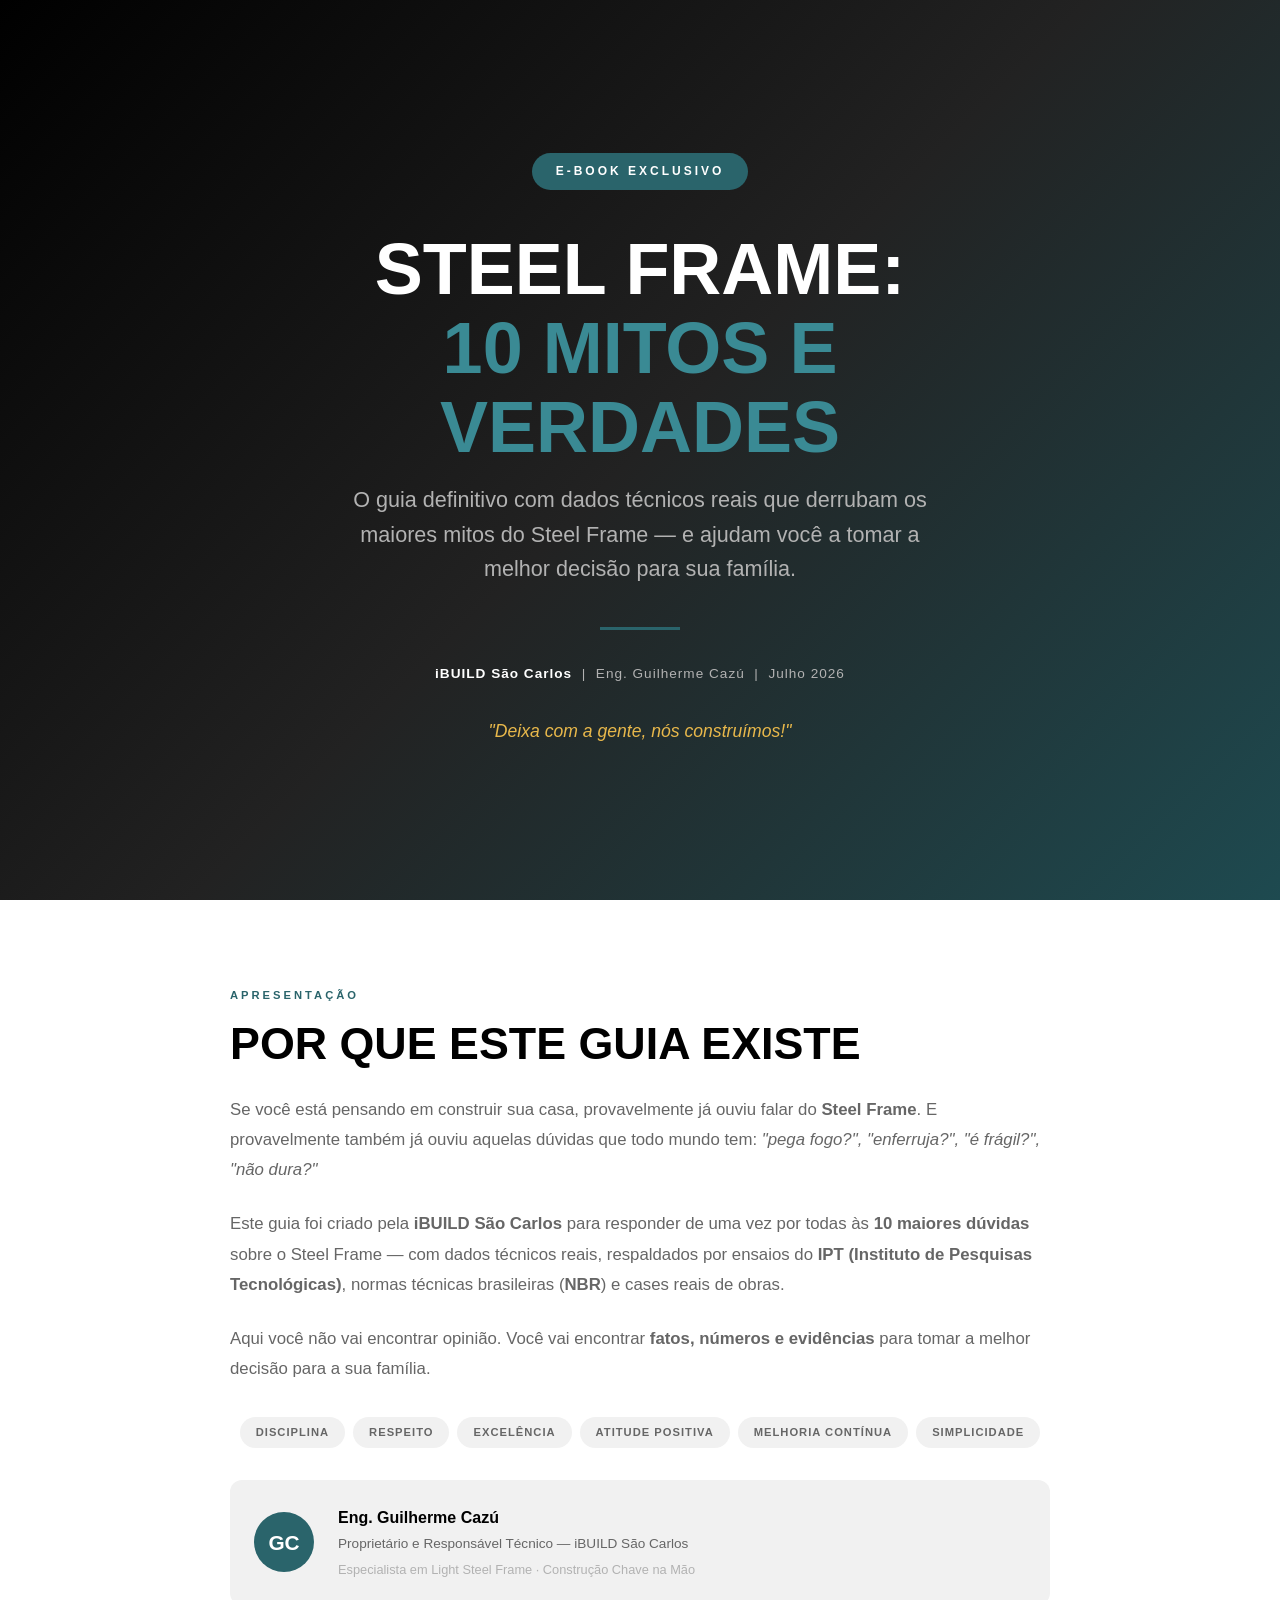
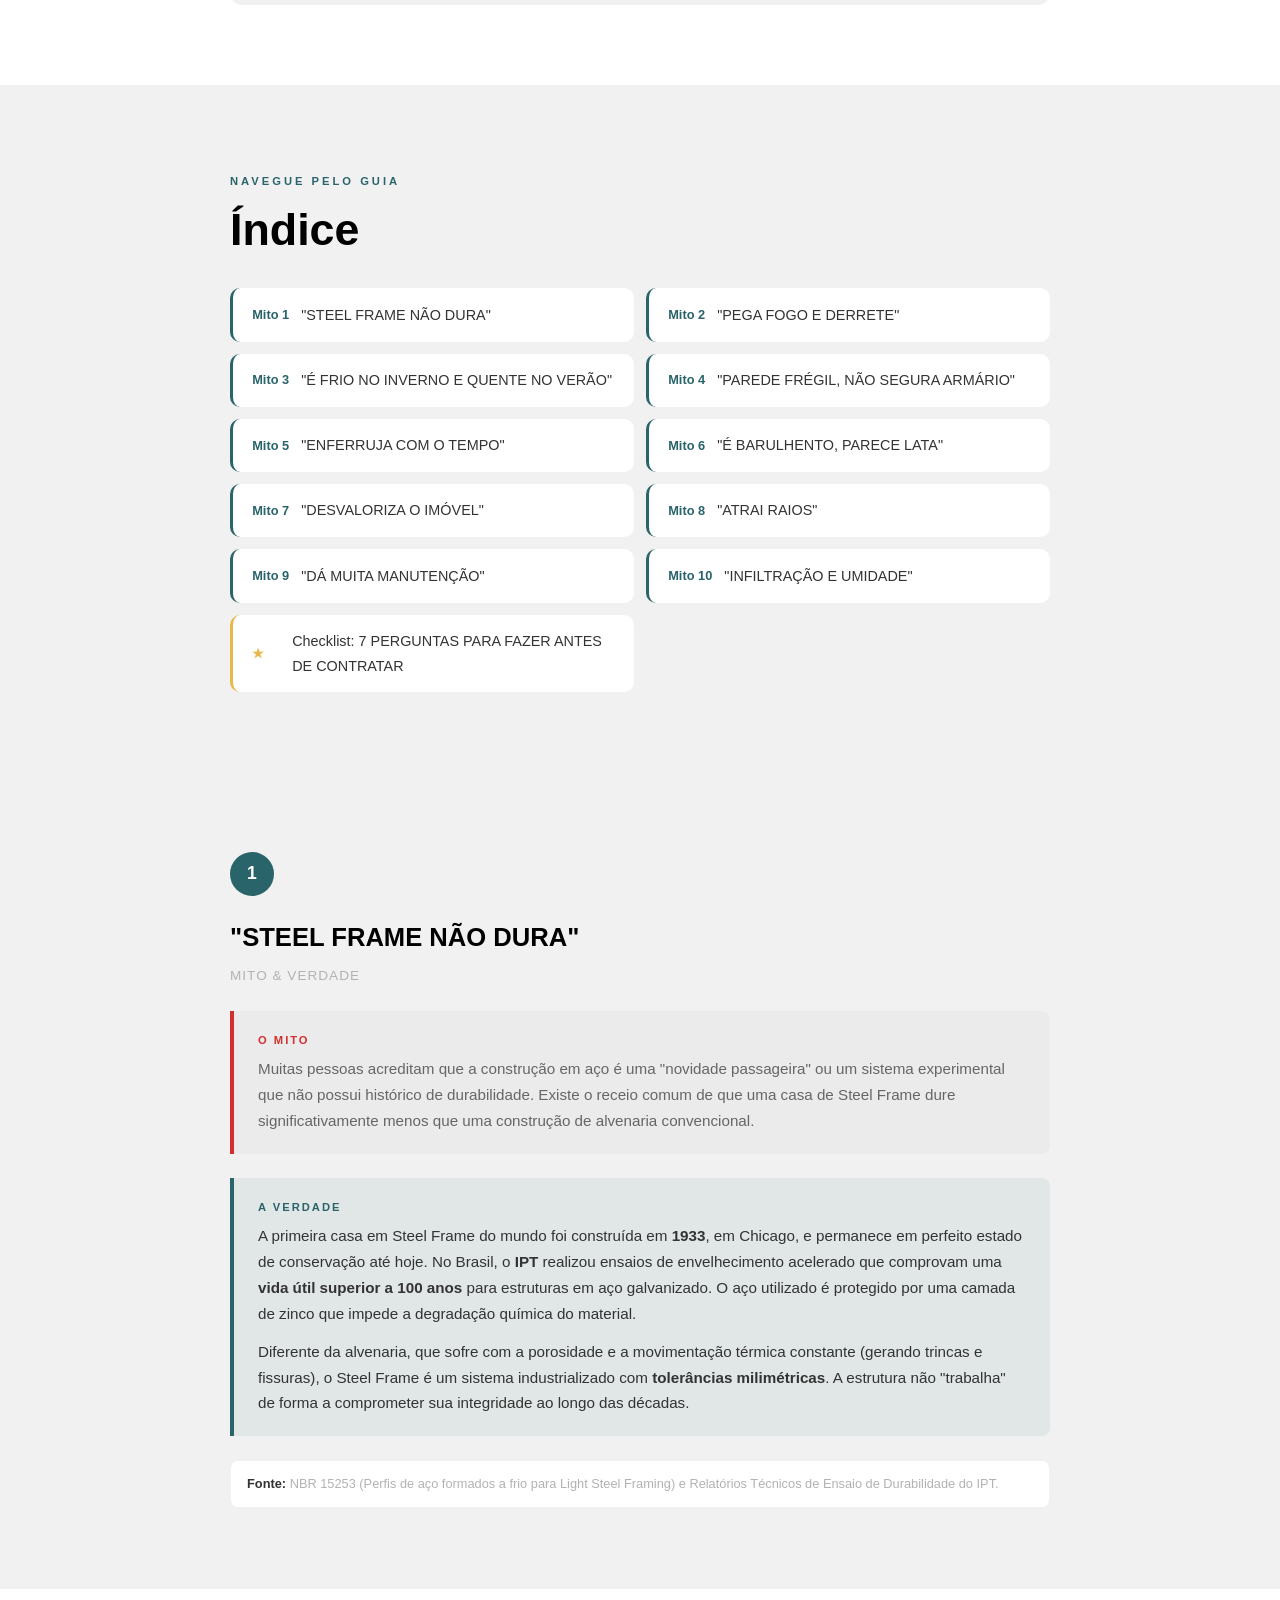
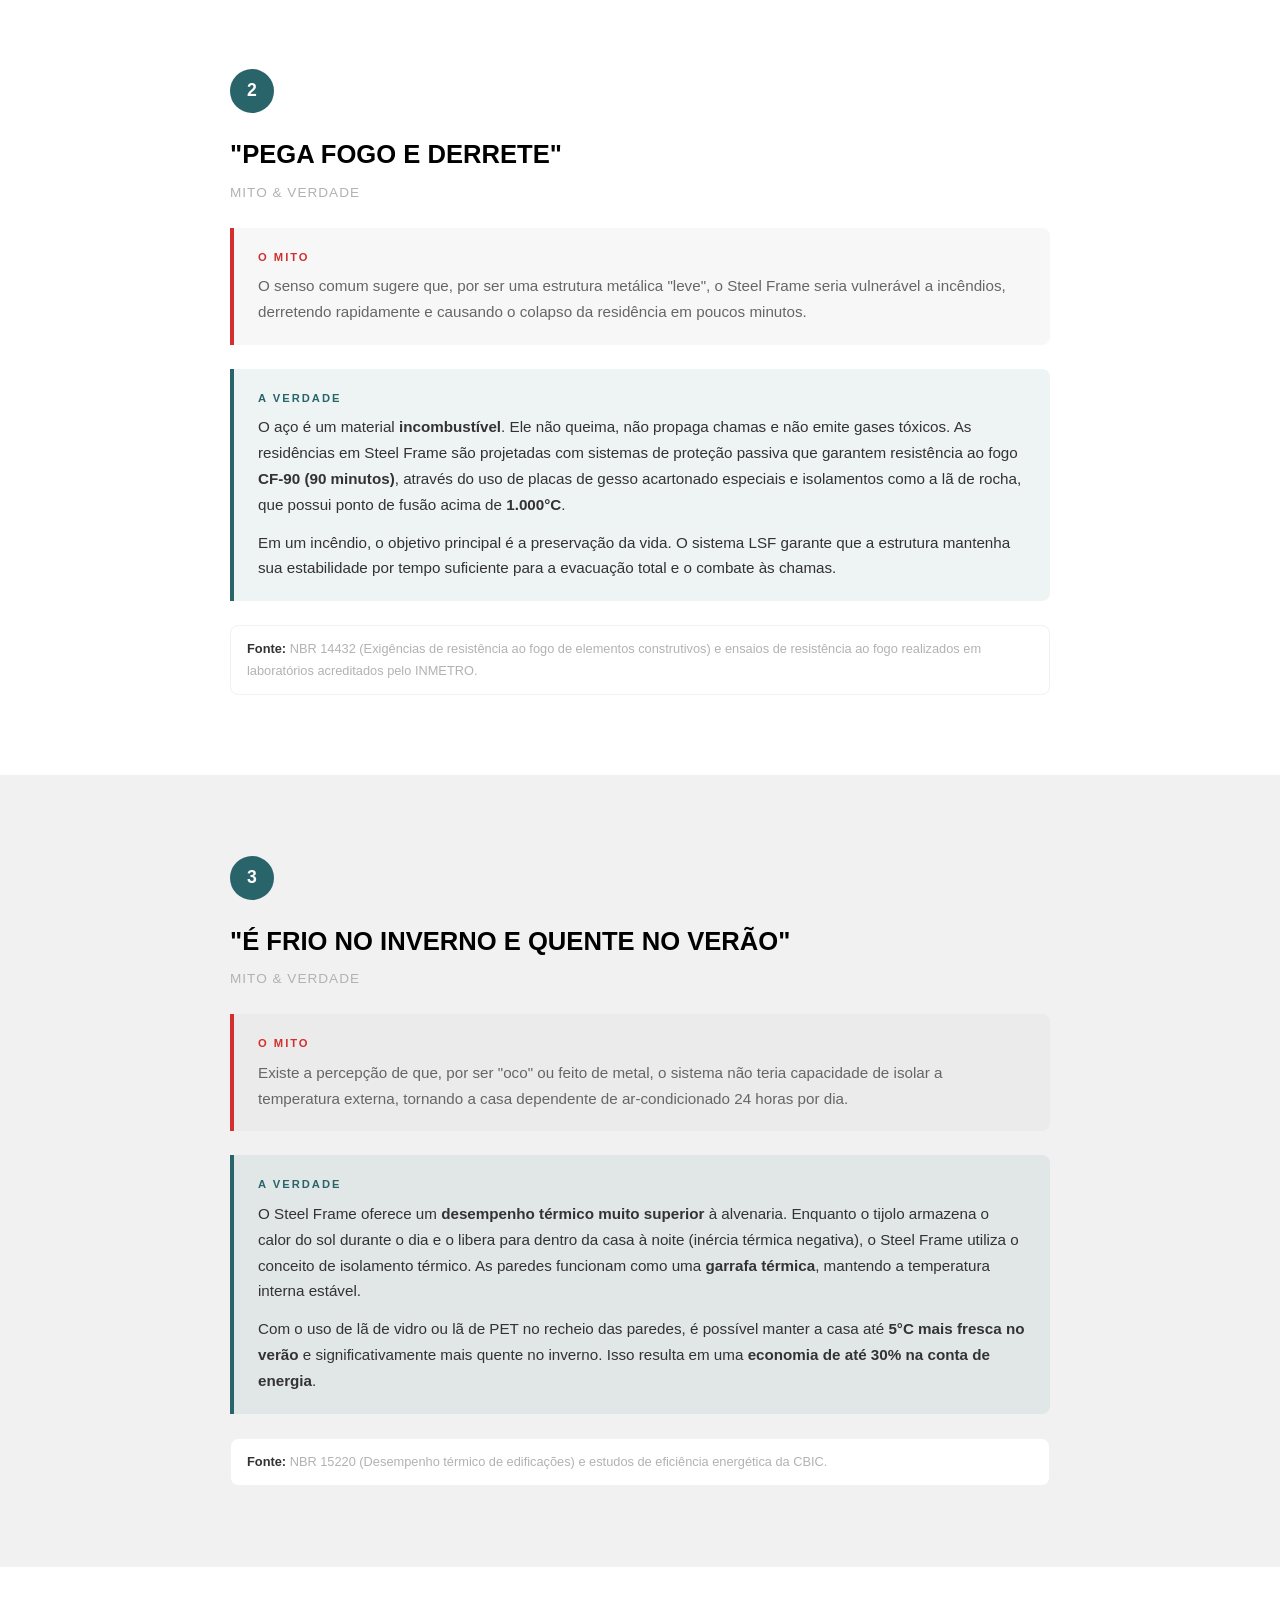
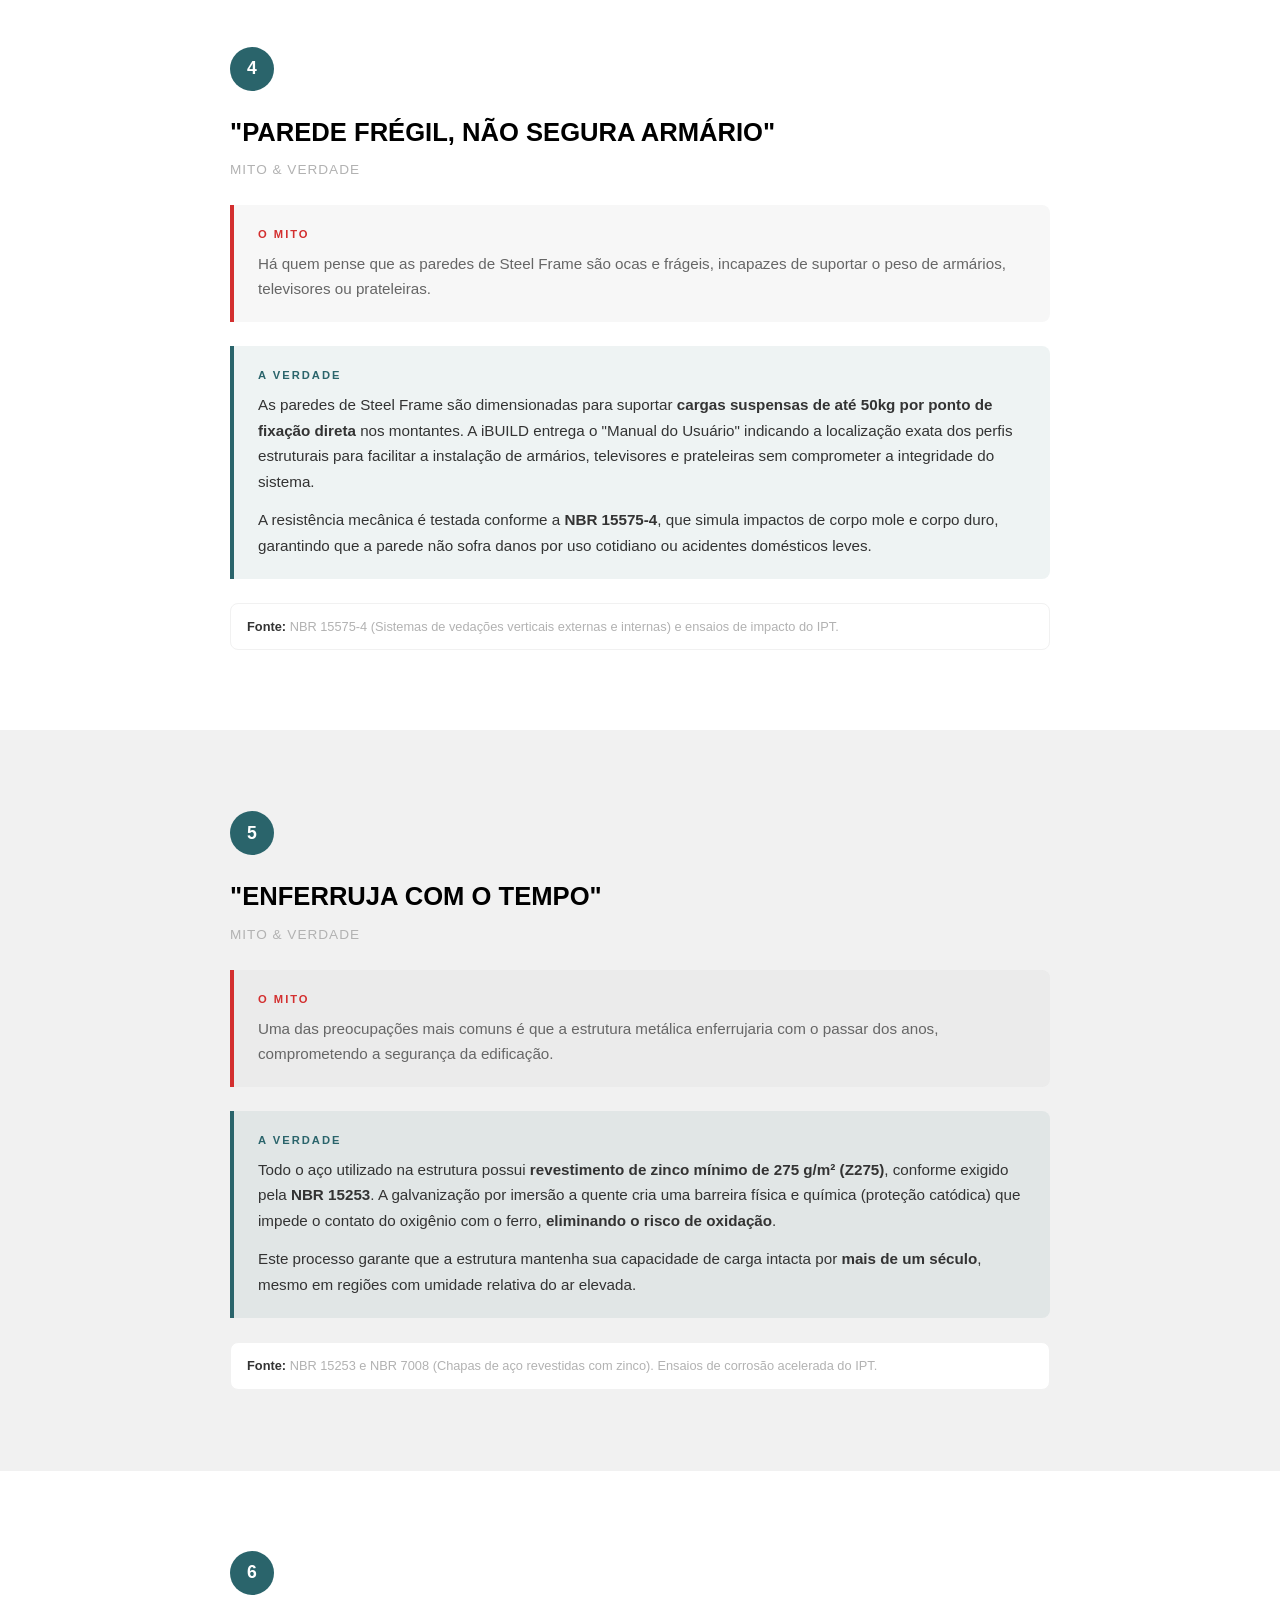
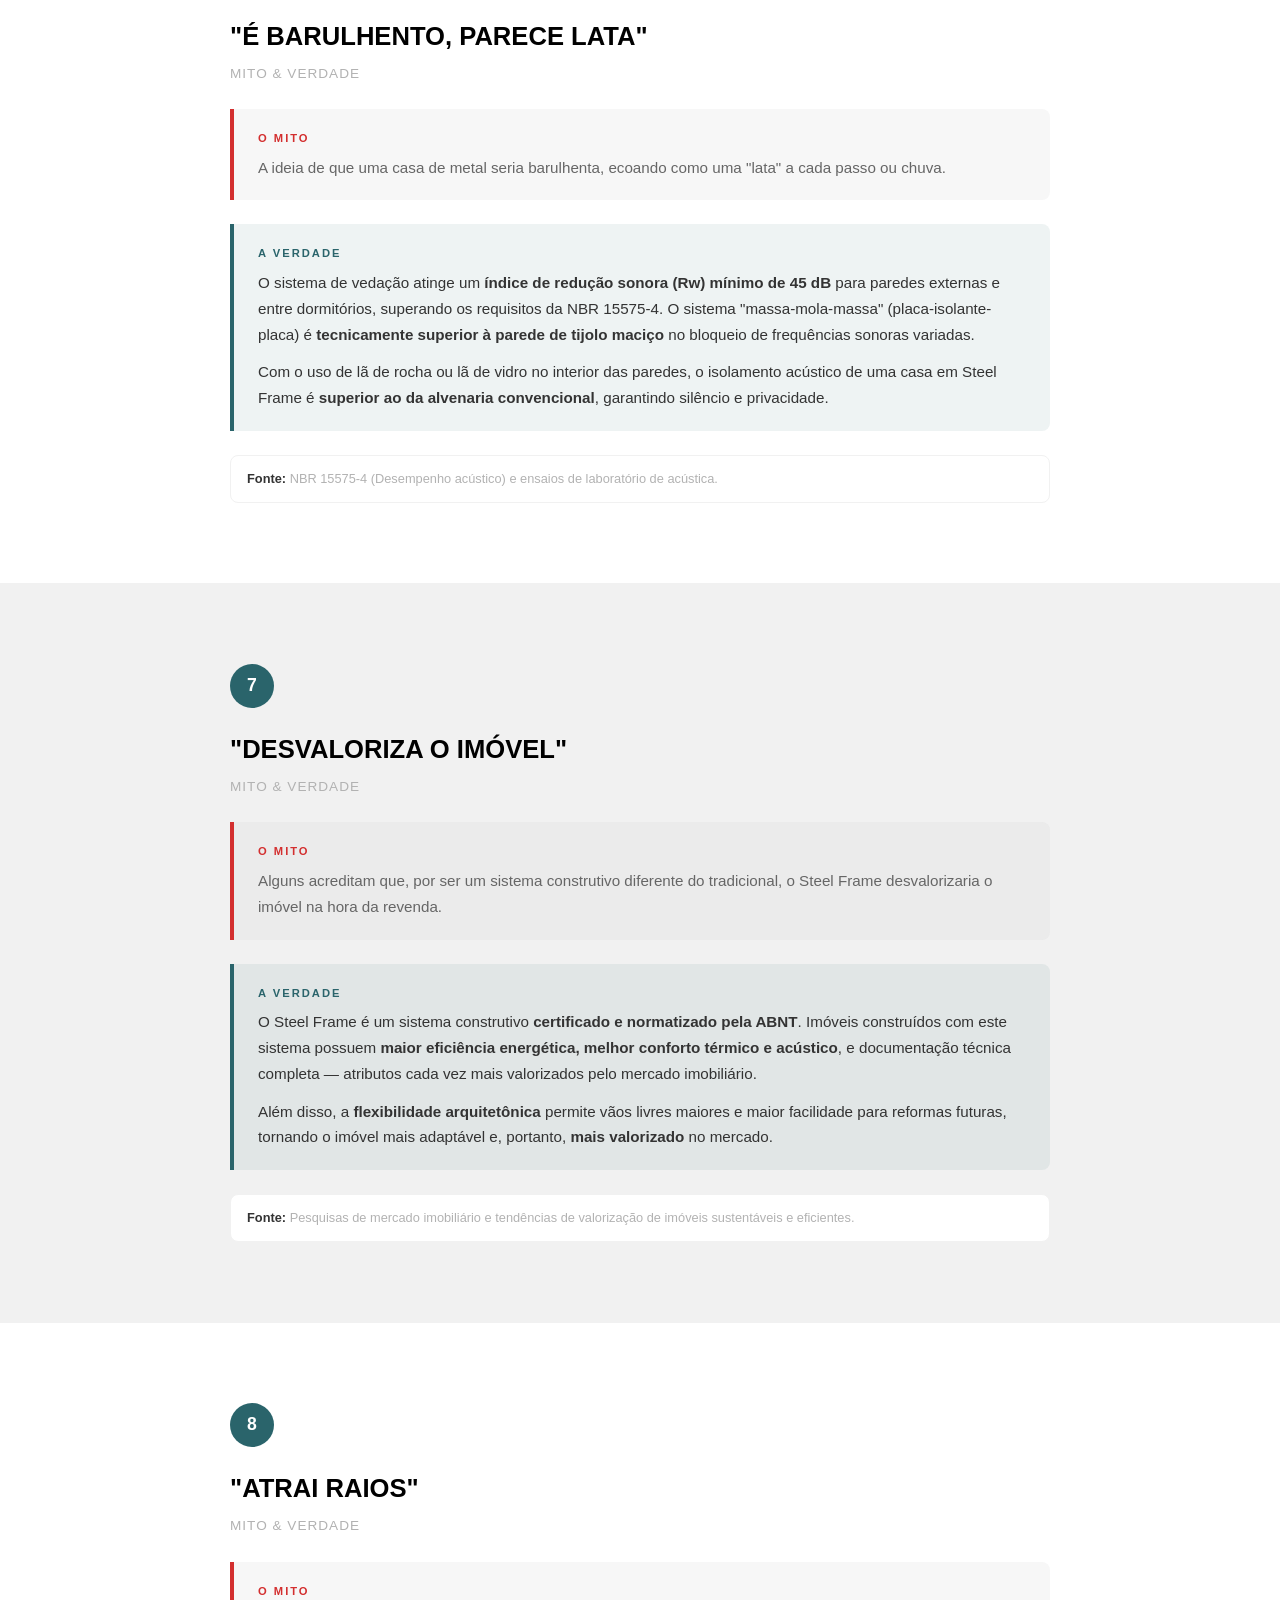
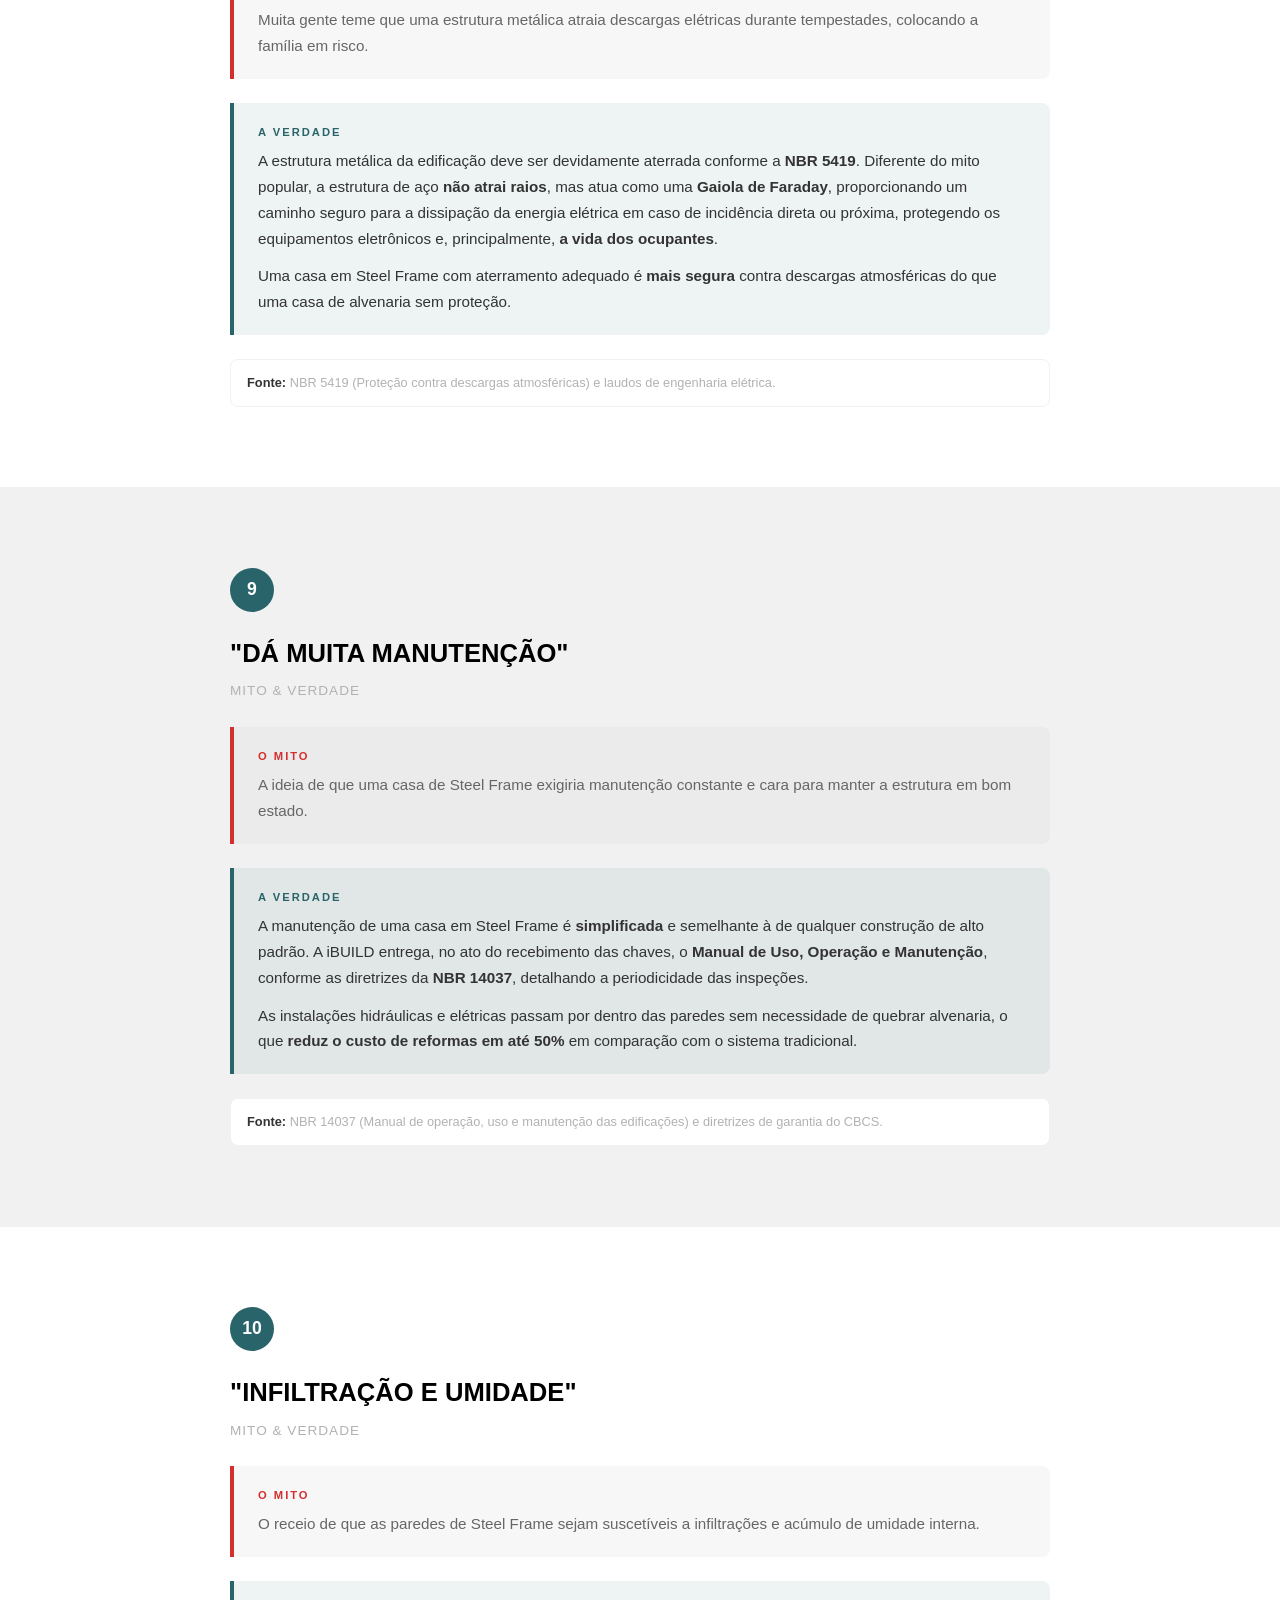
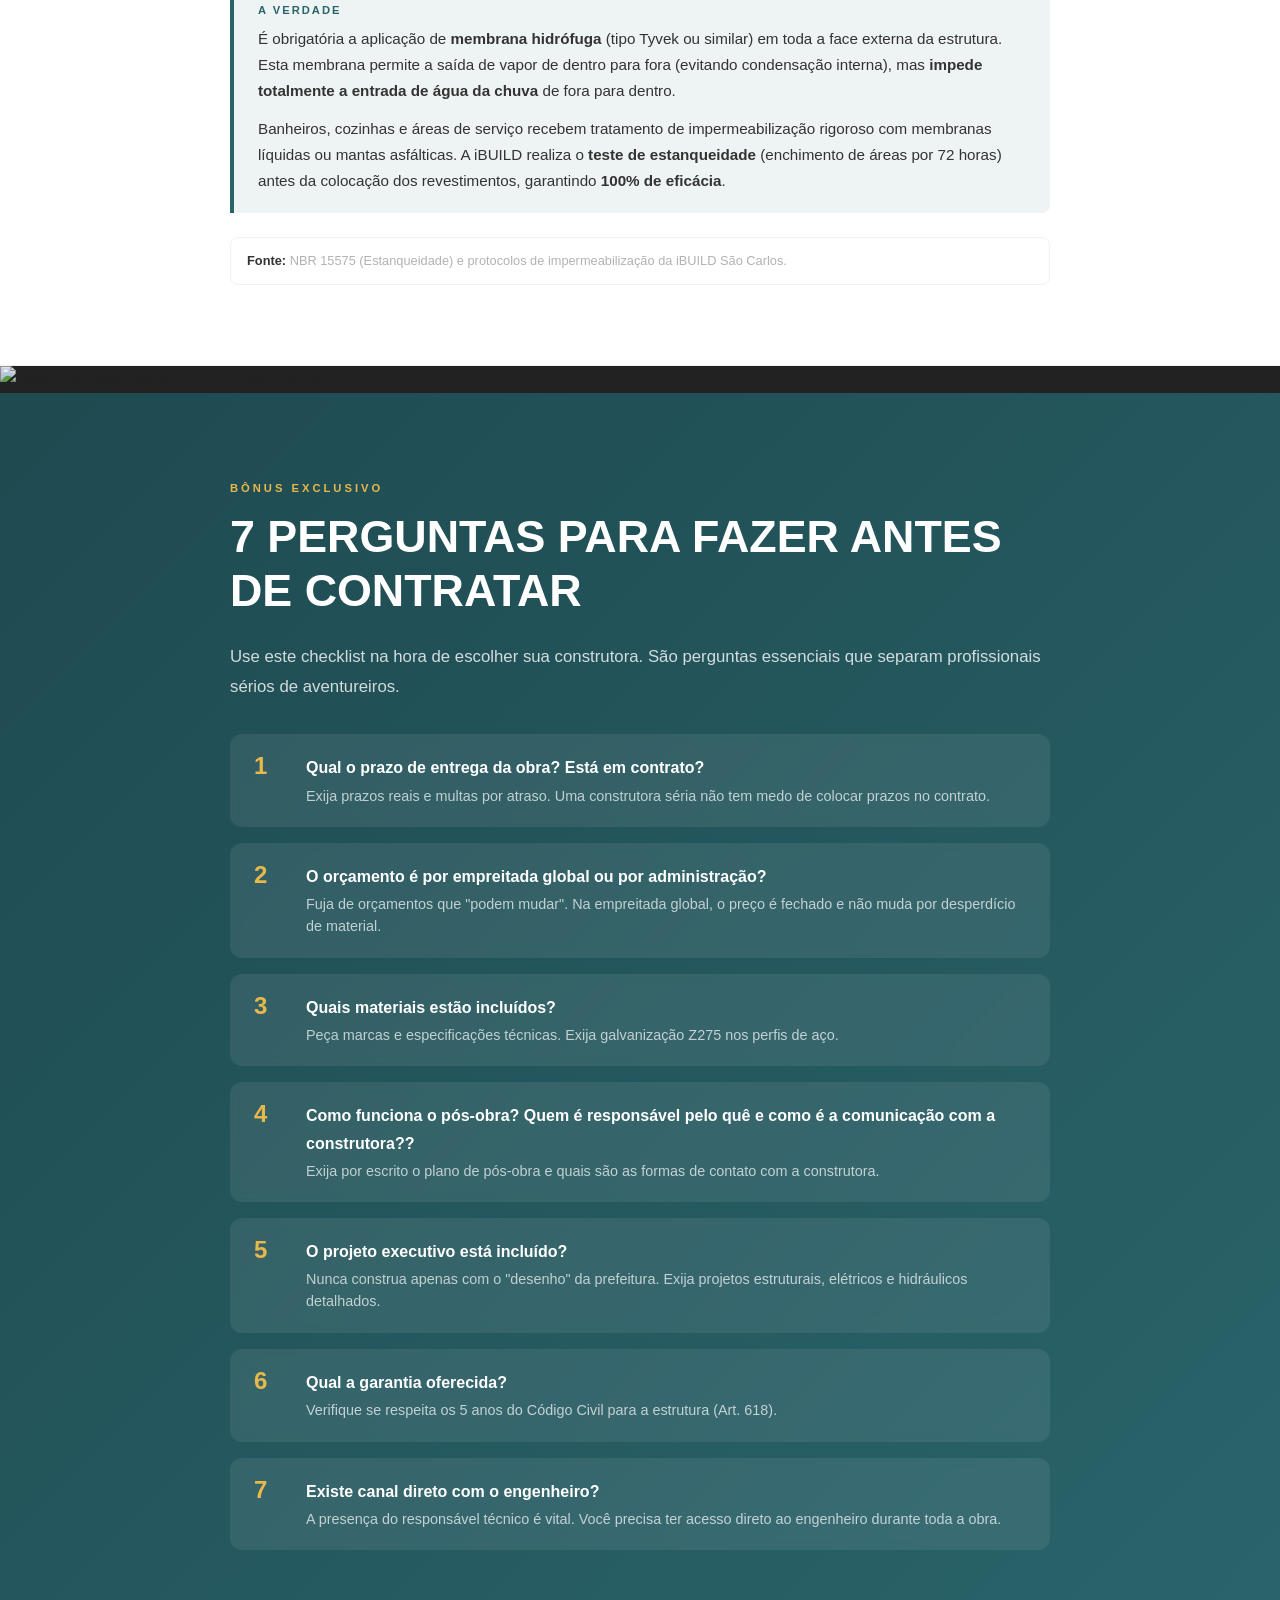
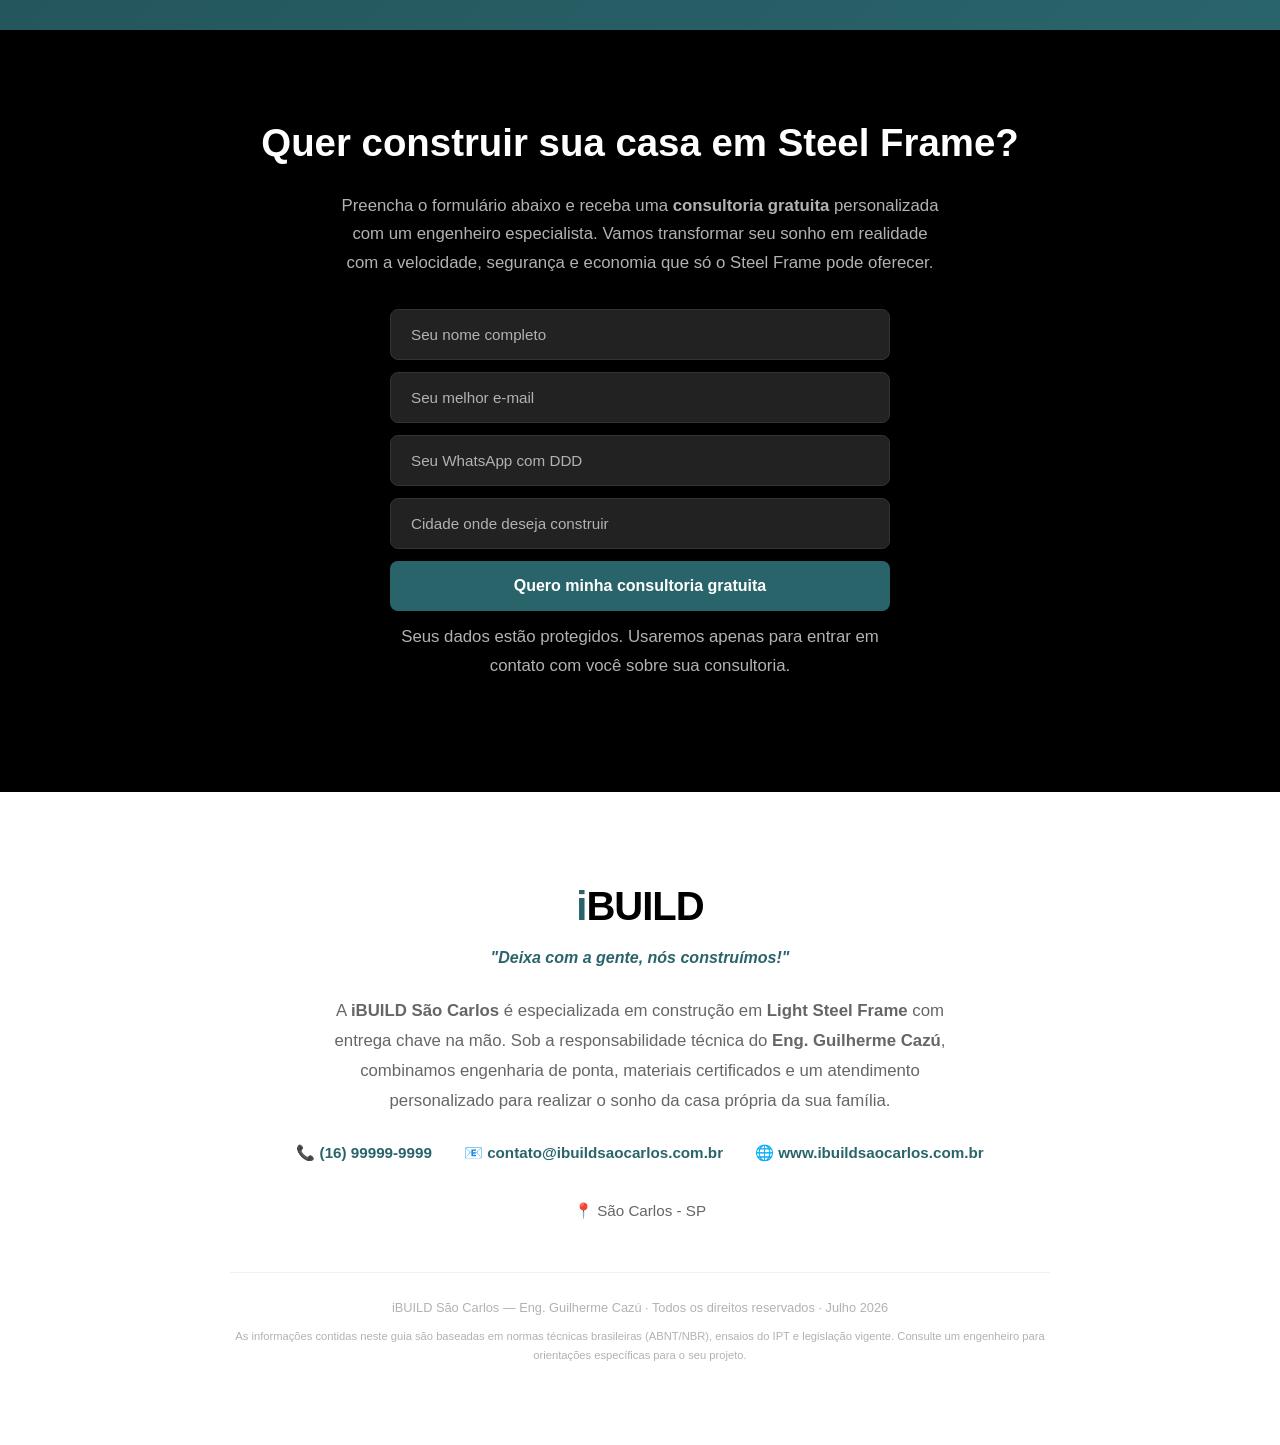
==== ebook/index.html @ 6995b395 "Update text to uppercase for consistency" ====
<!DOCTYPE html>
<html lang="pt-BR">
<head>
    <meta charset="UTF-8">
    <meta name="viewport" content="width=device-width, initial-scale=1.0">
    <title>Steel Frame: 10 Mitos e Verdades | iBUILD São Carlos</title>
    <link rel="preconnect" href="https://fonts.googleapis.com">
    
    <style>
        * { margin: 0; padding: 0; box-sizing: border-box; }

        :root {
            --primary: #2A646B;
            --primary-dark: #1E4A50;
            --primary-light: #3A8A94;
            --black: #000000;
            --dark: #1A1A1A;
            --gray-900: #222222;
            --gray-700: #333333;
            --gray-500: #666666;
            --gray-300: #B2B2B2;
            --gray-100: #F1F1F1;
            --white: #FFFFFF;
            --accent: #E8B84B;
            --font: 'Transducer', sans-serif;
            
        }

        body {
            font-family: var(--font);
            color: var(--gray-900);
            background: var(--white);
            line-height: 1.7;
            -webkit-font-smoothing: antialiased;
        }

        /* ===== COVER ===== */
        .cover {
            position: relative;
            min-height: 100vh;
            display: flex;
            flex-direction: column;
            justify-content: center;
            align-items: center;
            text-align: center;
            background: linear-gradient(135deg, var(--black) 0%, var(--gray-900) 50%, var(--primary-dark) 100%);
            color: var(--white);
            padding: 3rem 2rem;
            overflow: hidden;
        }

        .cover::before {
            content: '';
            position: absolute;
            top: 0; left: 0; right: 0; bottom: 0;
            background: url('https://generated-images.adapta.one/cazu89%40gmail.com/019f863c-bab3-772e-9a5f-c6ac6d5df76a/2026-07-21T19-57-56-686Z_Original_user_intent_A_modern_clean_architectura.png') center/cover no-repeat;
            opacity: 0.15;
            z-index: 0;
        }

        .cover > * { position: relative; z-index: 1; }

        .cover-badge {
            display: inline-block;
            background: var(--primary);
            color: var(--white);
            font-size: 0.75rem;
            font-weight: 700;
            letter-spacing: 3px;
            text-transform: uppercase;
            padding: 0.5rem 1.5rem;
            border-radius: 50px;
            margin-bottom: 2.5rem;
        }

        .cover h1 {
            font-size: clamp(2.5rem, 6vw, 4.5rem);
            font-weight: 900;
            line-height: 1.1;
            max-width: 800px;
            margin-bottom: 1rem;
        }

        .cover h1 span { color: var(--primary-light); }

        .cover-subtitle {
            font-size: clamp(1rem, 2vw, 1.35rem);
            font-weight: 300;
            color: var(--gray-300);
            max-width: 600px;
            margin-bottom: 2.5rem;
            line-height: 1.6;
        }

        .cover-divider {
            width: 80px;
            height: 3px;
            background: var(--primary);
            margin-bottom: 2rem;
        }

        .cover-meta {
            font-size: 0.85rem;
            color: var(--gray-300);
            letter-spacing: 1px;
        }

        .cover-meta strong { color: var(--white); }

        .cover-slogan {
            margin-top: 2rem;
            font-size: 1.1rem;
            font-weight: 500;
            color: var(--accent);
            font-style: italic;
        }

        /* ===== SECTION COMMON ===== */
        section { padding: 5rem 2rem; }

        .container {
            max-width: 820px;
            margin: 0 auto;
        }

        .section-tag {
            display: inline-block;
            font-size: 0.7rem;
            font-weight: 700;
            letter-spacing: 3px;
            text-transform: uppercase;
            color: var(--primary);
            margin-bottom: 0.75rem;
        }

        .section-title {
            font-size: clamp(1.8rem, 3.5vw, 2.8rem);
            font-weight: 800;
            color: var(--black);
            line-height: 1.2;
            margin-bottom: 1.5rem;
        }

        .section-title .highlight { color: var(--primary); }

        .section-text {
            font-size: 1.05rem;
            color: var(--gray-500);
            line-height: 1.8;
            margin-bottom: 1.5rem;
        }

        /* ===== APRESENTAÇÃO ===== */
        .presentation {
            background: var(--white);
            border-bottom: 1px solid var(--gray-100);
        }

        .presentation-author {
            display: flex;
            align-items: center;
            gap: 1.5rem;
            margin-top: 2rem;
            padding: 1.5rem;
            background: var(--gray-100);
            border-radius: 12px;
        }

        .presentation-author-avatar {
            width: 60px;
            height: 60px;
            border-radius: 50%;
            background: var(--primary);
            display: flex;
            align-items: center;
            justify-content: center;
            color: var(--white);
            font-weight: 800;
            font-size: 1.3rem;
            flex-shrink: 0;
        }

        .presentation-author-info h4 {
            font-size: 1rem;
            font-weight: 700;
            color: var(--black);
        }

        .presentation-author-info p {
            font-size: 0.85rem;
            color: var(--gray-500);
        }

        /* ===== ÍNDICE ===== */
        .toc {
            background: var(--gray-100);
        }

        .toc-grid {
            display: grid;
            grid-template-columns: 1fr 1fr;
            gap: 0.75rem;
            margin-top: 2rem;
        }

        @media (max-width: 600px) {
            .toc-grid { grid-template-columns: 1fr; }
        }

        .toc-item {
            display: flex;
            align-items: center;
            gap: 0.75rem;
            padding: 0.9rem 1.2rem;
            background: var(--white);
            border-radius: 10px;
            text-decoration: none;
            color: var(--gray-700);
            font-size: 0.9rem;
            font-weight: 500;
            transition: all 0.2s;
            border-left: 3px solid var(--primary);
        }

        .toc-item:hover {
            transform: translateX(4px);
            box-shadow: 0 4px 12px rgba(0,0,0,0.06);
        }

        .toc-num {
            font-weight: 800;
            color: var(--primary);
            font-size: 0.8rem;
            min-width: 28px;
        }

        /* ===== MYTH SECTIONS ===== */
        .myth {
            border-bottom: 1px solid var(--gray-100);
        }

        .myth:nth-child(even) {
            background: var(--gray-100);
        }

        .myth-number {
            display: inline-flex;
            align-items: center;
            justify-content: center;
            width: 44px;
            height: 44px;
            border-radius: 50%;
            background: var(--primary);
            color: var(--white);
            font-weight: 800;
            font-size: 1.1rem;
            margin-bottom: 1.25rem;
        }

        .myth h3 {
            font-size: 1.6rem;
            font-weight: 800;
            color: var(--black);
            margin-bottom: 0.25rem;
        }

        .myth-subtitle {
            font-size: 0.85rem;
            color: var(--gray-300);
            font-weight: 500;
            letter-spacing: 1px;
            text-transform: uppercase;
            margin-bottom: 1.5rem;
        }

        .myth-block {
            background: rgba(178, 178, 178, 0.1);
            border-left: 4px solid #D32F2F;
            padding: 1.25rem 1.5rem;
            border-radius: 0 8px 8px 0;
            margin-bottom: 1.5rem;
        }

        .myth-block-label {
            font-size: 0.7rem;
            font-weight: 700;
            letter-spacing: 2px;
            text-transform: uppercase;
            color: #D32F2F;
            margin-bottom: 0.4rem;
        }

        .myth-block p {
            font-size: 0.95rem;
            color: var(--gray-500);
            line-height: 1.7;
        }

        .truth-block {
            background: rgba(42, 100, 107, 0.08);
            border-left: 4px solid var(--primary);
            padding: 1.25rem 1.5rem;
            border-radius: 0 8px 8px 0;
            margin-bottom: 1.5rem;
        }

        .truth-block-label {
            font-size: 0.7rem;
            font-weight: 700;
            letter-spacing: 2px;
            text-transform: uppercase;
            color: var(--primary);
            margin-bottom: 0.4rem;
        }

        .truth-block p {
            font-size: 0.95rem;
            color: var(--gray-700);
            line-height: 1.7;
        }

        .source-block {
            font-size: 0.8rem;
            color: var(--gray-300);
            padding: 0.75rem 1rem;
            background: var(--white);
            border-radius: 8px;
            border: 1px solid var(--gray-100);
        }

        .source-block strong {
            color: var(--gray-700);
        }

        /* ===== BÔNUS CHECKLIST ===== */
        .bonus {
            background: linear-gradient(135deg, var(--primary-dark) 0%, var(--primary) 100%);
            color: var(--white);
        }

        .bonus .section-title { color: var(--white); }
        .bonus .section-text { color: rgba(255,255,255,0.8); }
        .bonus .section-tag { color: var(--accent); }

        .checklist-grid {
            display: grid;
            gap: 1rem;
            margin-top: 2rem;
        }

        .checklist-item {
            display: flex;
            align-items: flex-start;
            gap: 1rem;
            padding: 1.25rem 1.5rem;
            background: rgba(255,255,255,0.08);
            border-radius: 12px;
            backdrop-filter: blur(4px);
        }

        .checklist-num {
            font-size: 1.5rem;
            font-weight: 900;
            color: var(--accent);
            min-width: 36px;
            line-height: 1;
        }

        .checklist-item h4 {
            font-size: 1rem;
            font-weight: 700;
            margin-bottom: 0.25rem;
        }

        .checklist-item p {
            font-size: 0.9rem;
            color: rgba(255,255,255,0.7);
            line-height: 1.5;
        }

        /* ===== CTA LEAD CAPTURE ===== */
        .cta-section {
            background: var(--black);
            color: var(--white);
            text-align: center;
            padding: 5rem 2rem;
        }

        .cta-section h2 {
            font-size: clamp(1.8rem, 3vw, 2.5rem);
            font-weight: 800;
            margin-bottom: 1rem;
        }

        .cta-section p {
            font-size: 1.05rem;
            color: var(--gray-300);
            max-width: 600px;
            margin: 0 auto 2rem;
            line-height: 1.7;
        }

        .cta-buttons {
            display: flex;
            flex-wrap: wrap;
            justify-content: center;
            gap: 1rem;
        }

        .cta-primary {
            display: inline-flex;
            align-items: center;
            gap: 0.5rem;
            background: var(--primary);
            color: var(--white);
            font-weight: 700;
            font-size: 1rem;
            padding: 1rem 2.5rem;
            border-radius: 50px;
            text-decoration: none;
            transition: all 0.3s;
        }

        .cta-primary:hover {
            background: var(--primary-light);
            transform: translateY(-2px);
            box-shadow: 0 8px 24px rgba(42, 100, 107, 0.3);
        }

        .cta-secondary {
            display: inline-flex;
            align-items: center;
            gap: 0.5rem;
            background: transparent;
            color: var(--white);
            font-weight: 600;
            font-size: 1rem;
            padding: 1rem 2.5rem;
            border-radius: 50px;
            text-decoration: none;
            border: 2px solid var(--gray-500);
            transition: all 0.3s;
        }

        .cta-secondary:hover {
            border-color: var(--white);
            transform: translateY(-2px);
        }

        .cta-form {
            max-width: 500px;
            margin: 2rem auto 0;
            display: flex;
            flex-direction: column;
            gap: 0.75rem;
        }

        .cta-form input {
            padding: 1rem 1.25rem;
            border-radius: 8px;
            border: 1px solid var(--gray-700);
            background: var(--gray-900);
            color: var(--white);
            font-size: 0.95rem;
            font-family: var(--font);
            outline: none;
            transition: border 0.2s;
        }

        .cta-form input:focus {
            border-color: var(--primary);
        }

        .cta-form input::placeholder {
            color: var(--gray-300);
        }

        .cta-form button {
            padding: 1rem;
            border-radius: 8px;
            border: none;
            background: var(--primary);
            color: var(--white);
            font-weight: 700;
            font-size: 1rem;
            cursor: pointer;
            font-family: var(--font);
            transition: background 0.2s;
        }

        .cta-form button:hover {
            background: var(--primary-light);
        }

        .cta-form-disclaimer {
            font-size: 0.75rem;
            color: var(--gray-300);
            margin-top: 0.5rem;
        }

        /* ===== SOBRE ===== */
        .about {
            background: var(--white);
            text-align: center;
        }

        .about-logo {
            font-size: 2.5rem;
            font-weight: 900;
            color: var(--black);
            letter-spacing: -1px;
            margin-bottom: 0.25rem;
        }

        .about-logo span { color: var(--primary); }

        .about-slogan {
            font-size: 1rem;
            color: var(--primary);
            font-weight: 600;
            font-style: italic;
            margin-bottom: 1.5rem;
        }

        .about-contact {
            display: flex;
            flex-wrap: wrap;
            justify-content: center;
            gap: 2rem;
            margin-top: 1.5rem;
            font-size: 0.95rem;
            color: var(--gray-500);
        }

        .about-contact a {
            color: var(--primary);
            text-decoration: none;
            font-weight: 600;
        }

        .about-contact a:hover { text-decoration: underline; }

        .about-footer {
            margin-top: 3rem;
            padding-top: 1.5rem;
            border-top: 1px solid var(--gray-100);
            font-size: 0.8rem;
            color: var(--gray-300);
        }

        /* ===== VALUES BAR ===== */
        .values-bar {
            display: flex;
            flex-wrap: wrap;
            justify-content: center;
            gap: 0.5rem;
            margin: 2rem 0;
        }

        .values-bar span {
            font-size: 0.7rem;
            font-weight: 600;
            letter-spacing: 1px;
            text-transform: uppercase;
            padding: 0.4rem 1rem;
            background: var(--gray-100);
            color: var(--gray-500);
            border-radius: 50px;
        }

        /* ===== RESPONSIVE ===== */
        @media (max-width: 600px) {
            section { padding: 3rem 1.25rem; }
            .cover { padding: 2rem 1.25rem; min-height: 90vh; }
            .myth h3 { font-size: 1.3rem; }
            .presentation-author { flex-direction: column; text-align: center; }
            .cta-buttons { flex-direction: column; align-items: center; }
            .about-contact { flex-direction: column; gap: 0.75rem; }
        }

        /* ===== PRINT ===== */
        @media print {
            .cover { min-height: 100vh; }
            section { page-break-inside: avoid; }
            .myth { page-break-inside: avoid; }
        }

        @font-face {
    font-family: 'Transducer';
    src: url('./fonts/Transducer-Regular.woff2') format('woff2'),
         url('./fonts/Transducer-Regular.woff') format('woff');
    font-weight: 400;
    font-style: normal;
    font-display: swap;
}
@font-face {
    font-family: 'Transducer';
    src: url('./fonts/Transducer-Medium.woff2') format('woff2'),
         url('./fonts/Transducer-Medium.woff') format('woff');
    font-weight: 500;
    font-style: normal;
    font-display: swap;
}
@font-face {
    font-family: 'Transducer';
    src: url('./fonts/Transducer-Bold.woff2') format('woff2'),
         url('./fonts/Transducer-Bold.woff') format('woff');
    font-weight: 700;
    font-style: normal;
    font-display: swap;
}
@font-face {
    font-family: 'Transducer';
    src: url('./fonts/Transducer-Light.woff2') format('woff2'),
         url('./fonts/Transducer-Light.woff') format('woff');
    font-weight: 300;
    font-style: normal;
    font-display: swap;
}
@font-face {
    font-family: 'Brittany Signature';
    src: url('./fonts/BrittanySignatureRegular.woff2') format('woff2'),
         url('./fonts/BrittanySignatureRegular.woff') format('woff');
    font-weight: normal;
    font-style: normal;
    font-display: swap;
}
    </style>
</head>
<body>

    <!-- ===== COVER ===== -->
    <header class="cover">
        <div class="cover-badge">E-Book Exclusivo</div>
        <h1>STEEL FRAME:<br><span>10 MITOS E VERDADES</span></h1>
        <p class="cover-subtitle">O guia definitivo com dados técnicos reais que derrubam os maiores mitos do Steel Frame — e ajudam você a tomar a melhor decisão para sua família.</p>
        <div class="cover-divider"></div>
        <p class="cover-meta"><strong>iBUILD São Carlos</strong> &nbsp;|&nbsp; Eng. Guilherme Cazú &nbsp;|&nbsp; Julho 2026</p>
        <p class="cover-slogan">"Deixa com a gente, nós construímos!"</p>
    </header>

    <!-- ===== APRESENTAÇÃO ===== -->
    <section class="presentation">
        <div class="container">
            <span class="section-tag">Apresentação</span>
            <h2 class="section-title">POR QUE ESTE GUIA EXISTE</h2>
            <p class="section-text">
                Se você está pensando em construir sua casa, provavelmente já ouviu falar do <strong>Steel Frame</strong>. E provavelmente também já ouviu aquelas dúvidas que todo mundo tem: <em>"pega fogo?", "enferruja?", "é frágil?", "não dura?"</em>
            </p>
            <p class="section-text">
                Este guia foi criado pela <strong>iBUILD São Carlos</strong> para responder de uma vez por todas às <strong>10 maiores dúvidas</strong> sobre o Steel Frame — com dados técnicos reais, respaldados por ensaios do <strong>IPT (Instituto de Pesquisas Tecnológicas)</strong>, normas técnicas brasileiras (<strong>NBR</strong>) e cases reais de obras.
            </p>
            <p class="section-text">
                Aqui você não vai encontrar opinião. Você vai encontrar <strong>fatos, números e evidências</strong> para tomar a melhor decisão para a sua família.
            </p>

            <div class="values-bar">
                <span>Disciplina</span>
                <span>Respeito</span>
                <span>Excelência</span>
                <span>Atitude Positiva</span>
                <span>Melhoria Contínua</span>
                <span>Simplicidade</span>
            </div>

            <div class="presentation-author">
                <div class="presentation-author-avatar">GC</div>
                <div class="presentation-author-info">
                    <h4>Eng. Guilherme Cazú</h4>
                    <p>Proprietário e Responsável Técnico — iBUILD São Carlos</p>
                    <p style="font-size:0.8rem;color:var(--gray-300);margin-top:0.25rem;">Especialista em Light Steel Frame · Construção Chave na Mão</p>
                </div>
            </div>
        </div>
    </section>

    <!-- ===== ÍNDICE ===== -->
    <section class="toc">
        <div class="container">
            <span class="section-tag">Navegue pelo Guia</span>
            <h2 class="section-title">Índice</h2>
            <div class="toc-grid">
                <a href="#mito1" class="toc-item"><span class="toc-num">Mito 1</span> "STEEL FRAME NÃO DURA"</a>
                <a href="#mito2" class="toc-item"><span class="toc-num">Mito 2</span> "PEGA FOGO E DERRETE"</a>
                <a href="#mito3" class="toc-item"><span class="toc-num">Mito 3</span> "É FRIO NO INVERNO E QUENTE NO VERÃO"</a>
                <a href="#mito4" class="toc-item"><span class="toc-num">Mito 4</span> "PAREDE FRÉGIL, NÃO SEGURA ARMÁRIO"</a>
                <a href="#mito5" class="toc-item"><span class="toc-num">Mito 5</span> "ENFERRUJA COM O TEMPO"</a>
                <a href="#mito6" class="toc-item"><span class="toc-num">Mito 6</span> "É BARULHENTO, PARECE LATA"</a>
                <a href="#mito7" class="toc-item"><span class="toc-num">Mito 7</span> "DESVALORIZA O IMÓVEL"</a>
                <a href="#mito8" class="toc-item"><span class="toc-num">Mito 8</span> "ATRAI RAIOS"</a>
                <a href="#mito9" class="toc-item"><span class="toc-num">Mito 9</span> "DÁ MUITA MANUTENÇÃO"</a>
                <a href="#mito10" class="toc-item"><span class="toc-num">Mito 10</span> "INFILTRAÇÃO E UMIDADE"</a>
                <a href="#bonus" class="toc-item" style="border-left-color:var(--accent);"><span class="toc-num" style="color:var(--accent);">★</span> Checklist: 7 PERGUNTAS PARA FAZER ANTES DE CONTRATAR</a>
            </div>
        </div>
    </section>

    <!-- ===== MITO 1 ===== -->
    <section class="myth" id="mito1">
        <div class="container">
            <div class="myth-number">1</div>
            <h3>"STEEL FRAME NÃO DURA"</h3>
            <p class="myth-subtitle">Mito & Verdade</p>

            <div class="myth-block">
                <div class="myth-block-label">O Mito</div>
                <p>Muitas pessoas acreditam que a construção em aço é uma "novidade passageira" ou um sistema experimental que não possui histórico de durabilidade. Existe o receio comum de que uma casa de Steel Frame dure significativamente menos que uma construção de alvenaria convencional.</p>
            </div>

            <div class="truth-block">
                <div class="truth-block-label">A Verdade</div>
                <p>A primeira casa em Steel Frame do mundo foi construída em <strong>1933</strong>, em Chicago, e permanece em perfeito estado de conservação até hoje. No Brasil, o <strong>IPT</strong> realizou ensaios de envelhecimento acelerado que comprovam uma <strong>vida útil superior a 100 anos</strong> para estruturas em aço galvanizado. O aço utilizado é protegido por uma camada de zinco que impede a degradação química do material.</p>
                <p style="margin-top:0.75rem;">Diferente da alvenaria, que sofre com a porosidade e a movimentação térmica constante (gerando trincas e fissuras), o Steel Frame é um sistema industrializado com <strong>tolerâncias milimétricas</strong>. A estrutura não "trabalha" de forma a comprometer sua integridade ao longo das décadas.</p>
            </div>

            <div class="source-block">
                <strong>Fonte:</strong> NBR 15253 (Perfis de aço formados a frio para Light Steel Framing) e Relatórios Técnicos de Ensaio de Durabilidade do IPT.
            </div>
        </div>
    </section>

    <!-- ===== MITO 2 ===== -->
    <section class="myth" id="mito2">
        <div class="container">
            <div class="myth-number">2</div>
            <h3>"PEGA FOGO E DERRETE"</h3>
            <p class="myth-subtitle">Mito & Verdade</p>

            <div class="myth-block">
                <div class="myth-block-label">O Mito</div>
                <p>O senso comum sugere que, por ser uma estrutura metálica "leve", o Steel Frame seria vulnerável a incêndios, derretendo rapidamente e causando o colapso da residência em poucos minutos.</p>
            </div>

            <div class="truth-block">
                <div class="truth-block-label">A Verdade</div>
                <p>O aço é um material <strong>incombustível</strong>. Ele não queima, não propaga chamas e não emite gases tóxicos. As residências em Steel Frame são projetadas com sistemas de proteção passiva que garantem resistência ao fogo <strong>CF-90 (90 minutos)</strong>, através do uso de placas de gesso acartonado especiais e isolamentos como a lã de rocha, que possui ponto de fusão acima de <strong>1.000°C</strong>.</p>
                <p style="margin-top:0.75rem;">Em um incêndio, o objetivo principal é a preservação da vida. O sistema LSF garante que a estrutura mantenha sua estabilidade por tempo suficiente para a evacuação total e o combate às chamas.</p>
            </div>

            <div class="source-block">
                <strong>Fonte:</strong> NBR 14432 (Exigências de resistência ao fogo de elementos construtivos) e ensaios de resistência ao fogo realizados em laboratórios acreditados pelo INMETRO.
            </div>
        </div>
    </section>

    <!-- ===== MITO 3 ===== -->
    <section class="myth" id="mito3">
        <div class="container">
            <div class="myth-number">3</div>
            <h3>"É FRIO NO INVERNO E QUENTE NO VERÃO"</h3>
            <p class="myth-subtitle">Mito & Verdade</p>

            <div class="myth-block">
                <div class="myth-block-label">O Mito</div>
                <p>Existe a percepção de que, por ser "oco" ou feito de metal, o sistema não teria capacidade de isolar a temperatura externa, tornando a casa dependente de ar-condicionado 24 horas por dia.</p>
            </div>

            <div class="truth-block">
                <div class="truth-block-label">A Verdade</div>
                <p>O Steel Frame oferece um <strong>desempenho térmico muito superior</strong> à alvenaria. Enquanto o tijolo armazena o calor do sol durante o dia e o libera para dentro da casa à noite (inércia térmica negativa), o Steel Frame utiliza o conceito de isolamento térmico. As paredes funcionam como uma <strong>garrafa térmica</strong>, mantendo a temperatura interna estável.</p>
                <p style="margin-top:0.75rem;">Com o uso de lã de vidro ou lã de PET no recheio das paredes, é possível manter a casa até <strong>5°C mais fresca no verão</strong> e significativamente mais quente no inverno. Isso resulta em uma <strong>economia de até 30% na conta de energia</strong>.</p>
            </div>

            <div class="source-block">
                <strong>Fonte:</strong> NBR 15220 (Desempenho térmico de edificações) e estudos de eficiência energética da CBIC.
            </div>
        </div>
    </section>

    <!-- ===== MITO 4 ===== -->
    <section class="myth" id="mito4">
        <div class="container">
            <div class="myth-number">4</div>
            <h3>"PAREDE FRÉGIL, NÃO SEGURA ARMÁRIO"</h3>
            <p class="myth-subtitle">Mito & Verdade</p>

            <div class="myth-block">
                <div class="myth-block-label">O Mito</div>
                <p>Há quem pense que as paredes de Steel Frame são ocas e frágeis, incapazes de suportar o peso de armários, televisores ou prateleiras.</p>
            </div>

            <div class="truth-block">
                <div class="truth-block-label">A Verdade</div>
                <p>As paredes de Steel Frame são dimensionadas para suportar <strong>cargas suspensas de até 50kg por ponto de fixação direta</strong> nos montantes. A iBUILD entrega o "Manual do Usuário" indicando a localização exata dos perfis estruturais para facilitar a instalação de armários, televisores e prateleiras sem comprometer a integridade do sistema.</p>
                <p style="margin-top:0.75rem;">A resistência mecânica é testada conforme a <strong>NBR 15575-4</strong>, que simula impactos de corpo mole e corpo duro, garantindo que a parede não sofra danos por uso cotidiano ou acidentes domésticos leves.</p>
            </div>

            <div class="source-block">
                <strong>Fonte:</strong> NBR 15575-4 (Sistemas de vedações verticais externas e internas) e ensaios de impacto do IPT.
            </div>
        </div>
    </section>

    <!-- ===== MITO 5 ===== -->
    <section class="myth" id="mito5">
        <div class="container">
            <div class="myth-number">5</div>
            <h3>"ENFERRUJA COM O TEMPO"</h3>
            <p class="myth-subtitle">Mito & Verdade</p>

            <div class="myth-block">
                <div class="myth-block-label">O Mito</div>
                <p>Uma das preocupações mais comuns é que a estrutura metálica enferrujaria com o passar dos anos, comprometendo a segurança da edificação.</p>
            </div>

            <div class="truth-block">
                <div class="truth-block-label">A Verdade</div>
                <p>Todo o aço utilizado na estrutura possui <strong>revestimento de zinco mínimo de 275 g/m² (Z275)</strong>, conforme exigido pela <strong>NBR 15253</strong>. A galvanização por imersão a quente cria uma barreira física e química (proteção catódica) que impede o contato do oxigênio com o ferro, <strong>eliminando o risco de oxidação</strong>.</p>
                <p style="margin-top:0.75rem;">Este processo garante que a estrutura mantenha sua capacidade de carga intacta por <strong>mais de um século</strong>, mesmo em regiões com umidade relativa do ar elevada.</p>
            </div>

            <div class="source-block">
                <strong>Fonte:</strong> NBR 15253 e NBR 7008 (Chapas de aço revestidas com zinco). Ensaios de corrosão acelerada do IPT.
            </div>
        </div>
    </section>

    <!-- ===== MITO 6 ===== -->
    <section class="myth" id="mito6">
        <div class="container">
            <div class="myth-number">6</div>
            <h3>"É BARULHENTO, PARECE LATA"</h3>
            <p class="myth-subtitle">Mito & Verdade</p>

            <div class="myth-block">
                <div class="myth-block-label">O Mito</div>
                <p>A ideia de que uma casa de metal seria barulhenta, ecoando como uma "lata" a cada passo ou chuva.</p>
            </div>

            <div class="truth-block">
                <div class="truth-block-label">A Verdade</div>
                <p>O sistema de vedação atinge um <strong>índice de redução sonora (Rw) mínimo de 45 dB</strong> para paredes externas e entre dormitórios, superando os requisitos da NBR 15575-4. O sistema "massa-mola-massa" (placa-isolante-placa) é <strong>tecnicamente superior à parede de tijolo maciço</strong> no bloqueio de frequências sonoras variadas.</p>
                <p style="margin-top:0.75rem;">Com o uso de lã de rocha ou lã de vidro no interior das paredes, o isolamento acústico de uma casa em Steel Frame é <strong>superior ao da alvenaria convencional</strong>, garantindo silêncio e privacidade.</p>
            </div>

            <div class="source-block">
                <strong>Fonte:</strong> NBR 15575-4 (Desempenho acústico) e ensaios de laboratório de acústica.
            </div>
        </div>
    </section>

    <!-- ===== MITO 7 ===== -->
    <section class="myth" id="mito7">
        <div class="container">
            <div class="myth-number">7</div>
            <h3>"DESVALORIZA O IMÓVEL"</h3>
            <p class="myth-subtitle">Mito & Verdade</p>

            <div class="myth-block">
                <div class="myth-block-label">O Mito</div>
                <p>Alguns acreditam que, por ser um sistema construtivo diferente do tradicional, o Steel Frame desvalorizaria o imóvel na hora da revenda.</p>
            </div>

            <div class="truth-block">
                <div class="truth-block-label">A Verdade</div>
                <p>O Steel Frame é um sistema construtivo <strong>certificado e normatizado pela ABNT</strong>. Imóveis construídos com este sistema possuem <strong>maior eficiência energética, melhor conforto térmico e acústico</strong>, e documentação técnica completa — atributos cada vez mais valorizados pelo mercado imobiliário.</p>
                <p style="margin-top:0.75rem;">Além disso, a <strong>flexibilidade arquitetônica</strong> permite vãos livres maiores e maior facilidade para reformas futuras, tornando o imóvel mais adaptável e, portanto, <strong>mais valorizado</strong> no mercado.</p>
            </div>

            <div class="source-block">
                <strong>Fonte:</strong> Pesquisas de mercado imobiliário e tendências de valorização de imóveis sustentáveis e eficientes.
            </div>
        </div>
    </section>

    <!-- ===== MITO 8 ===== -->
    <section class="myth" id="mito8">
        <div class="container">
            <div class="myth-number">8</div>
            <h3>"ATRAI RAIOS"</h3>
            <p class="myth-subtitle">Mito & Verdade</p>

            <div class="myth-block">
                <div class="myth-block-label">O Mito</div>
                <p>Muita gente teme que uma estrutura metálica atraia descargas elétricas durante tempestades, colocando a família em risco.</p>
            </div>

            <div class="truth-block">
                <div class="truth-block-label">A Verdade</div>
                <p>A estrutura metálica da edificação deve ser devidamente aterrada conforme a <strong>NBR 5419</strong>. Diferente do mito popular, a estrutura de aço <strong>não atrai raios</strong>, mas atua como uma <strong>Gaiola de Faraday</strong>, proporcionando um caminho seguro para a dissipação da energia elétrica em caso de incidência direta ou próxima, protegendo os equipamentos eletrônicos e, principalmente, <strong>a vida dos ocupantes</strong>.</p>
                <p style="margin-top:0.75rem;">Uma casa em Steel Frame com aterramento adequado é <strong>mais segura</strong> contra descargas atmosféricas do que uma casa de alvenaria sem proteção.</p>
            </div>

            <div class="source-block">
                <strong>Fonte:</strong> NBR 5419 (Proteção contra descargas atmosféricas) e laudos de engenharia elétrica.
            </div>
        </div>
    </section>

    <!-- ===== MITO 9 ===== -->
    <section class="myth" id="mito9">
        <div class="container">
            <div class="myth-number">9</div>
            <h3>"DÁ MUITA MANUTENÇÃO"</h3>
            <p class="myth-subtitle">Mito & Verdade</p>

            <div class="myth-block">
                <div class="myth-block-label">O Mito</div>
                <p>A ideia de que uma casa de Steel Frame exigiria manutenção constante e cara para manter a estrutura em bom estado.</p>
            </div>

            <div class="truth-block">
                <div class="truth-block-label">A Verdade</div>
                <p>A manutenção de uma casa em Steel Frame é <strong>simplificada</strong> e semelhante à de qualquer construção de alto padrão. A iBUILD entrega, no ato do recebimento das chaves, o <strong>Manual de Uso, Operação e Manutenção</strong>, conforme as diretrizes da <strong>NBR 14037</strong>, detalhando a periodicidade das inspeções.</p>
                <p style="margin-top:0.75rem;">As instalações hidráulicas e elétricas passam por dentro das paredes sem necessidade de quebrar alvenaria, o que <strong>reduz o custo de reformas em até 50%</strong> em comparação com o sistema tradicional.</p>
            </div>

            <div class="source-block">
                <strong>Fonte:</strong> NBR 14037 (Manual de operação, uso e manutenção das edificações) e diretrizes de garantia do CBCS.
            </div>
        </div>
    </section>

    <!-- ===== MITO 10 ===== -->
    <section class="myth" id="mito10">
        <div class="container">
            <div class="myth-number">10</div>
            <h3>"INFILTRAÇÃO E UMIDADE"</h3>
            <p class="myth-subtitle">Mito & Verdade</p>

            <div class="myth-block">
                <div class="myth-block-label">O Mito</div>
                <p>O receio de que as paredes de Steel Frame sejam suscetíveis a infiltrações e acúmulo de umidade interna.</p>
            </div>

            <div class="truth-block">
                <div class="truth-block-label">A Verdade</div>
                <p>É obrigatória a aplicação de <strong>membrana hidrófuga</strong> (tipo Tyvek ou similar) em toda a face externa da estrutura. Esta membrana permite a saída de vapor de dentro para fora (evitando condensação interna), mas <strong>impede totalmente a entrada de água da chuva</strong> de fora para dentro.</p>
                <p style="margin-top:0.75rem;">Banheiros, cozinhas e áreas de serviço recebem tratamento de impermeabilização rigoroso com membranas líquidas ou mantas asfálticas. A iBUILD realiza o <strong>teste de estanqueidade</strong> (enchimento de áreas por 72 horas) antes da colocação dos revestimentos, garantindo <strong>100% de eficácia</strong>.</p>
            </div>

            <div class="source-block">
                <strong>Fonte:</strong> NBR 15575 (Estanqueidade) e protocolos de impermeabilização da iBUILD São Carlos.
            </div>
        </div>
    </section>

    <!-- ===== IMAGEM DESTAQUE ===== -->
    <section style="padding:0;background:var(--gray-900);">
        <img src="https://generated-images.adapta.one/cazu89%40gmail.com/019f863c-bab3-772e-9a5f-c6ac6d5df76a/2026-07-21T19-59-46-324Z_Original_user_intent_A_beautiful_modern_residenti.png" alt="Casa em Steel Frame - iBUILD São Carlos" style="width:100%;max-height:500px;object-fit:cover;display:block;opacity:0.9;">
    </section>

    <!-- ===== BÔNUS CHECKLIST ===== -->
    <section class="bonus" id="bonus">
        <div class="container">
            <span class="section-tag">Bônus Exclusivo</span>
            <h2 class="section-title">7 PERGUNTAS PARA FAZER ANTES DE CONTRATAR</h2>
            <p class="section-text">Use este checklist na hora de escolher sua construtora. São perguntas essenciais que separam profissionais sérios de aventureiros.</p>

            <div class="checklist-grid">
                <div class="checklist-item">
                    <span class="checklist-num">1</span>
                    <div>
                        <h4>Qual o prazo de entrega da obra? Está em contrato?</h4>
                        <p>Exija prazos reais e multas por atraso. Uma construtora séria não tem medo de colocar prazos no contrato.</p>
                    </div>
                </div>
                <div class="checklist-item">
                    <span class="checklist-num">2</span>
                    <div>
                        <h4>O orçamento é por empreitada global ou por administração?</h4>
                        <p>Fuja de orçamentos que "podem mudar". Na empreitada global, o preço é fechado e não muda por desperdício de material.</p>
                    </div>
                </div>
                <div class="checklist-item">
                    <span class="checklist-num">3</span>
                    <div>
                        <h4>Quais materiais estão incluídos?</h4>
                        <p>Peça marcas e especificações técnicas. Exija galvanização Z275 nos perfis de aço.</p>
                    </div>
                </div>
                <div class="checklist-item">
                    <span class="checklist-num">4</span>
                    <div>
                        <h4>Como funciona o pós-obra? Quem é responsável pelo quê e como é a comunicação com a construtora??</h4>
                        <p>Exija por escrito o plano de pós-obra e quais são as formas de contato com a construtora.</p>
                    </div>
                </div>
                <div class="checklist-item">
                    <span class="checklist-num">5</span>
                    <div>
                        <h4>O projeto executivo está incluído?</h4>
                        <p>Nunca construa apenas com o "desenho" da prefeitura. Exija projetos estruturais, elétricos e hidráulicos detalhados.</p>
                    </div>
                </div>
                <div class="checklist-item">
                    <span class="checklist-num">6</span>
                    <div>
                        <h4>Qual a garantia oferecida?</h4>
                        <p>Verifique se respeita os 5 anos do Código Civil para a estrutura (Art. 618).</p>
                    </div>
                </div>
                <div class="checklist-item">
                    <span class="checklist-num">7</span>
                    <div>
                        <h4>Existe canal direto com o engenheiro?</h4>
                        <p>A presença do responsável técnico é vital. Você precisa ter acesso direto ao engenheiro durante toda a obra.</p>
                    </div>
                </div>
            </div>
        </div>
    </section>

    <!-- ===== CTA - CAPTURA DE LEADS ===== -->
    <section class="cta-section">
        <h2>Quer construir sua casa em Steel Frame?</h2>
        <p>Preencha o formulário abaixo e receba uma <strong>consultoria gratuita</strong> personalizada com um engenheiro especialista. Vamos transformar seu sonho em realidade com a velocidade, segurança e economia que só o Steel Frame pode oferecer.</p>

        <form class="cta-form" action="#" method="post">
            <input type="text" placeholder="Seu nome completo" required>
            <input type="email" placeholder="Seu melhor e-mail" required>
            <input type="tel" placeholder="Seu WhatsApp com DDD" required>
            <input type="text" placeholder="Cidade onde deseja construir">
            <button type="submit">Quero minha consultoria gratuita</button>
            <p class="cta-form-disclaimer">Seus dados estão protegidos. Usaremos apenas para entrar em contato com você sobre sua consultoria.</p>
        </form>
    </section>

    <!-- ===== SOBRE A iBUILD ===== -->
    <section class="about">
        <div class="container">
            <div class="about-logo"><span>i</span>BUILD</div>
            <p class="about-slogan">"Deixa com a gente, nós construímos!"</p>
            <p class="section-text" style="max-width:650px;margin:0 auto;">
                A <strong>iBUILD São Carlos</strong> é especializada em construção em <strong>Light Steel Frame</strong> com entrega chave na mão. Sob a responsabilidade técnica do <strong>Eng. Guilherme Cazú</strong>, combinamos engenharia de ponta, materiais certificados e um atendimento personalizado para realizar o sonho da casa própria da sua família.
            </p>

            <div class="about-contact">
                <span>📞 <a href="tel:+5516999999999">(16) 99999-9999</a></span>
                <span>📧 <a href="mailto:contato@ibuildsaocarlos.com.br">contato@ibuildsaocarlos.com.br</a></span>
                <span>🌐 <a href="https://www.ibuildsaocarlos.com.br" target="_blank">www.ibuildsaocarlos.com.br</a></span>
                <span>📍 São Carlos - SP</span>
            </div>

            <div class="about-footer">
                <p>iBUILD São Carlos — Eng. Guilherme Cazú · Todos os direitos reservados · Julho 2026</p>
                <p style="margin-top:0.5rem;font-size:0.7rem;">As informações contidas neste guia são baseadas em normas técnicas brasileiras (ABNT/NBR), ensaios do IPT e legislação vigente. Consulte um engenheiro para orientações específicas para o seu projeto.</p>
            </div>
        </div>
    </section>

</body>
</html>
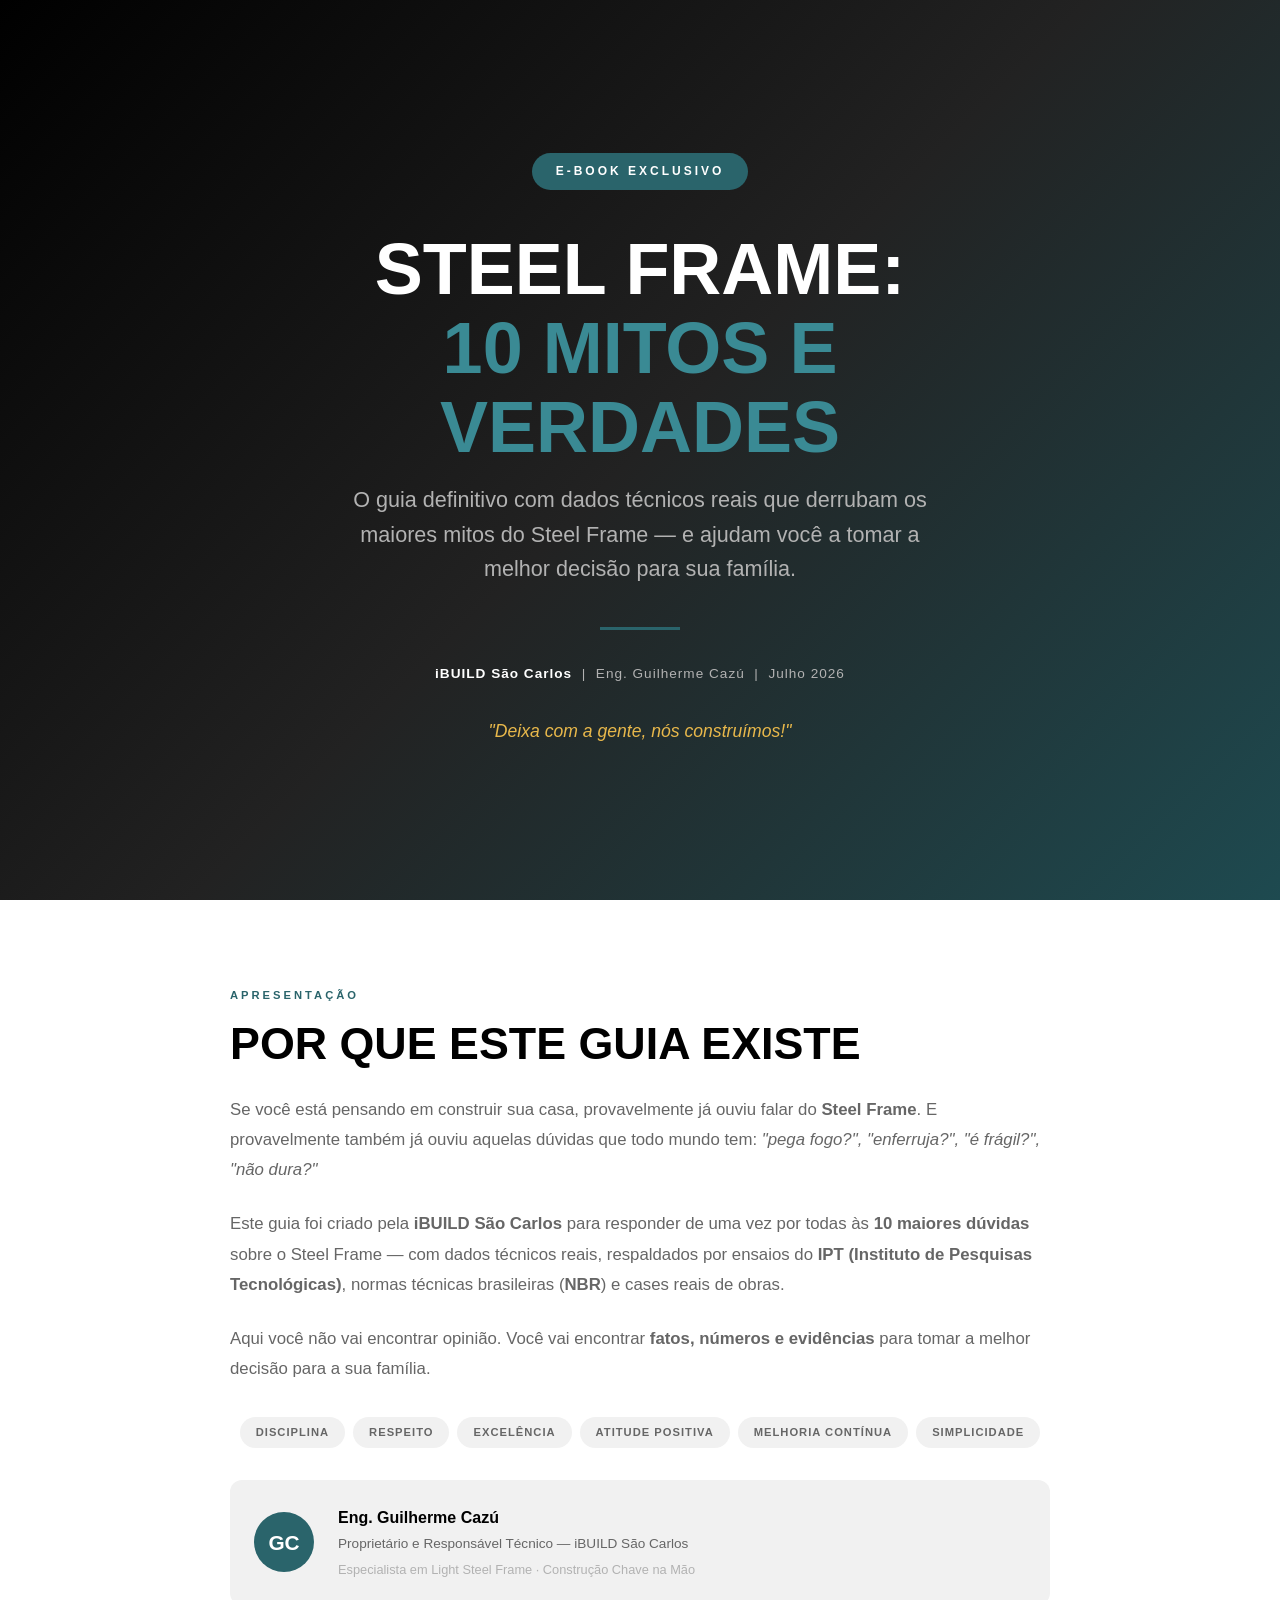
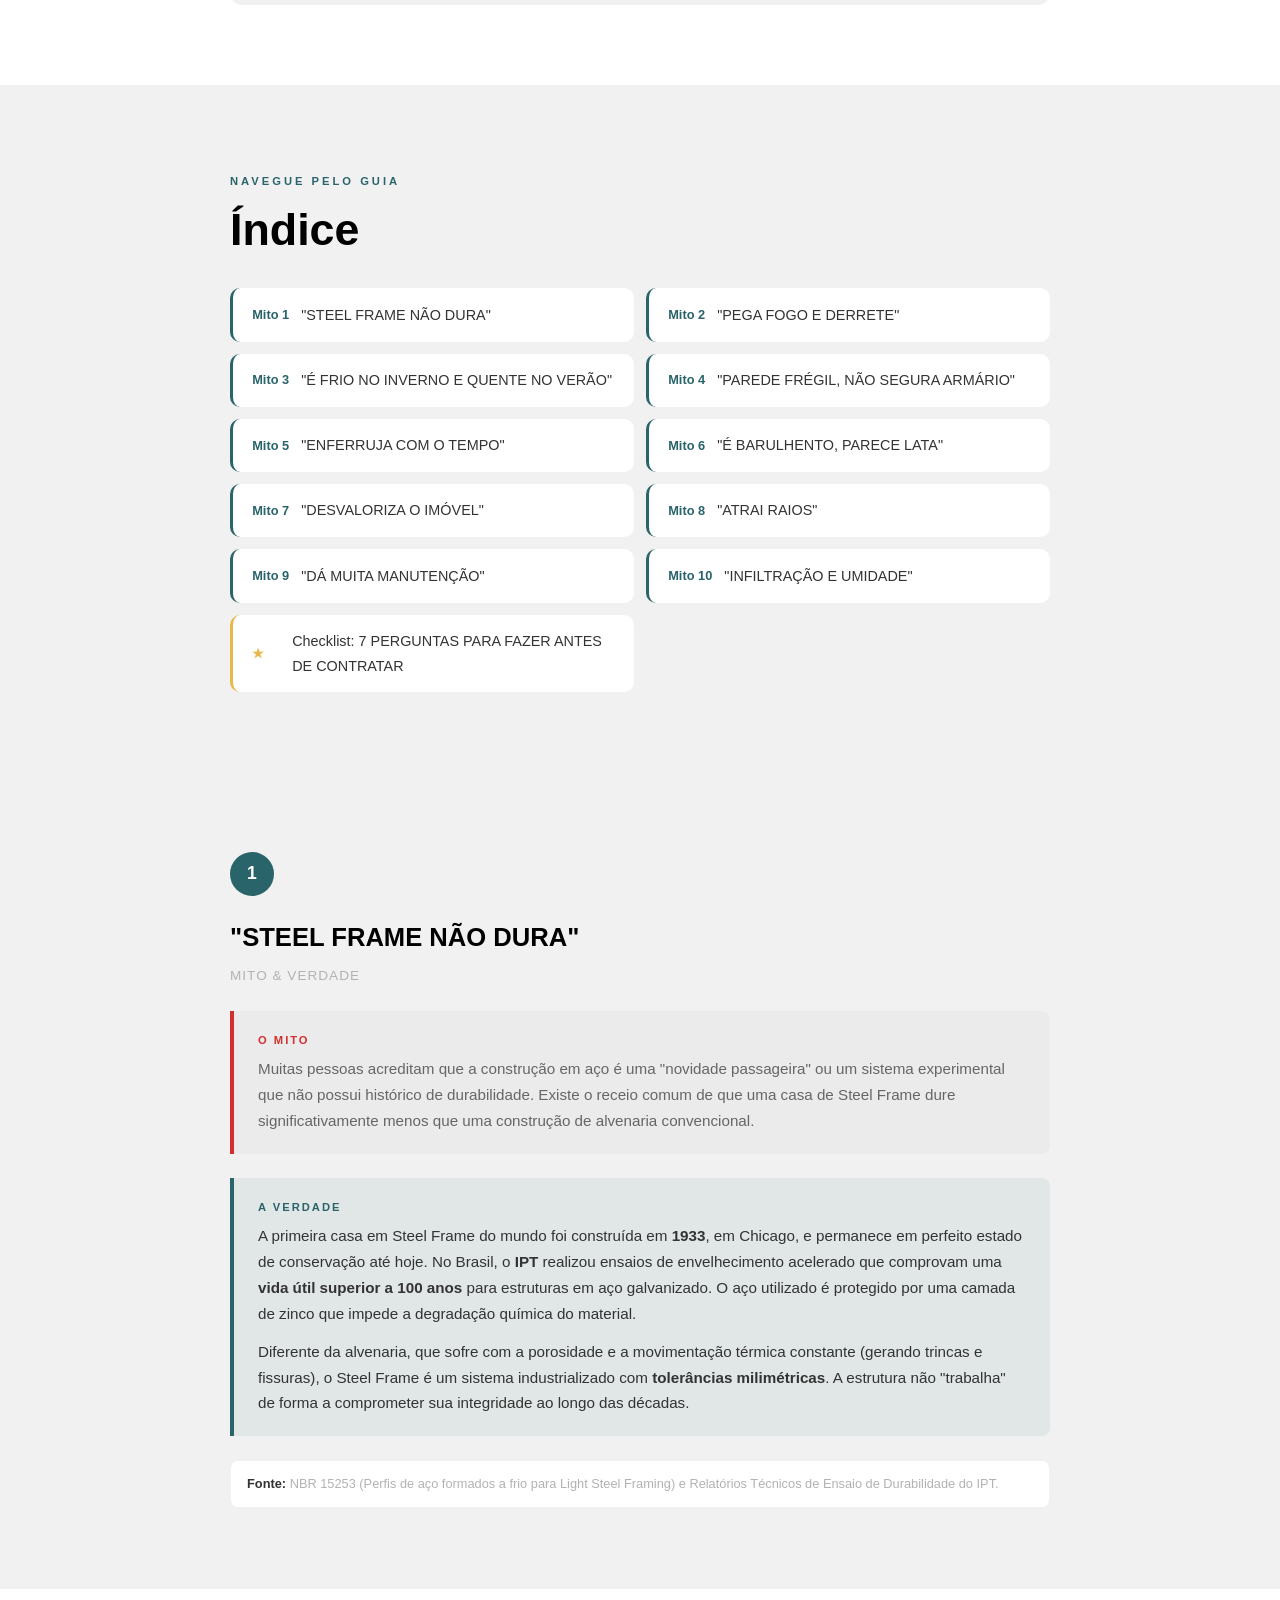
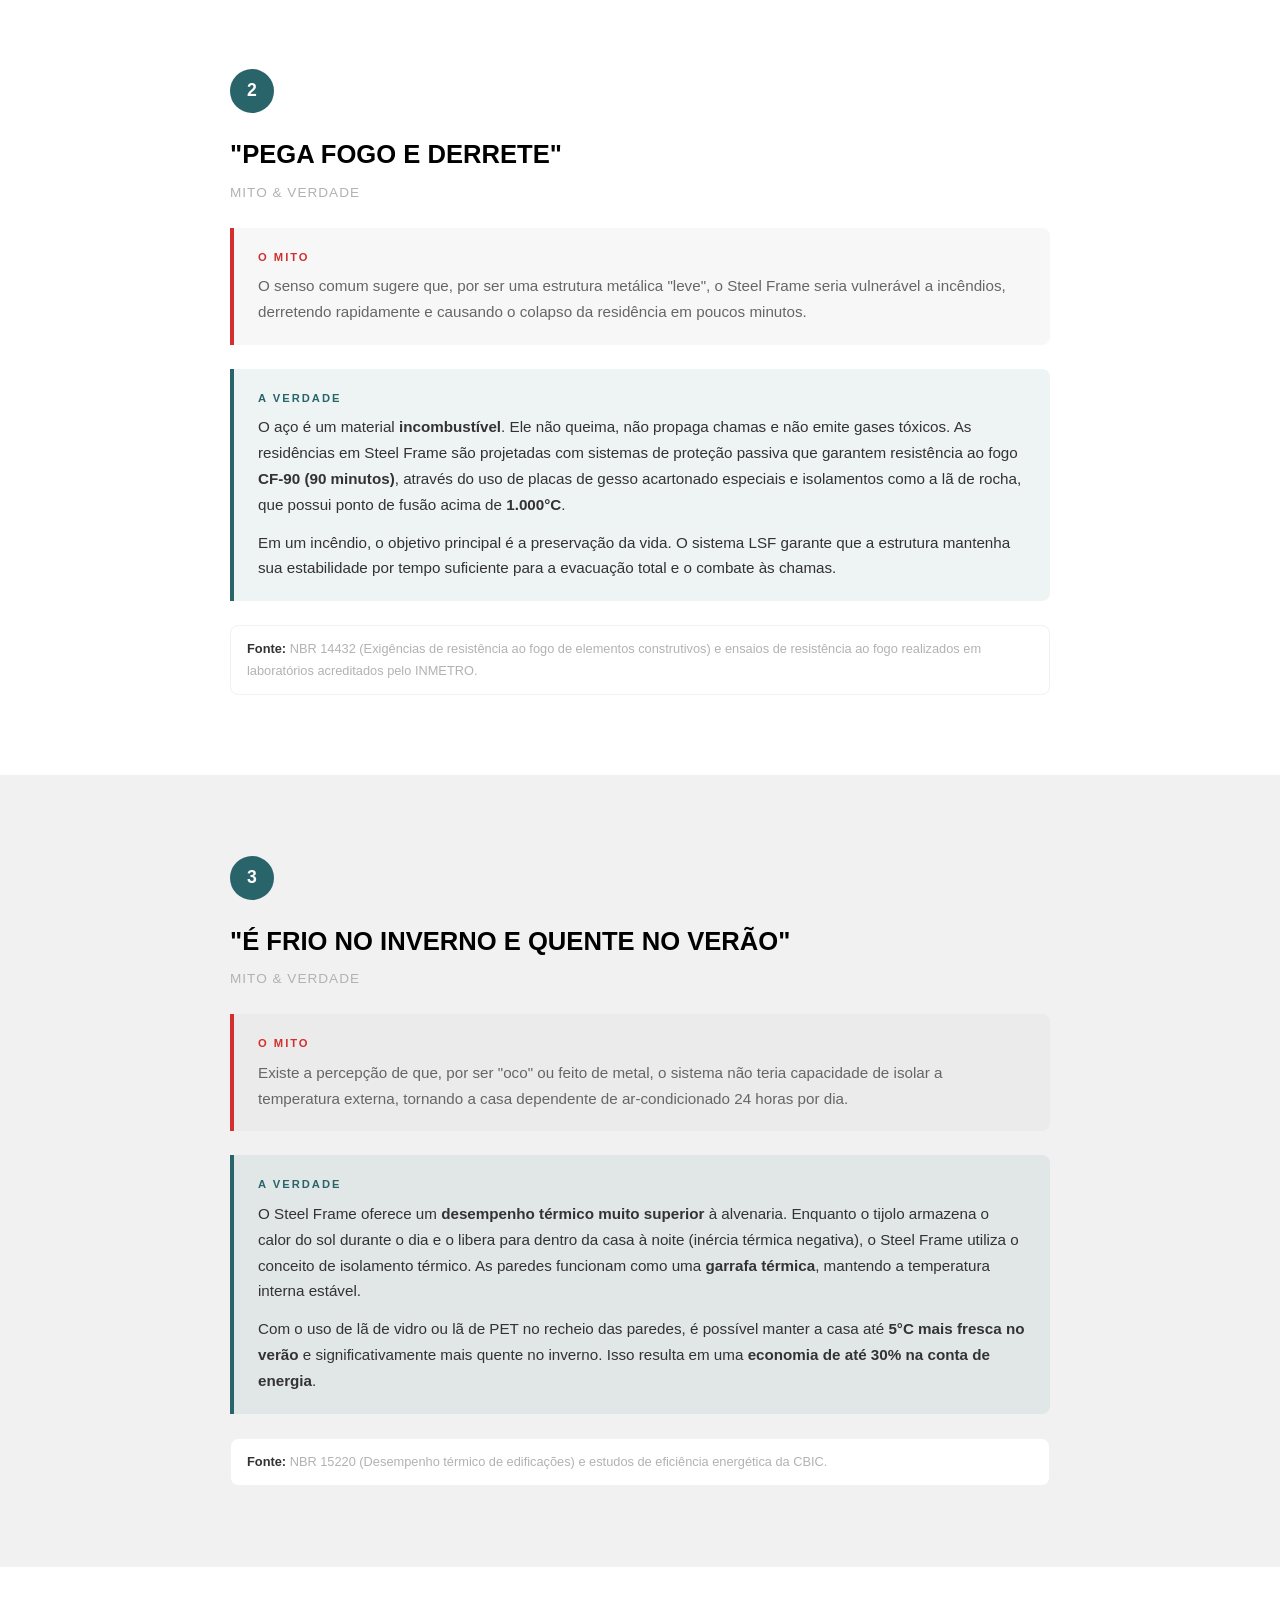
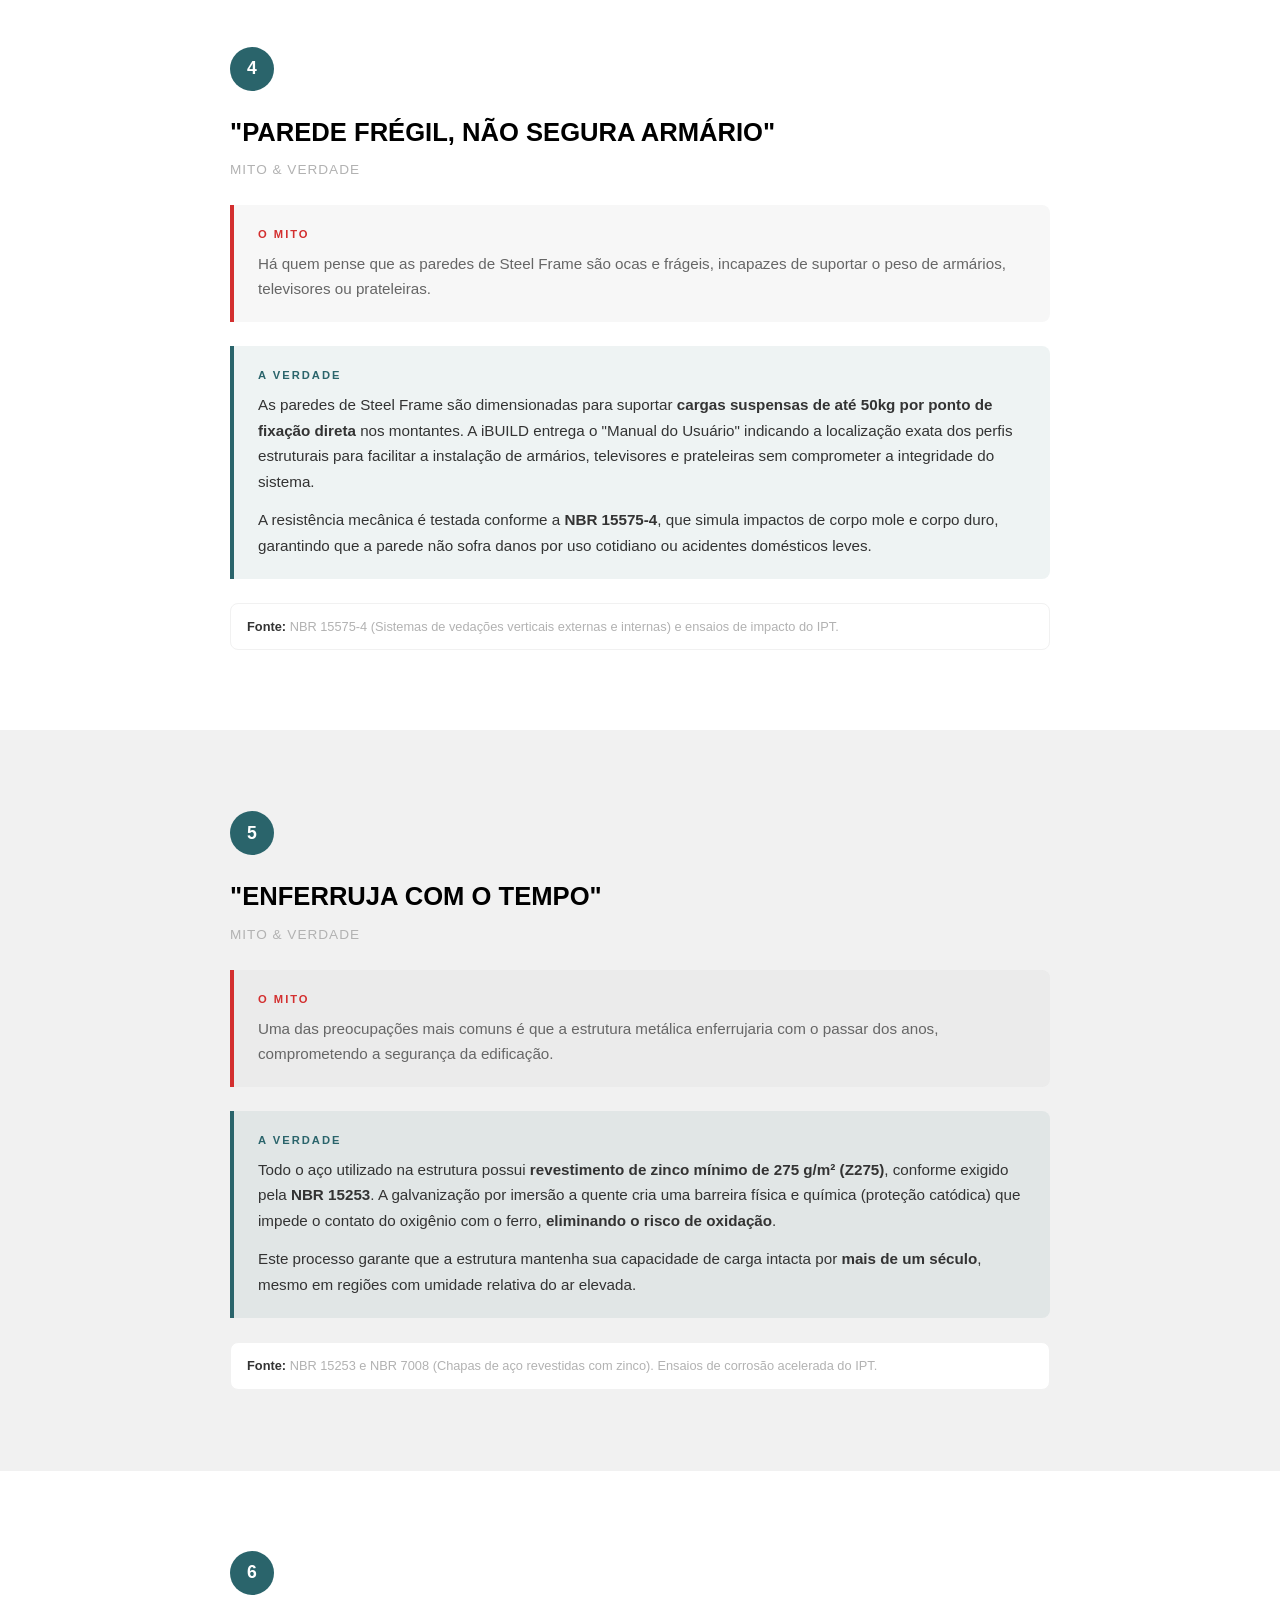
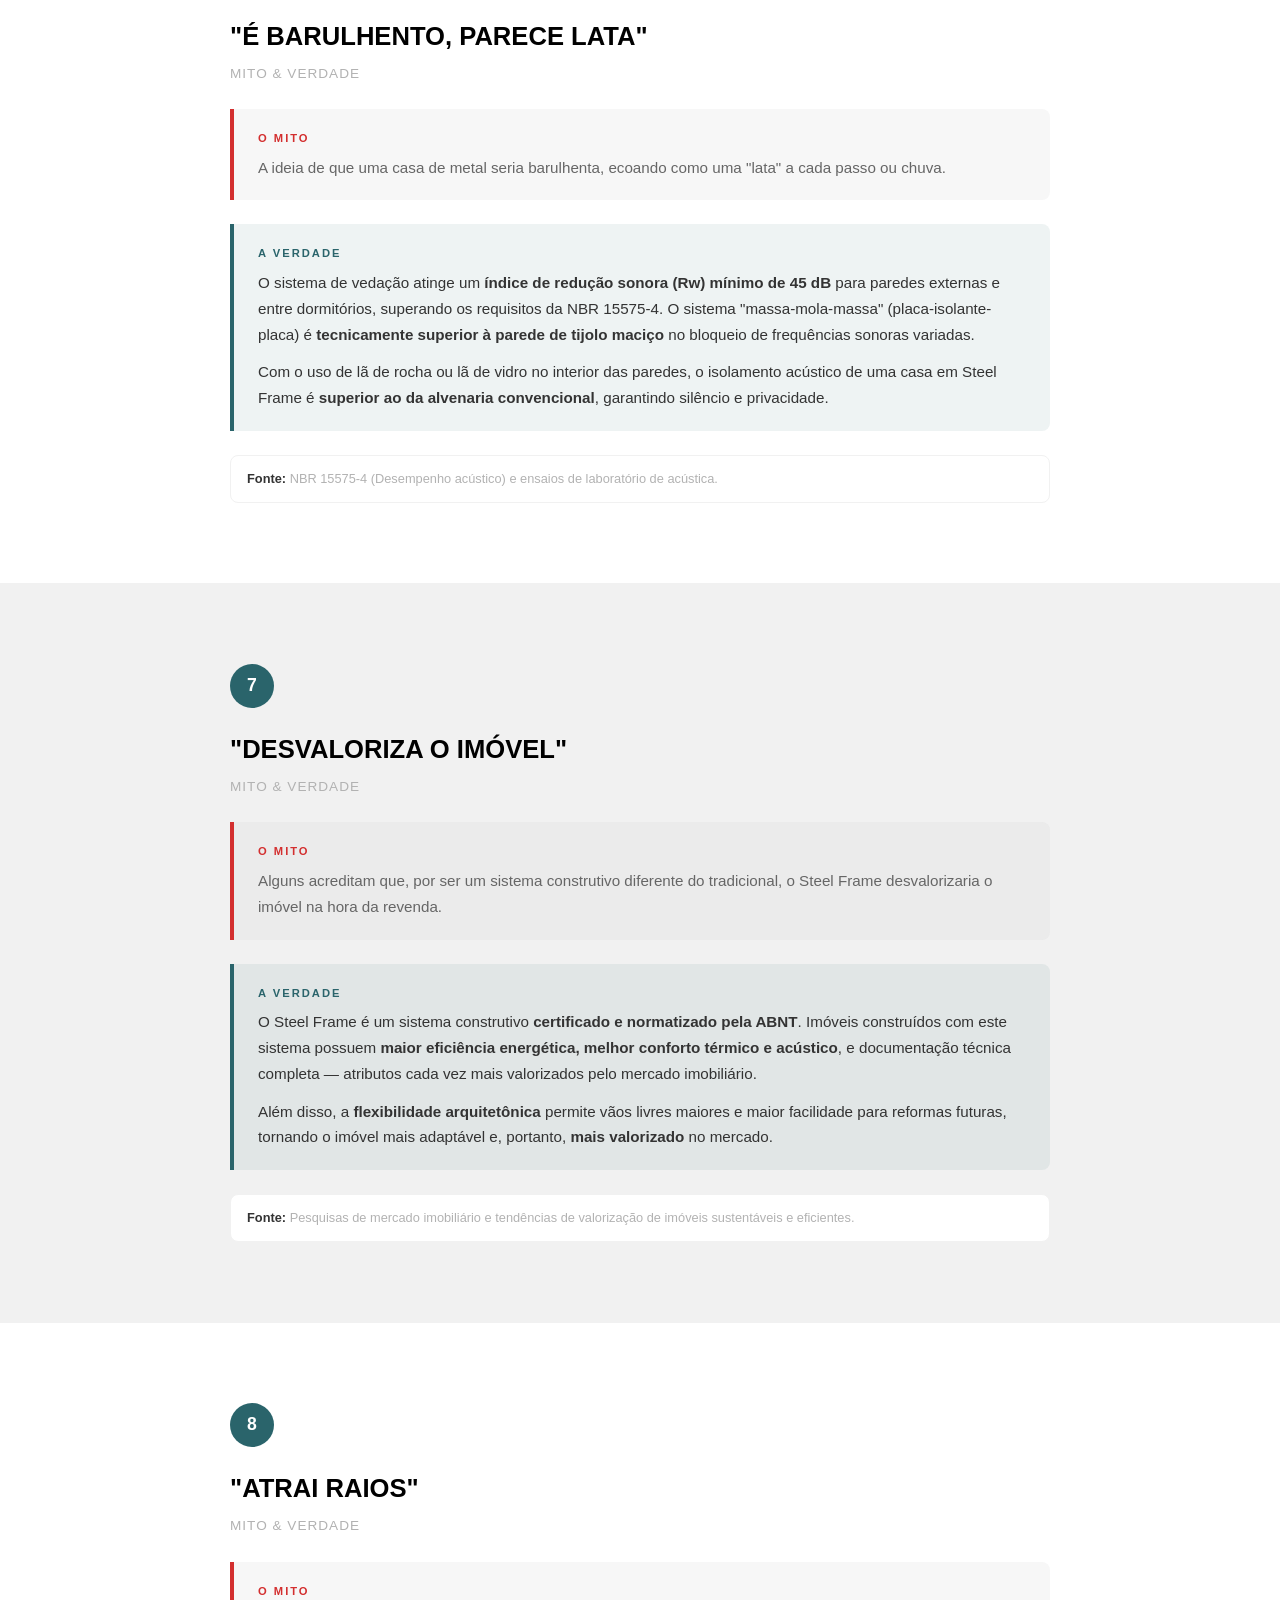
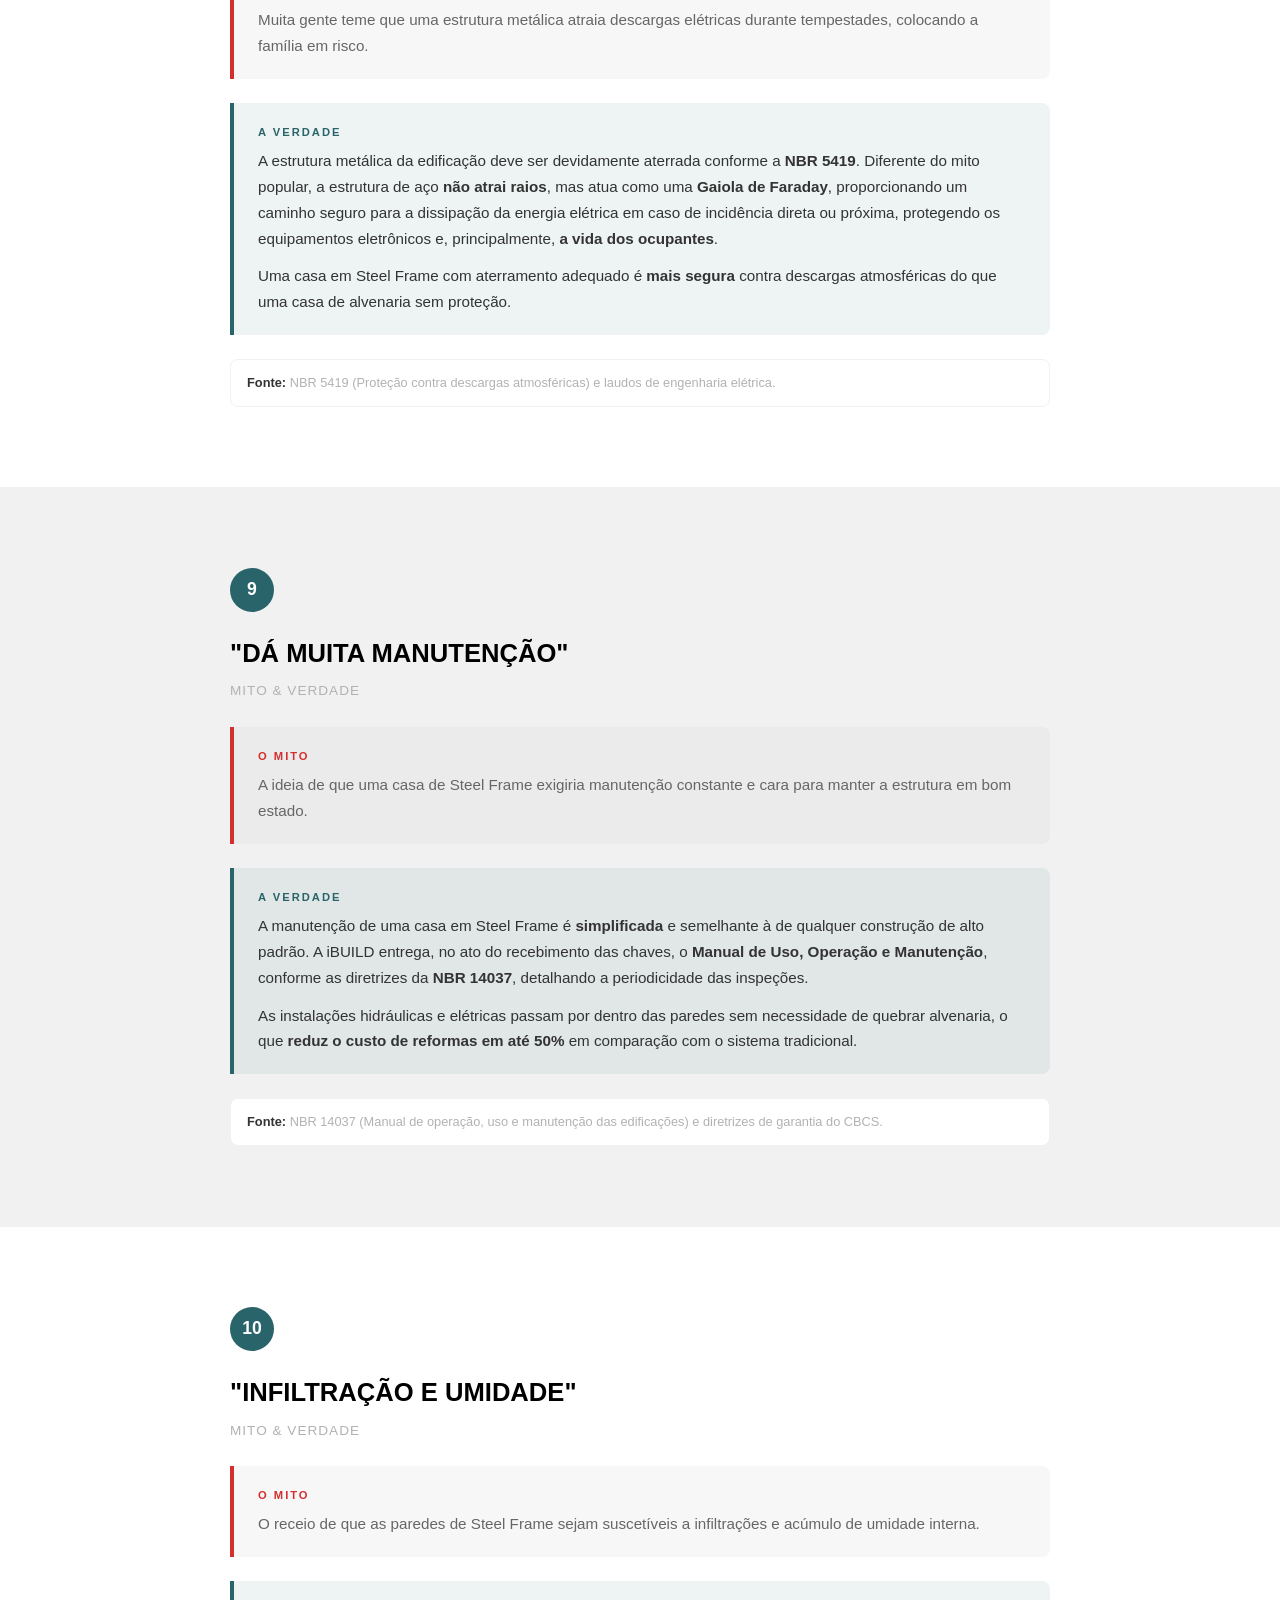
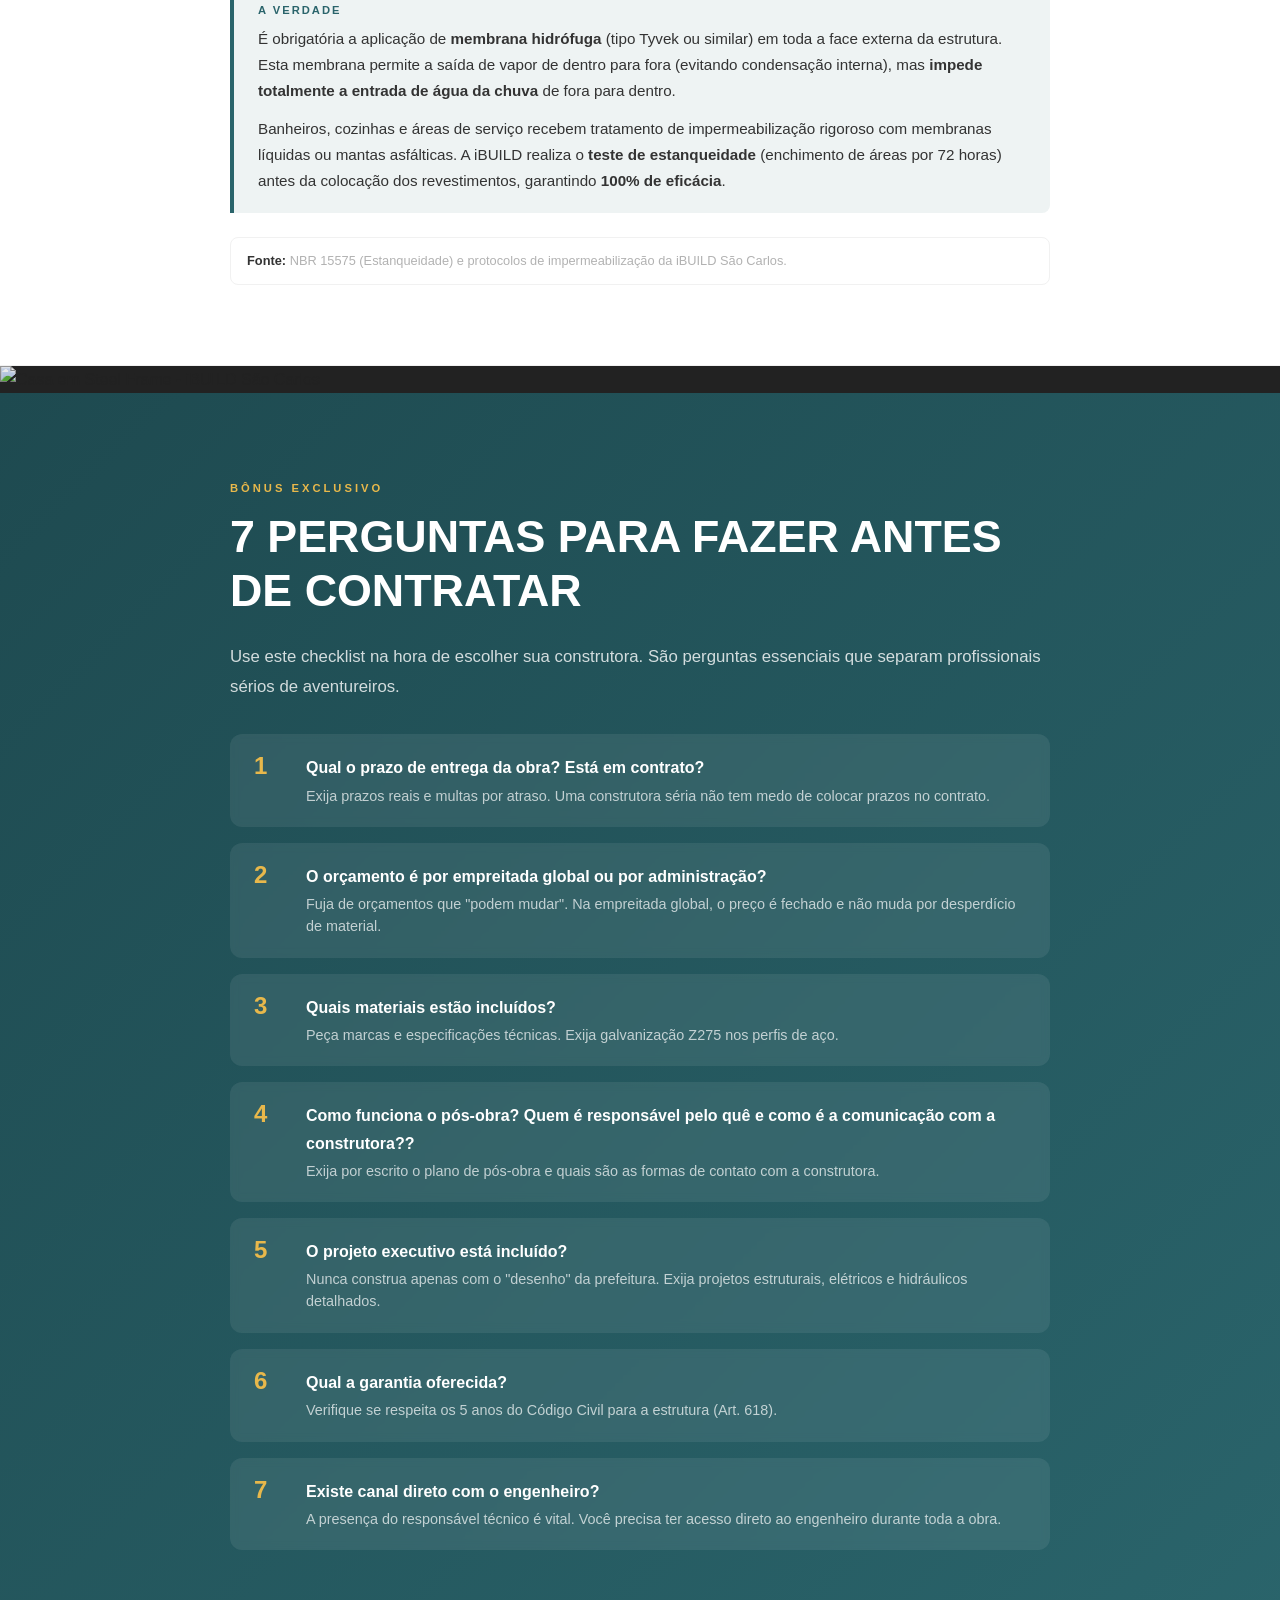
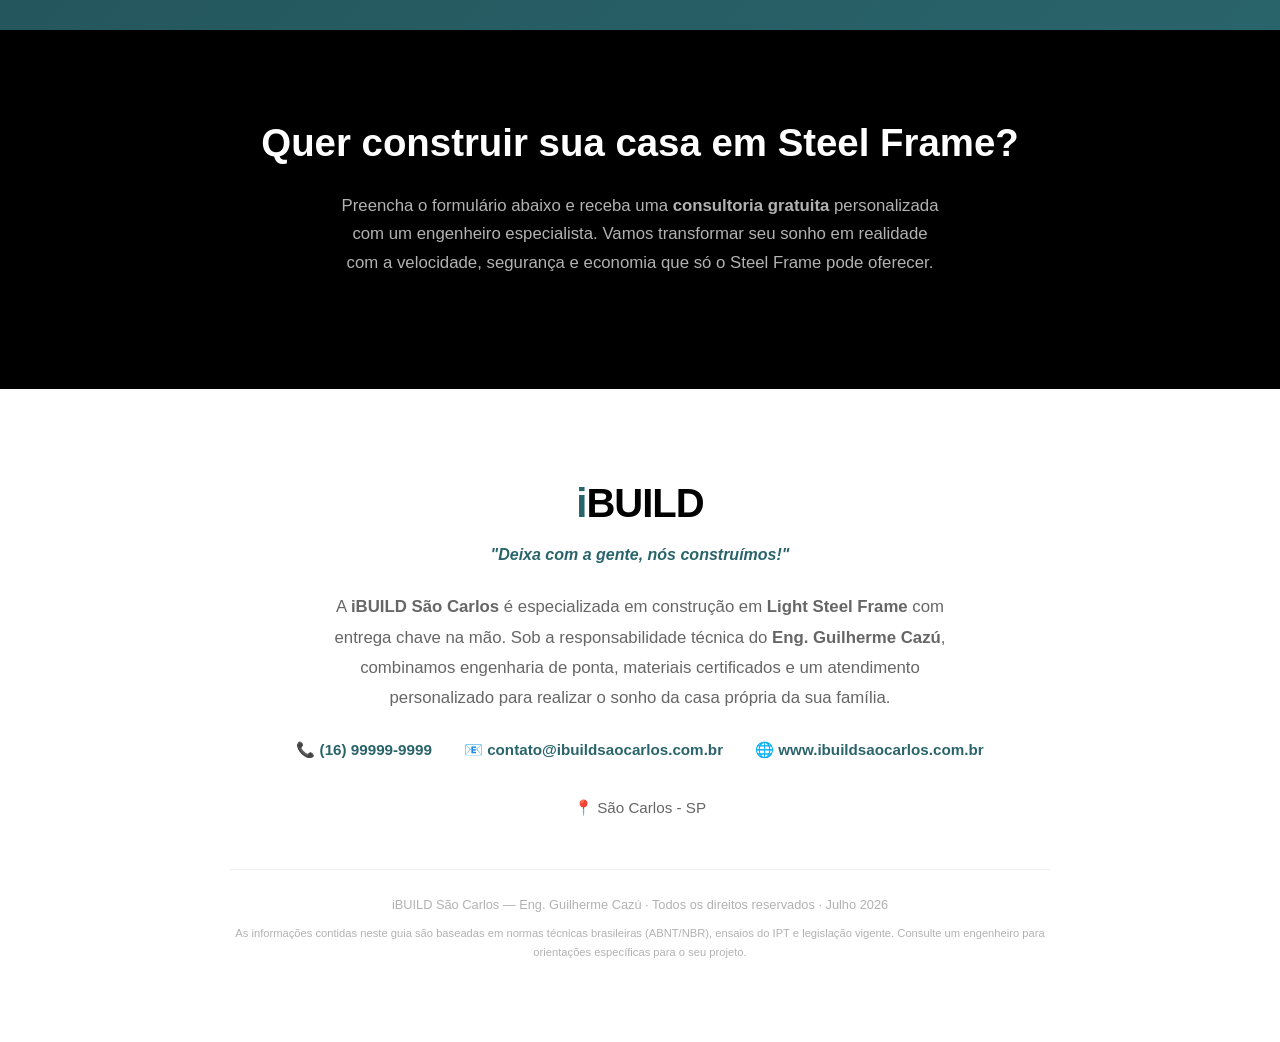
==== commit 1b0937db: "Integrate Bitrix24 form into the CTA section Replaced static form with Bitrix24 form integration for" ====
--- a/ebook/index.html
+++ b/ebook/index.html
@@ -624,6 +624,23 @@
     font-weight: normal;
     font-style: normal;
     font-display: swap;
+}
+
+        /* ===== BITRIX24 FORM ===== */
+.cta-form .b24-form {
+    max-width: 500px;
+    margin: 0 auto;
+}
+.cta-form .b24-form-wrapper {
+    background: transparent !important;
+}
+.cta-form .b24-form-btn {
+    width: 100% !important;
+    border-radius: 8px !important;
+    font-family: 'Transducer', sans-serif !important;
+    font-weight: 700 !important;
+    text-transform: uppercase !important;
+    letter-spacing: 1px !important;
 }
     </style>
 </head>
@@ -1006,14 +1023,11 @@
         <h2>Quer construir sua casa em Steel Frame?</h2>
         <p>Preencha o formulário abaixo e receba uma <strong>consultoria gratuita</strong> personalizada com um engenheiro especialista. Vamos transformar seu sonho em realidade com a velocidade, segurança e economia que só o Steel Frame pode oferecer.</p>
 
-        <form class="cta-form" action="#" method="post">
-            <input type="text" placeholder="Seu nome completo" required>
-            <input type="email" placeholder="Seu melhor e-mail" required>
-            <input type="tel" placeholder="Seu WhatsApp com DDD" required>
-            <input type="text" placeholder="Cidade onde deseja construir">
-            <button type="submit">Quero minha consultoria gratuita</button>
-            <p class="cta-form-disclaimer">Seus dados estão protegidos. Usaremos apenas para entrar em contato com você sobre sua consultoria.</p>
-        </form>
+        <div class="cta-form">
+            <script data-b24-form="auto/344/0rvo59" data-skip-moving="true">
+                (function(w,d,u){var s=d.createElement('script');s.async=true;s.src=u+'?'+(Date.now()/180000|0);var h=d.getElementsByTagName('script')[0];h.parentNode.insertBefore(s,h);})(window,document,'https://cdn.bitrix24.com.br/b15418859/crm/form/loader_344.js');
+            </script>
+        </div>
     </section>
 
     <!-- ===== SOBRE A iBUILD ===== -->
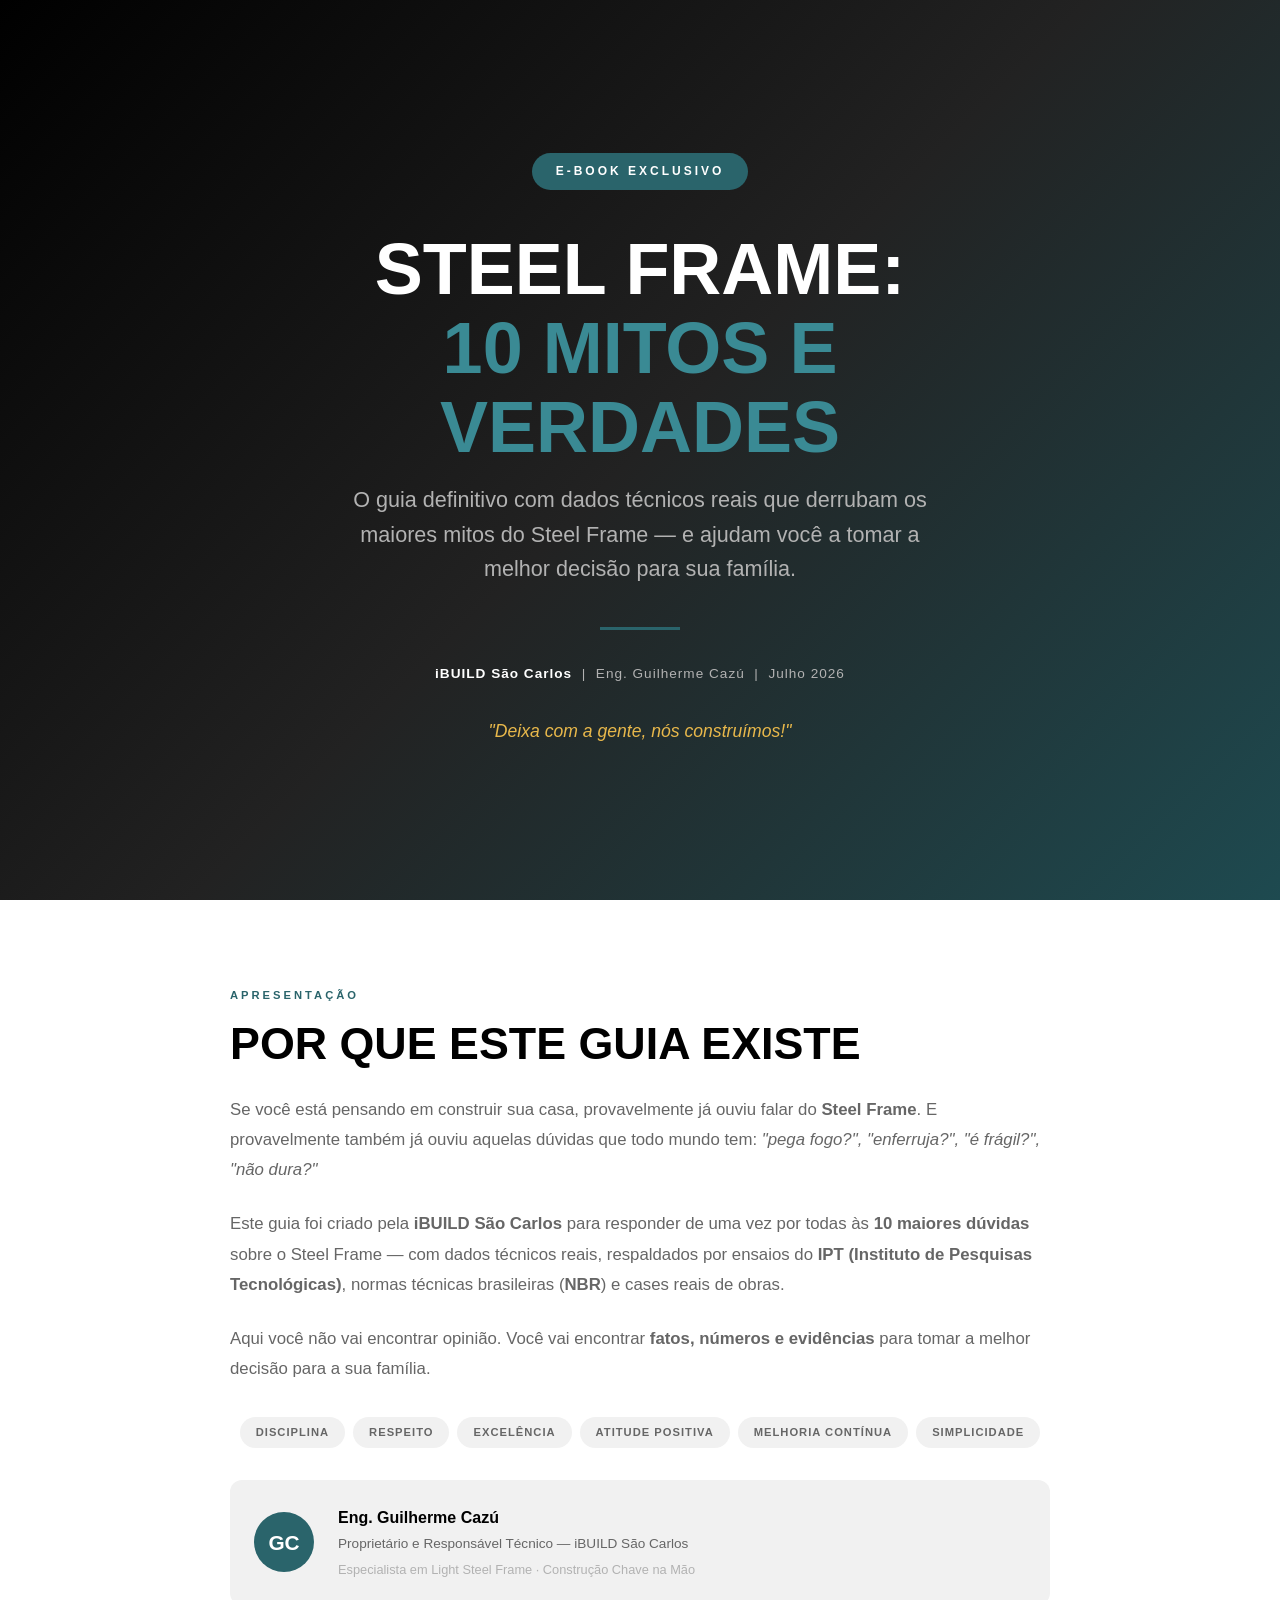
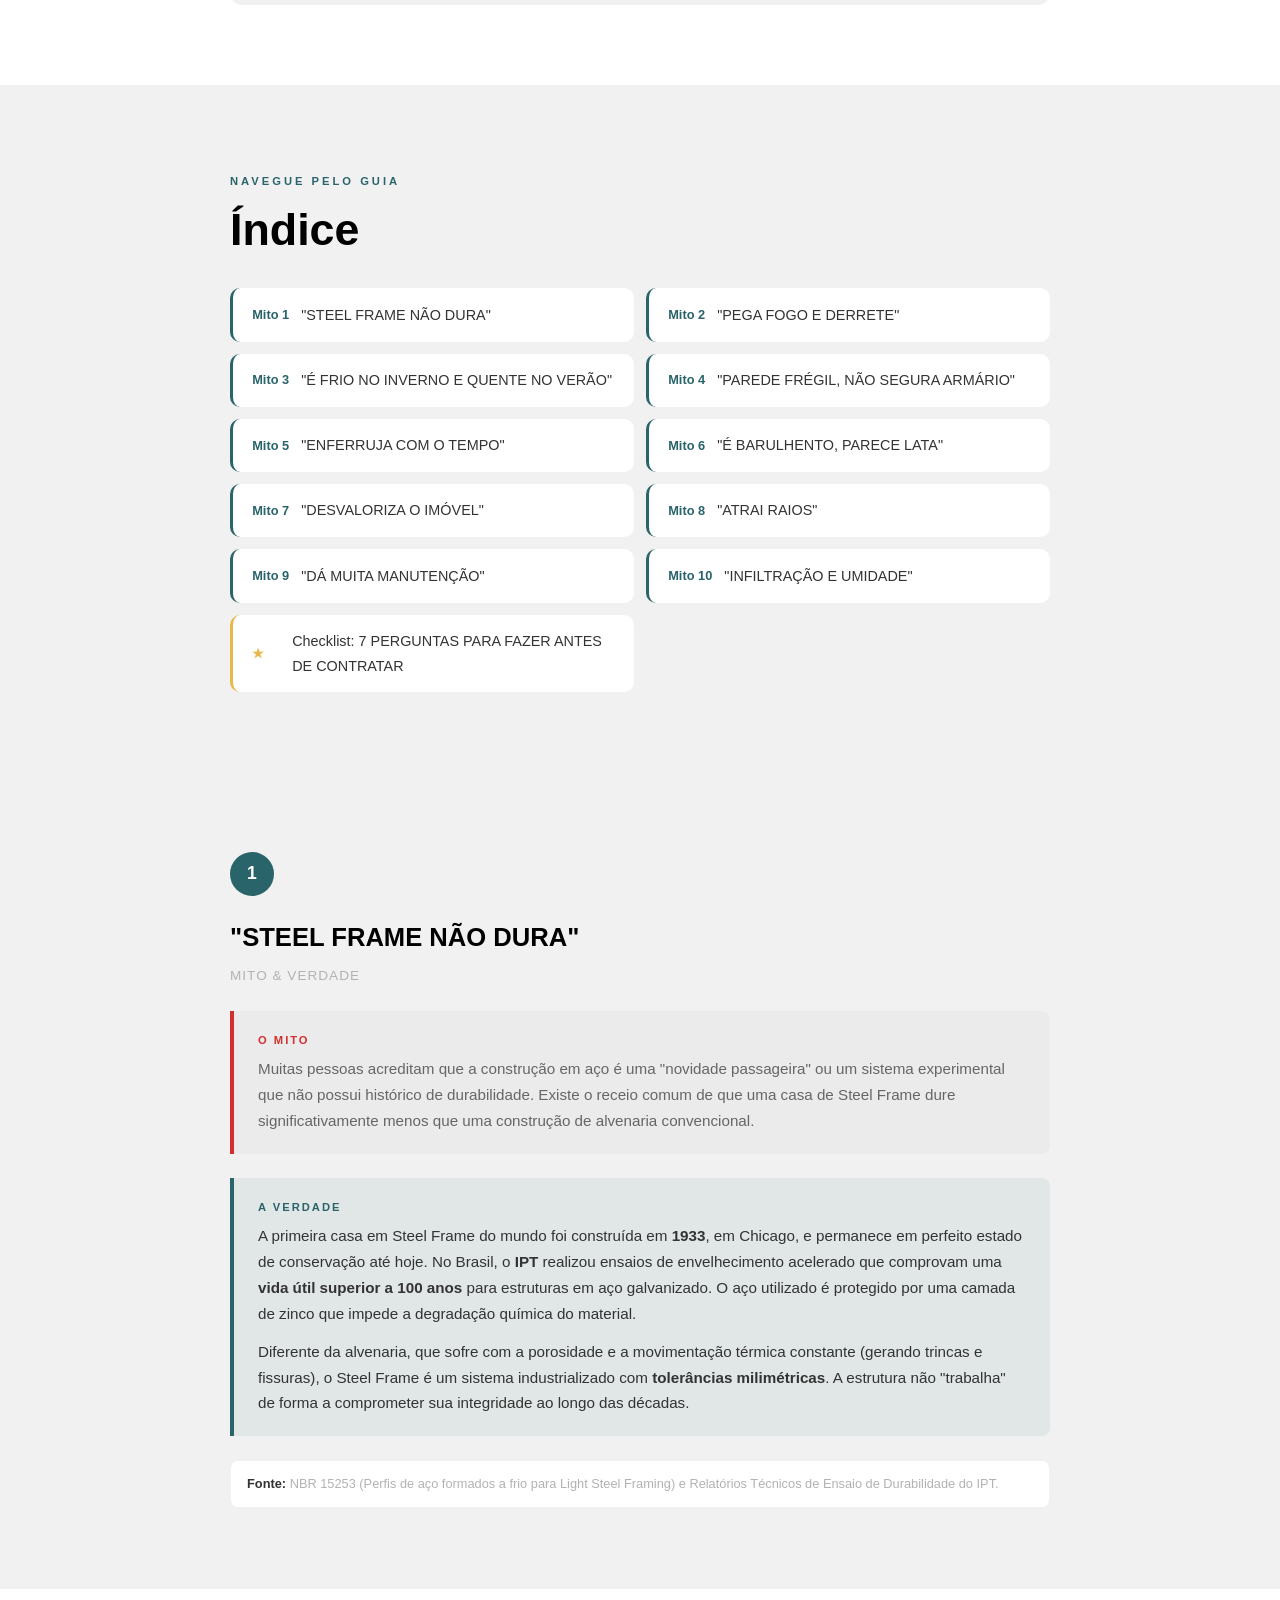
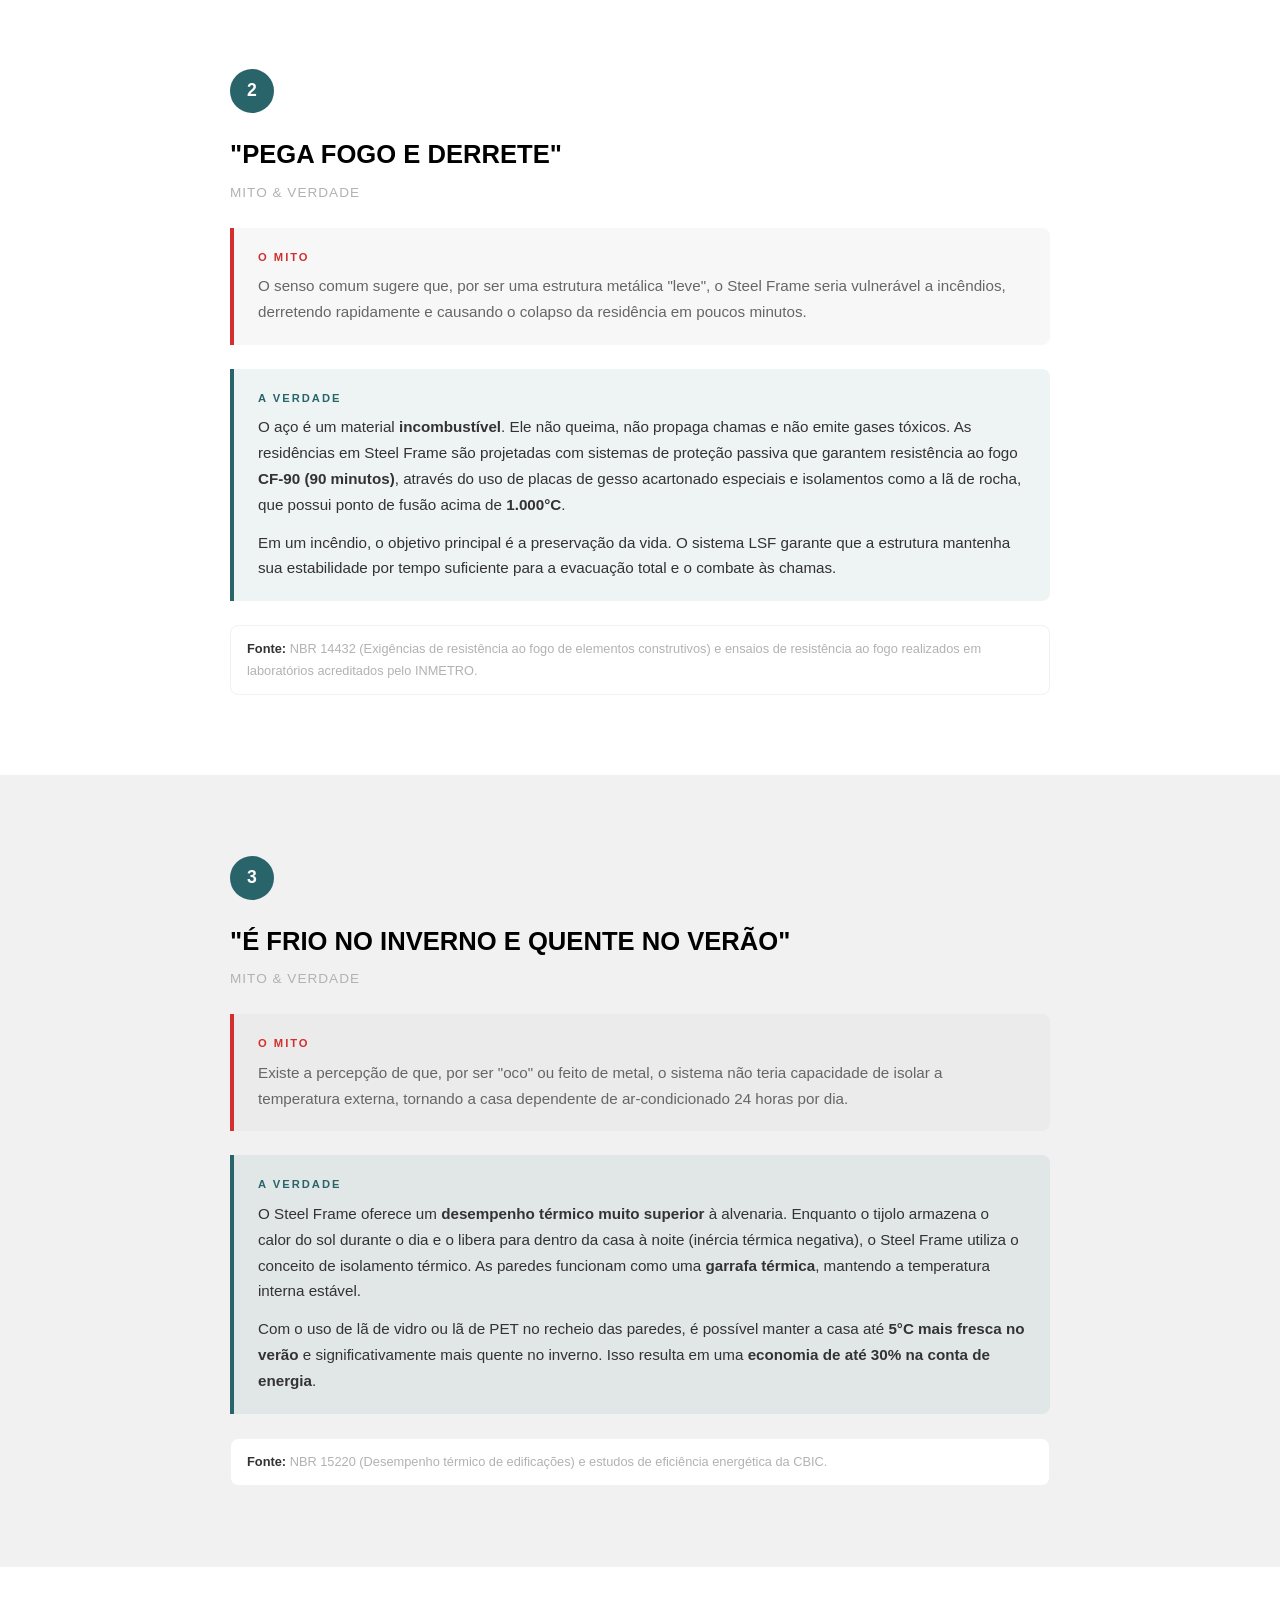
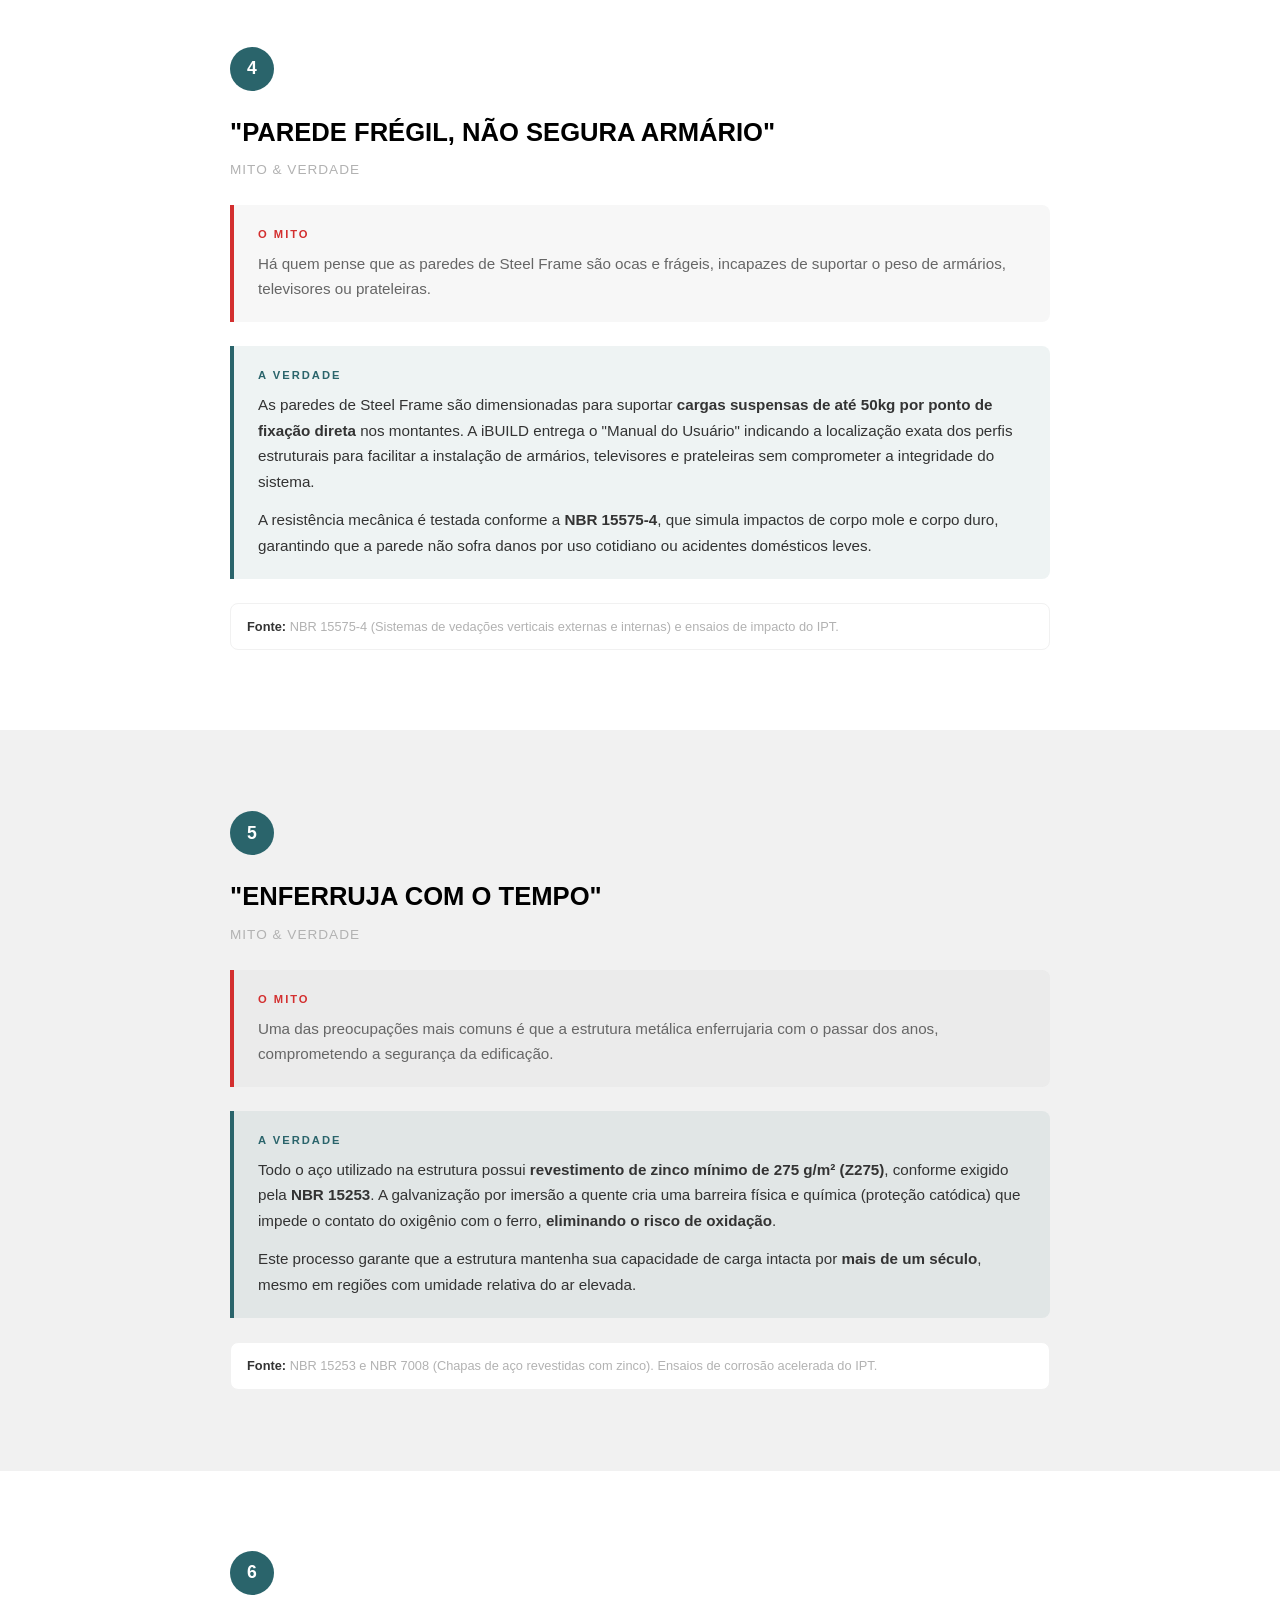
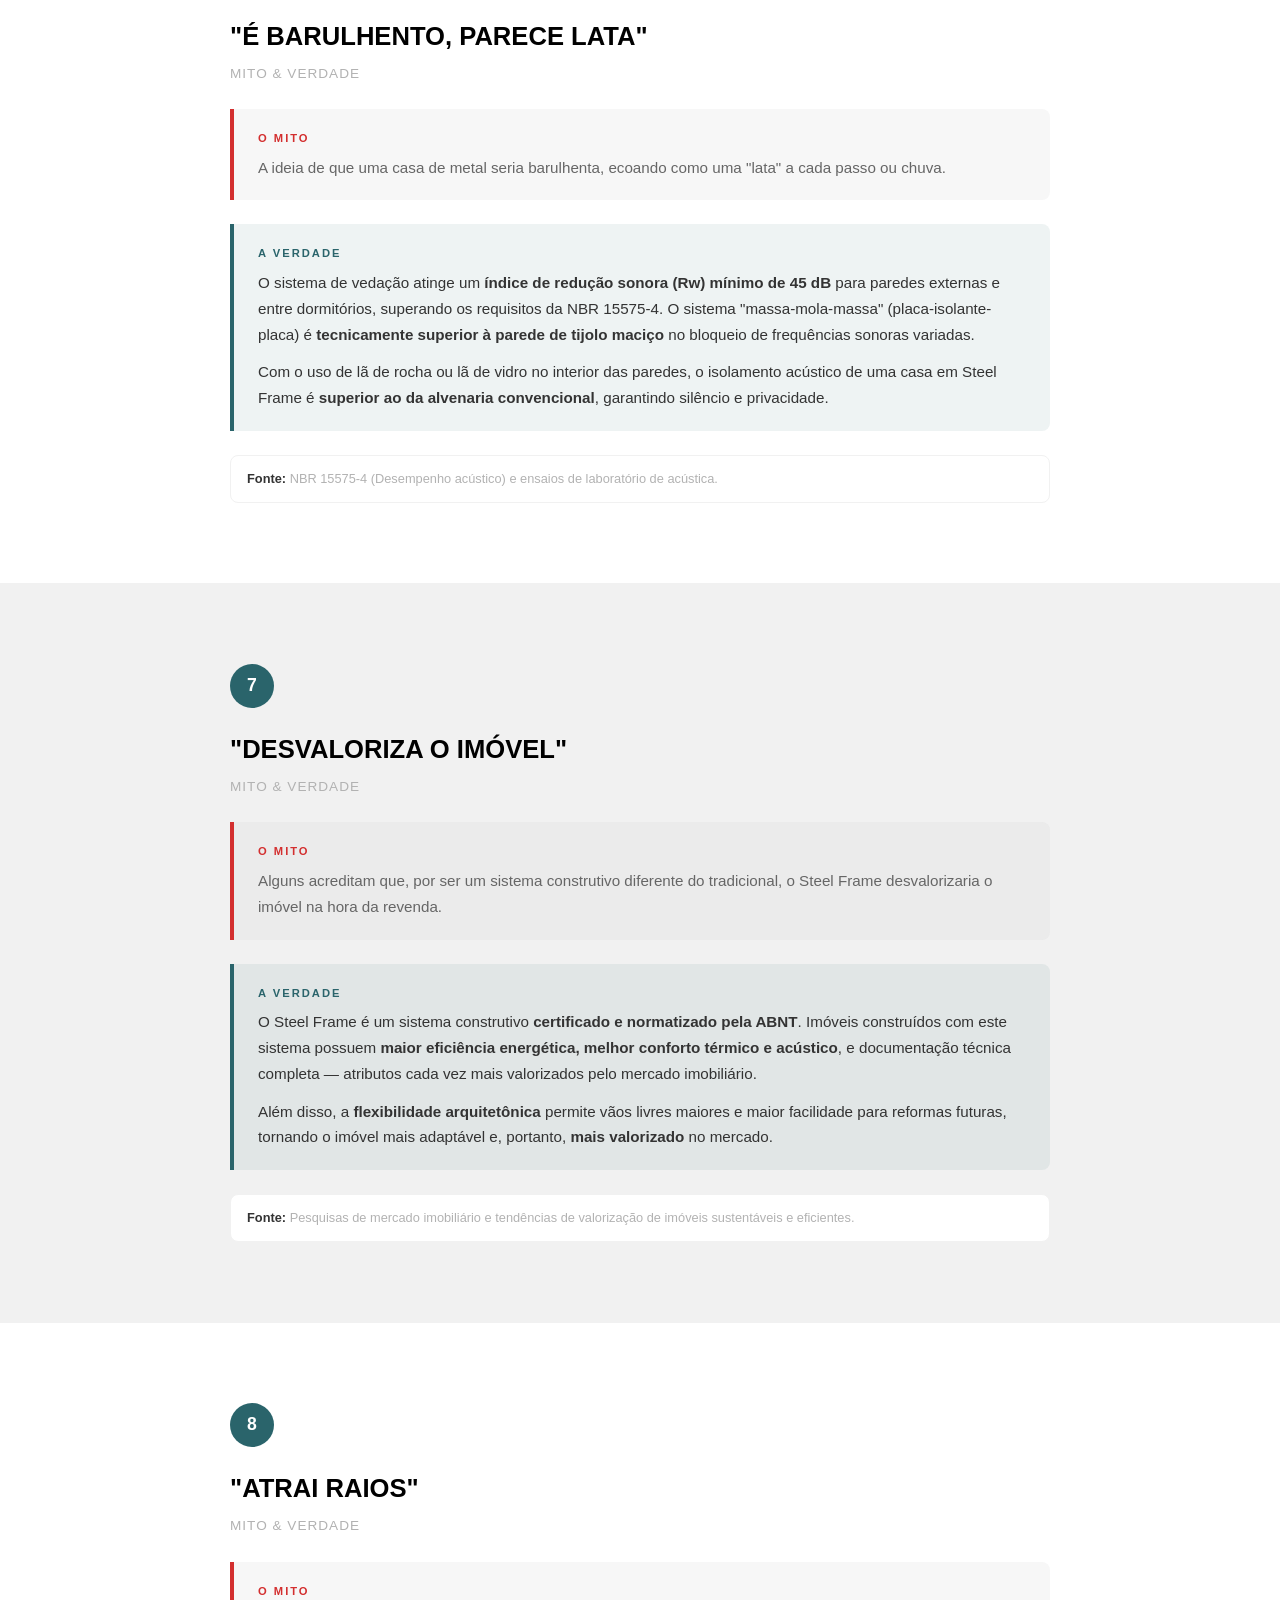
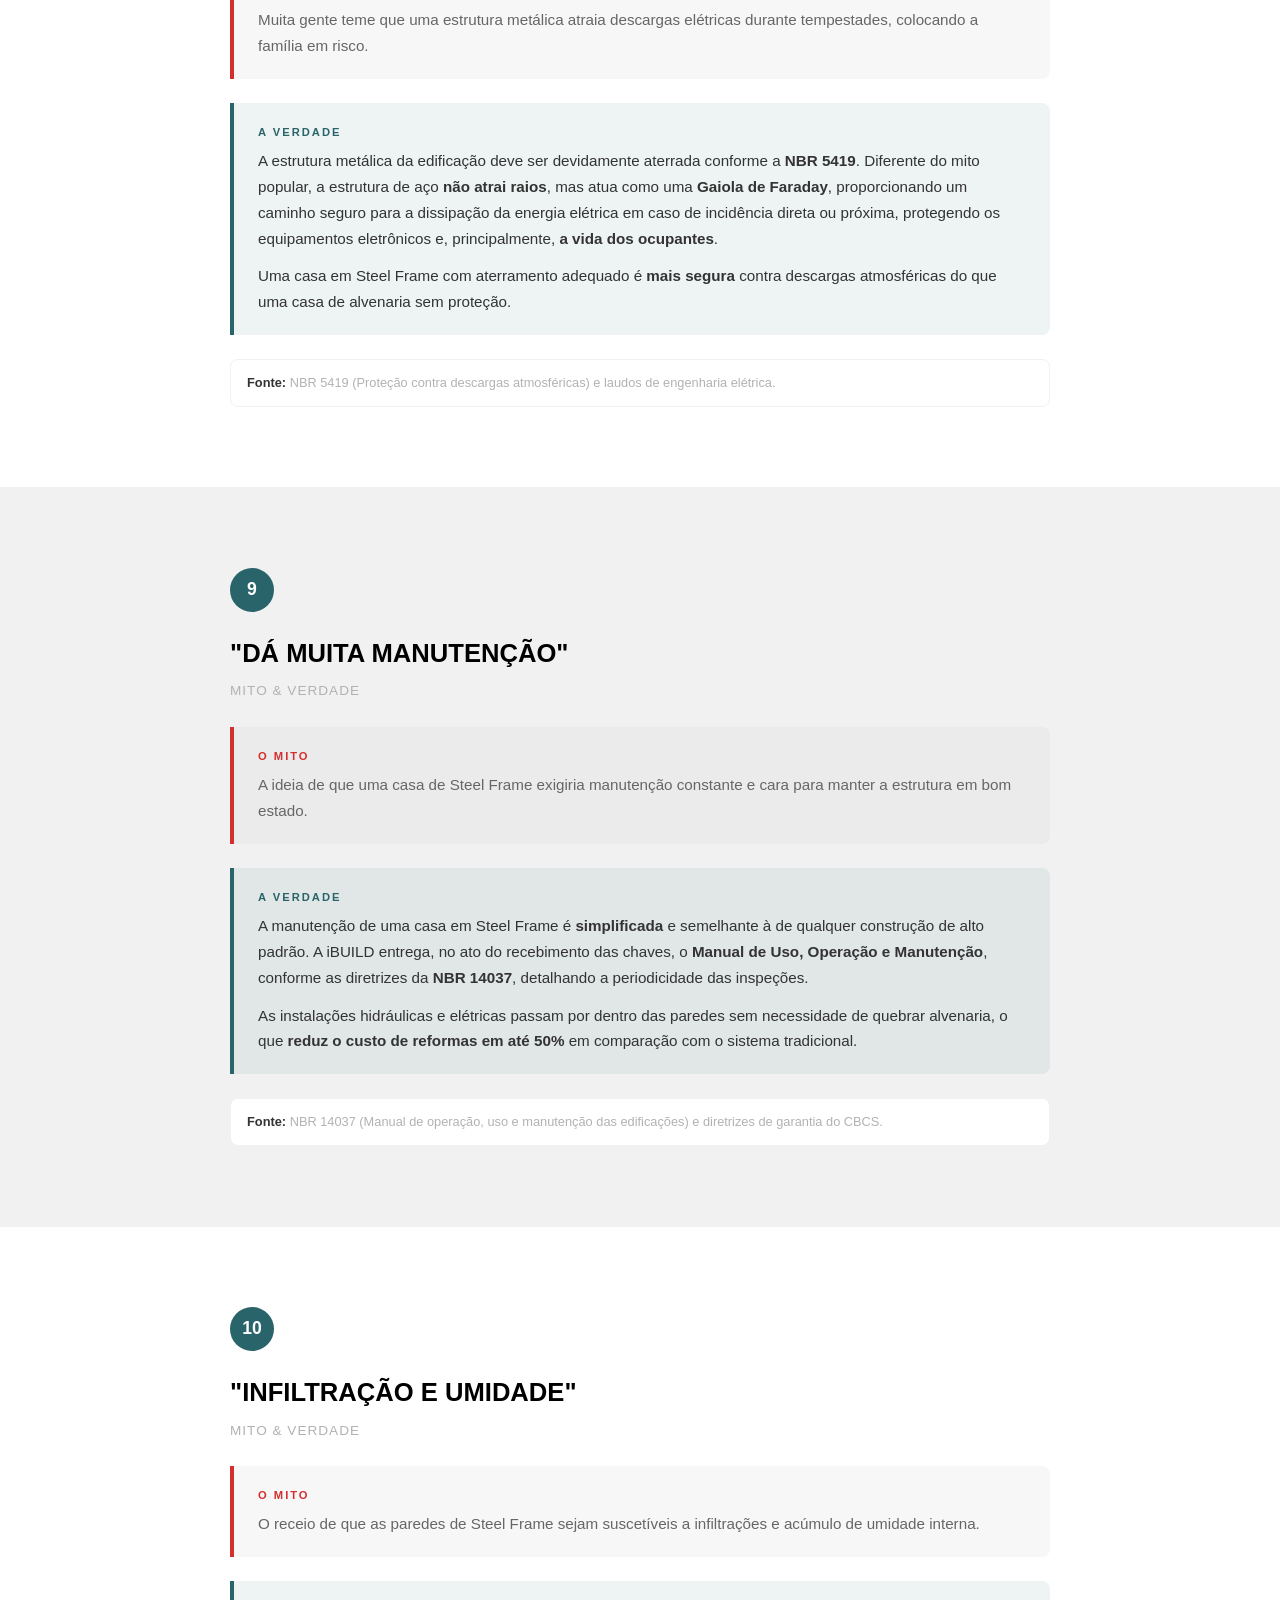
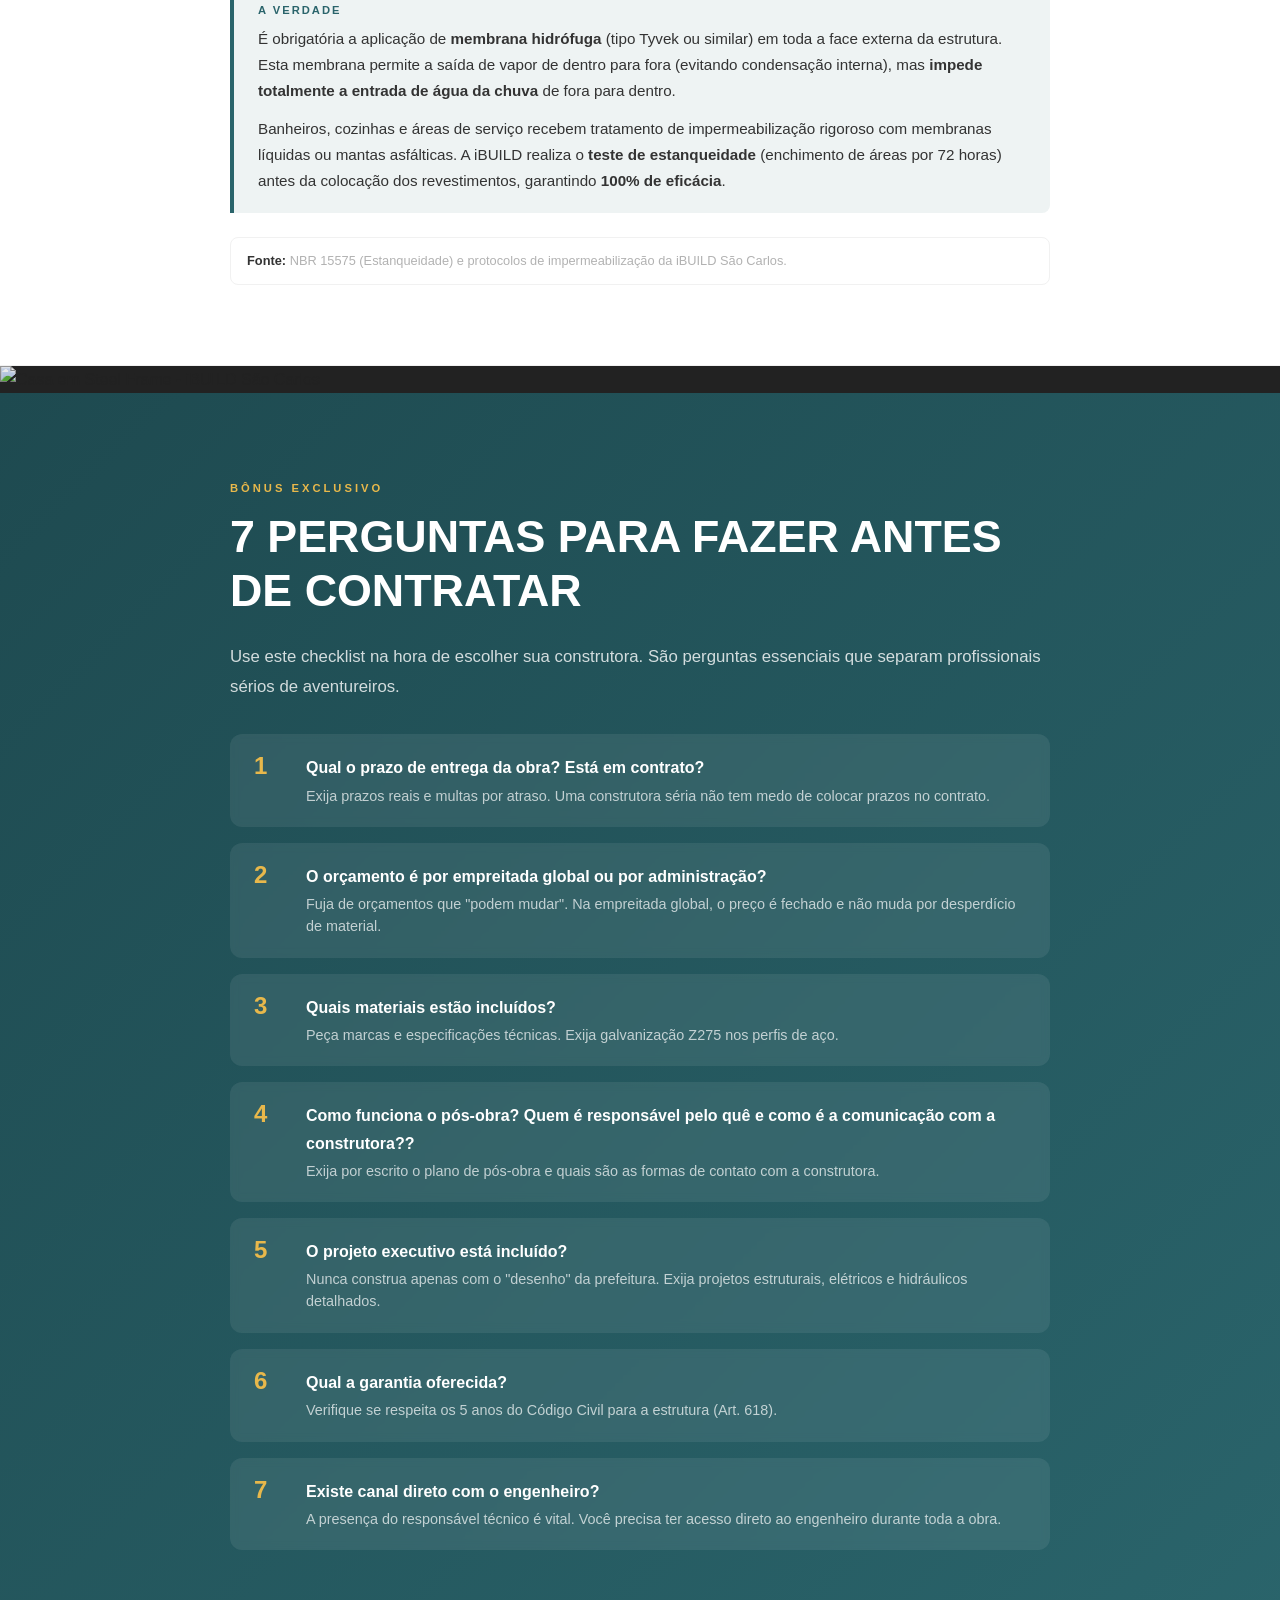
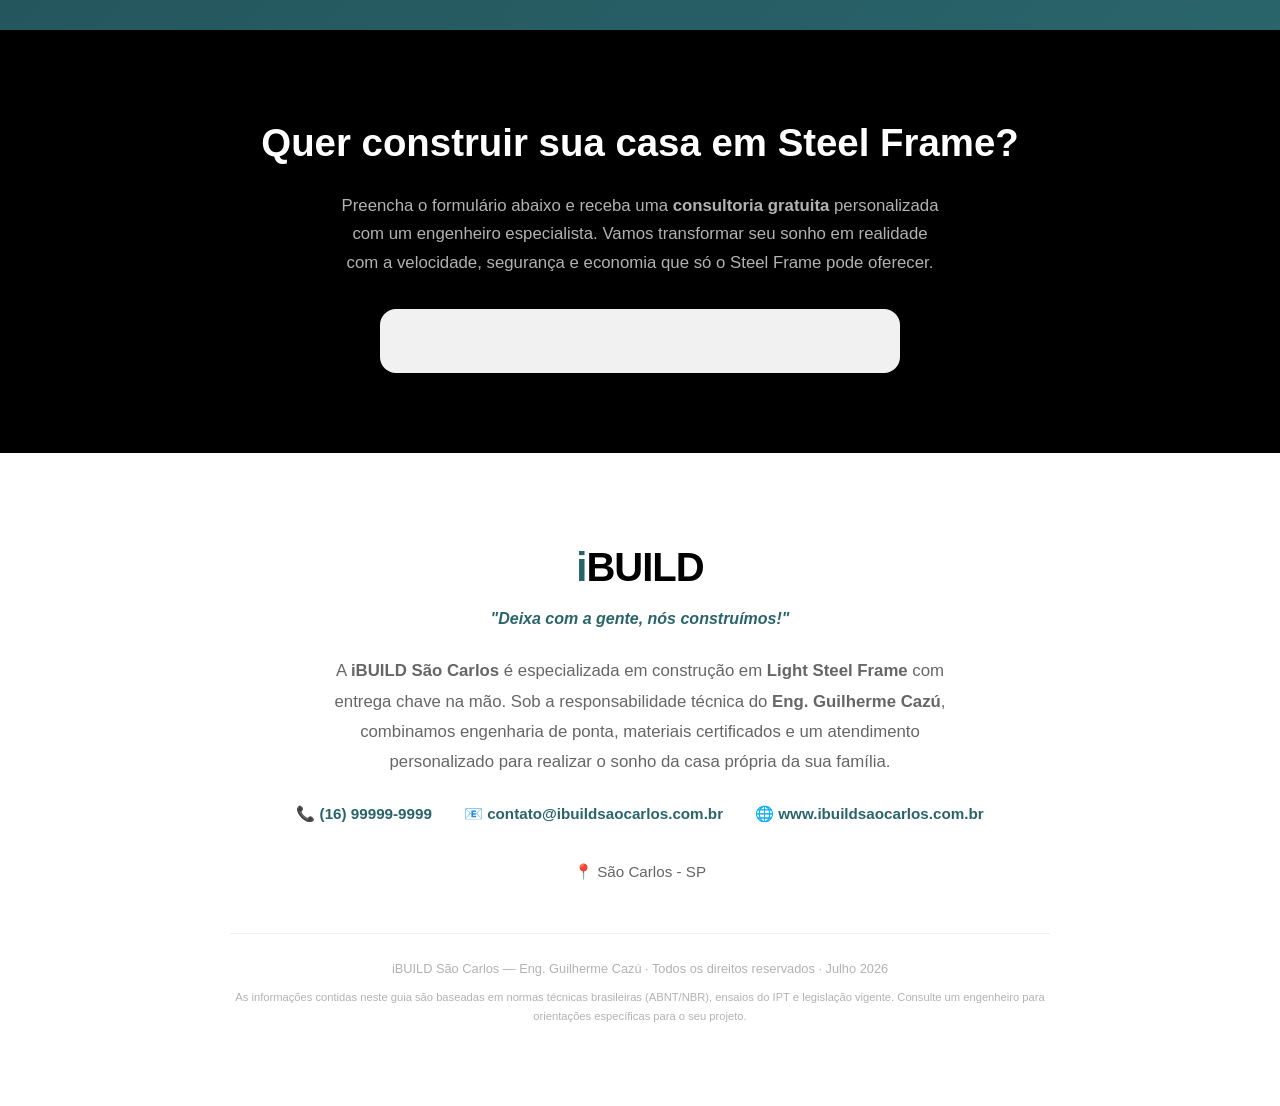
==== commit c784a3e3: "Refactor Bitrix24 form styles and max-width Updated styling for the Bitrix24 form and adjusted max-w" ====
--- a/ebook/index.html
+++ b/ebook/index.html
@@ -626,13 +626,22 @@
     font-display: swap;
 }
 
-        /* ===== BITRIX24 FORM ===== */
+/* ===== BITRIX24 FORM ===== */
+.cta-form {
+    max-width: 520px;
+    margin: 0 auto;
+    background: var(--gray-100);
+    padding: 2rem;
+    border-radius: 16px;
+}
 .cta-form .b24-form {
-    max-width: 500px;
-    margin: 0 auto;
+    background: transparent;
 }
 .cta-form .b24-form-wrapper {
     background: transparent !important;
+    padding: 0 !important;
+    border: none !important;
+    box-shadow: none !important;
 }
 .cta-form .b24-form-btn {
     width: 100% !important;
@@ -1024,7 +1033,7 @@
         <p>Preencha o formulário abaixo e receba uma <strong>consultoria gratuita</strong> personalizada com um engenheiro especialista. Vamos transformar seu sonho em realidade com a velocidade, segurança e economia que só o Steel Frame pode oferecer.</p>
 
         <div class="cta-form">
-            <script data-b24-form="auto/344/0rvo59" data-skip-moving="true">
+            <script data-b24-form="inline/344/0rvo59" data-skip-moving="true">
                 (function(w,d,u){var s=d.createElement('script');s.async=true;s.src=u+'?'+(Date.now()/180000|0);var h=d.getElementsByTagName('script')[0];h.parentNode.insertBefore(s,h);})(window,document,'https://cdn.bitrix24.com.br/b15418859/crm/form/loader_344.js');
             </script>
         </div>
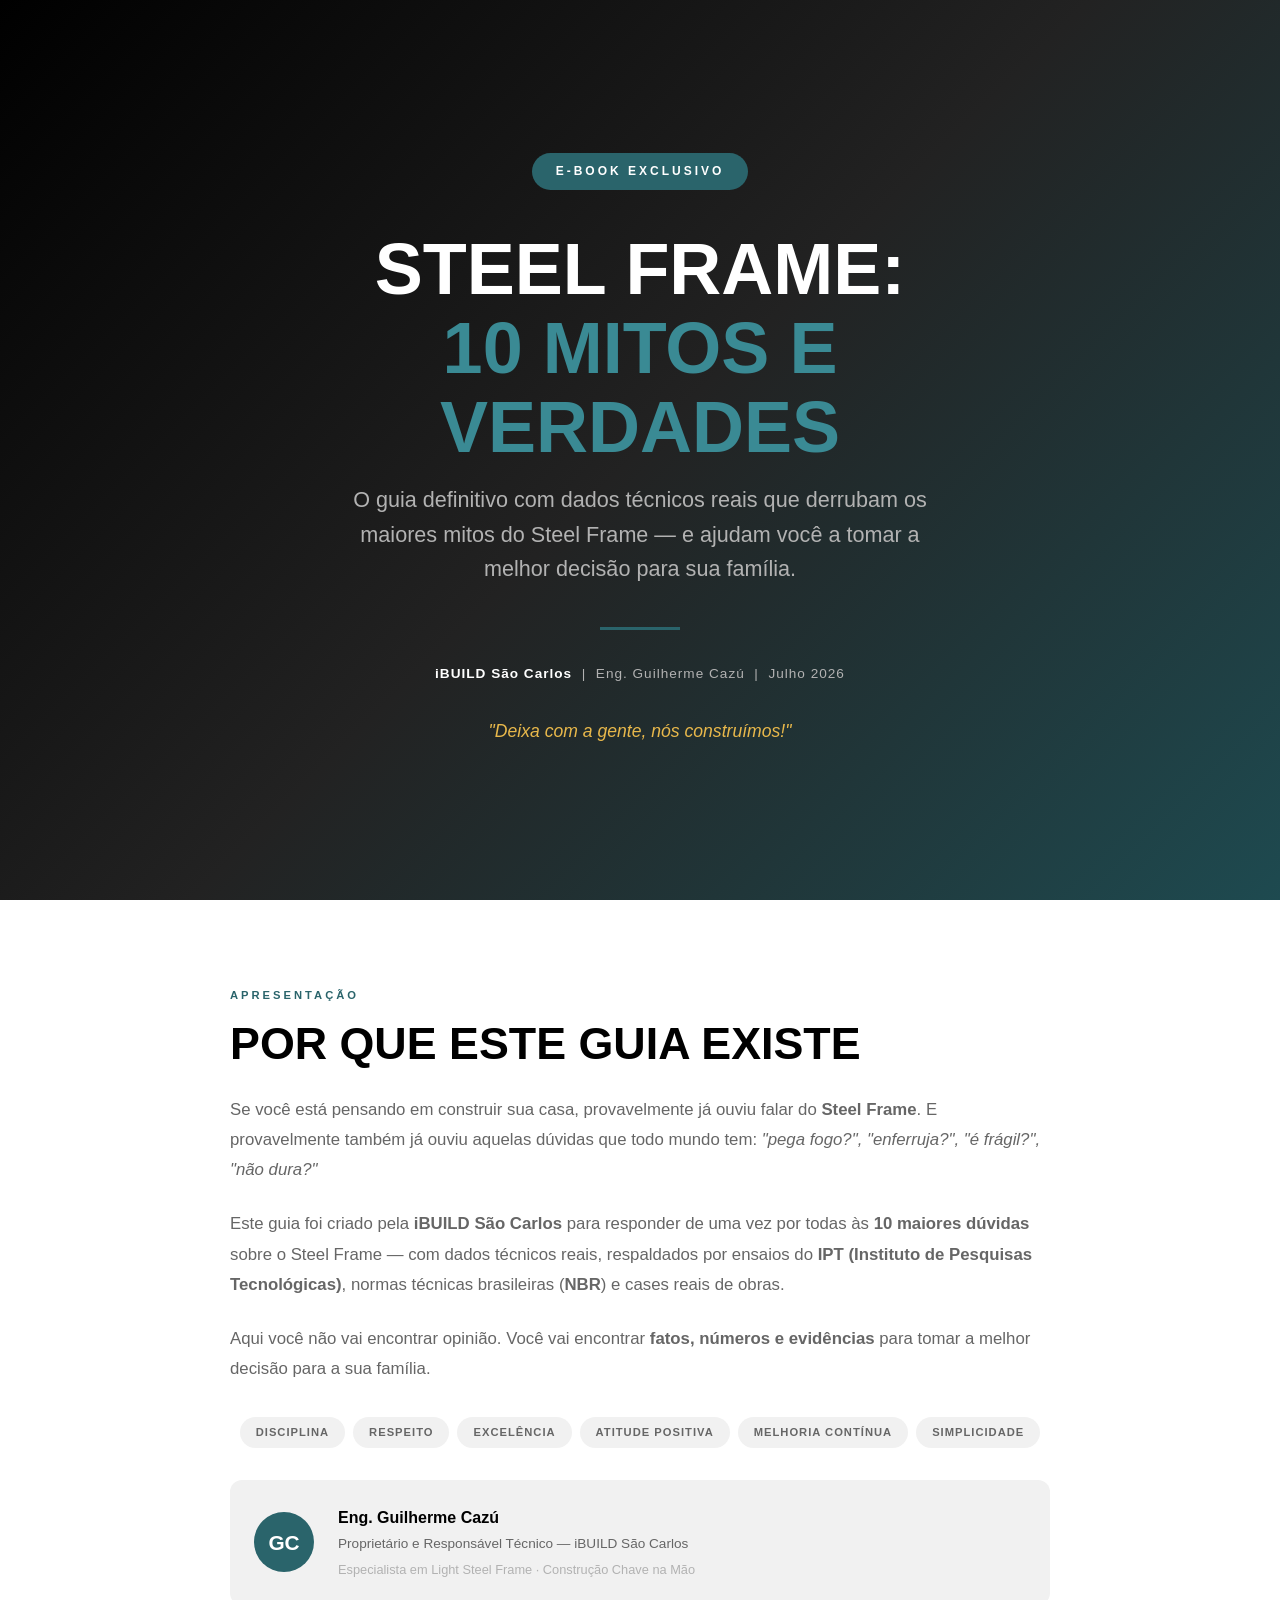
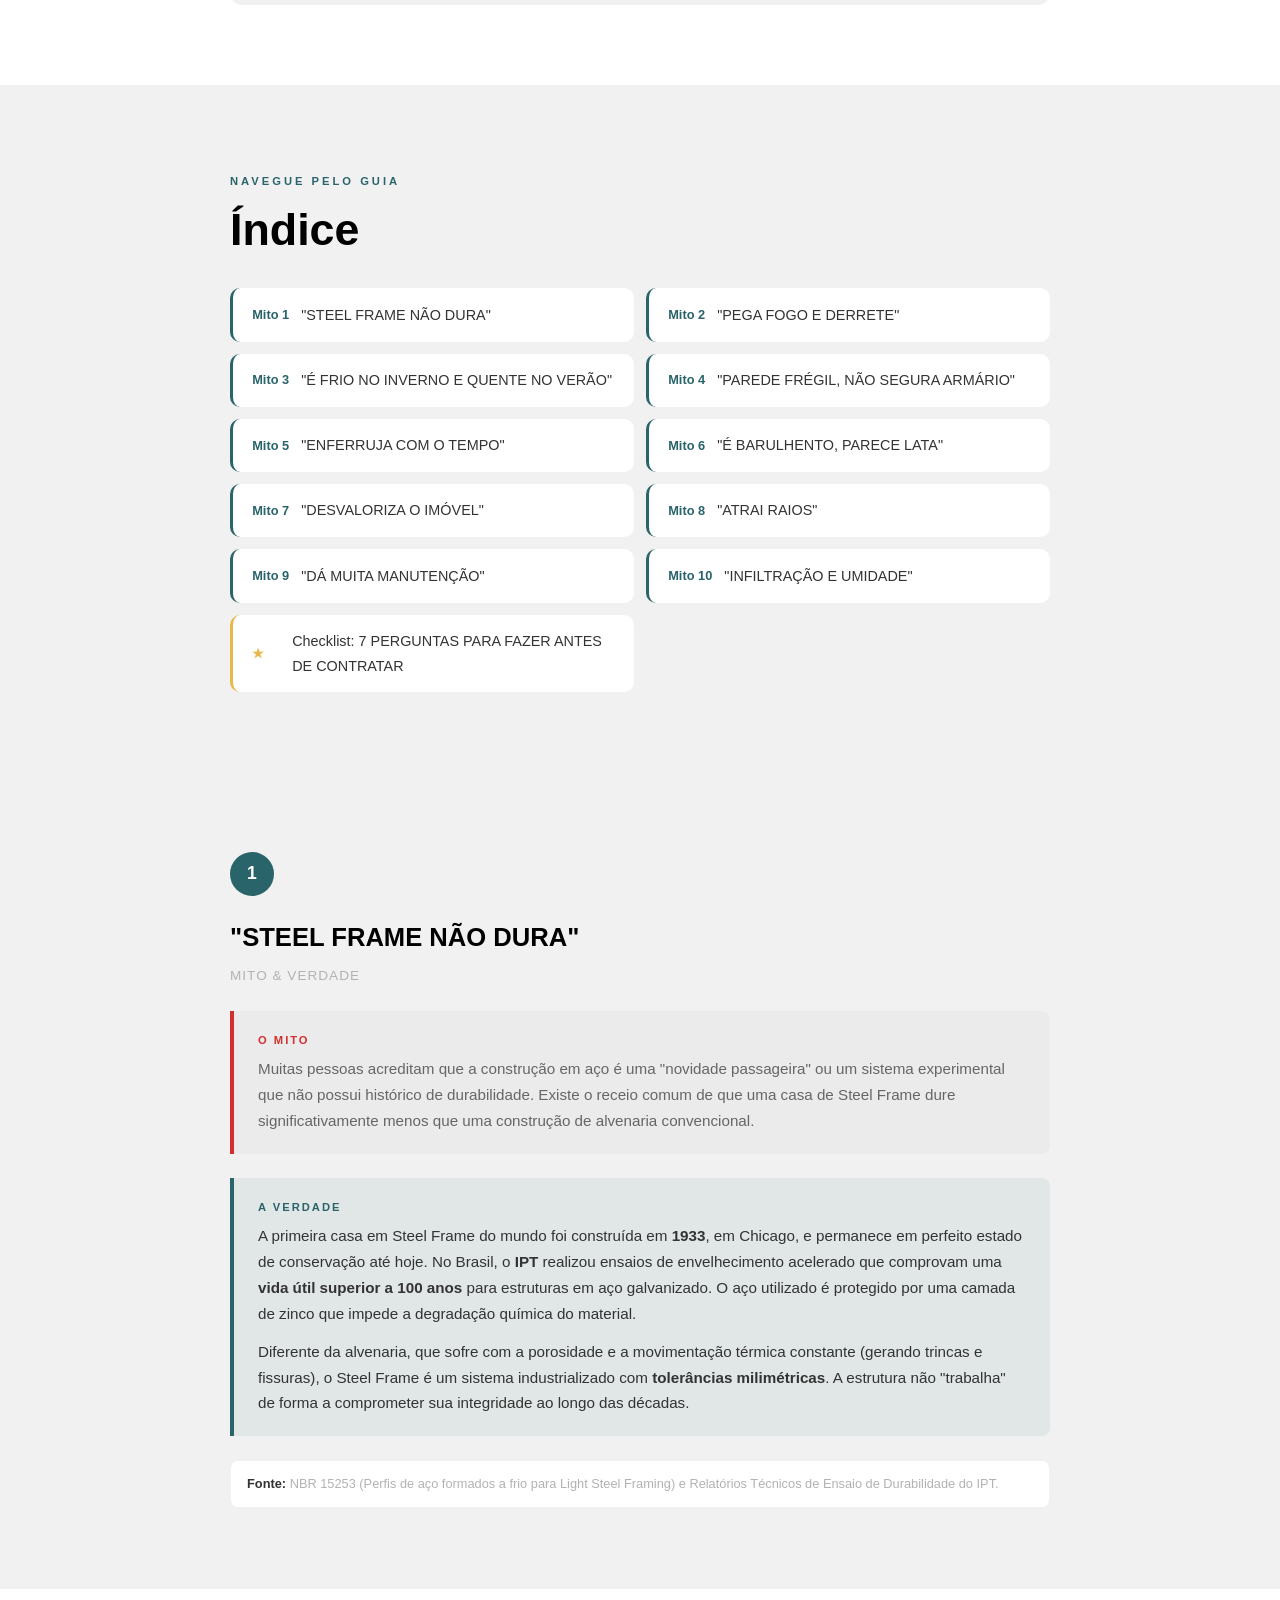
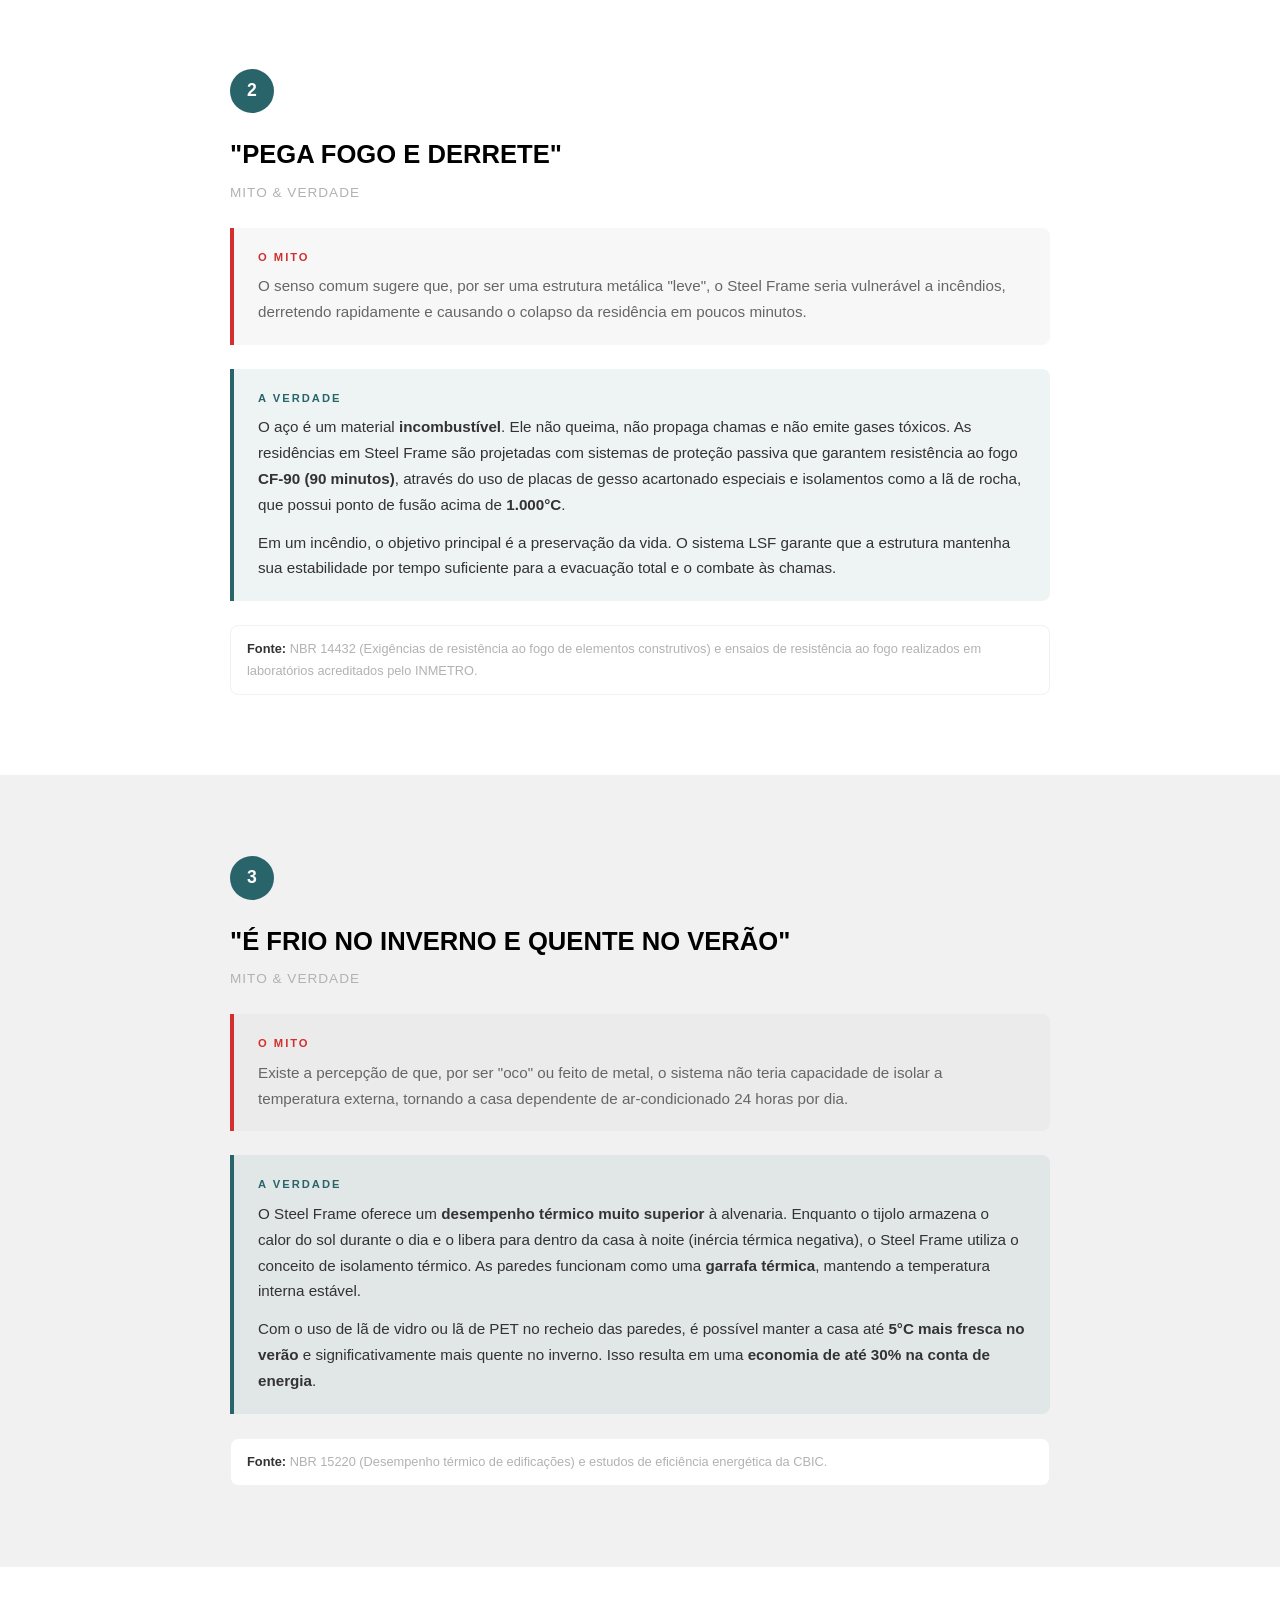
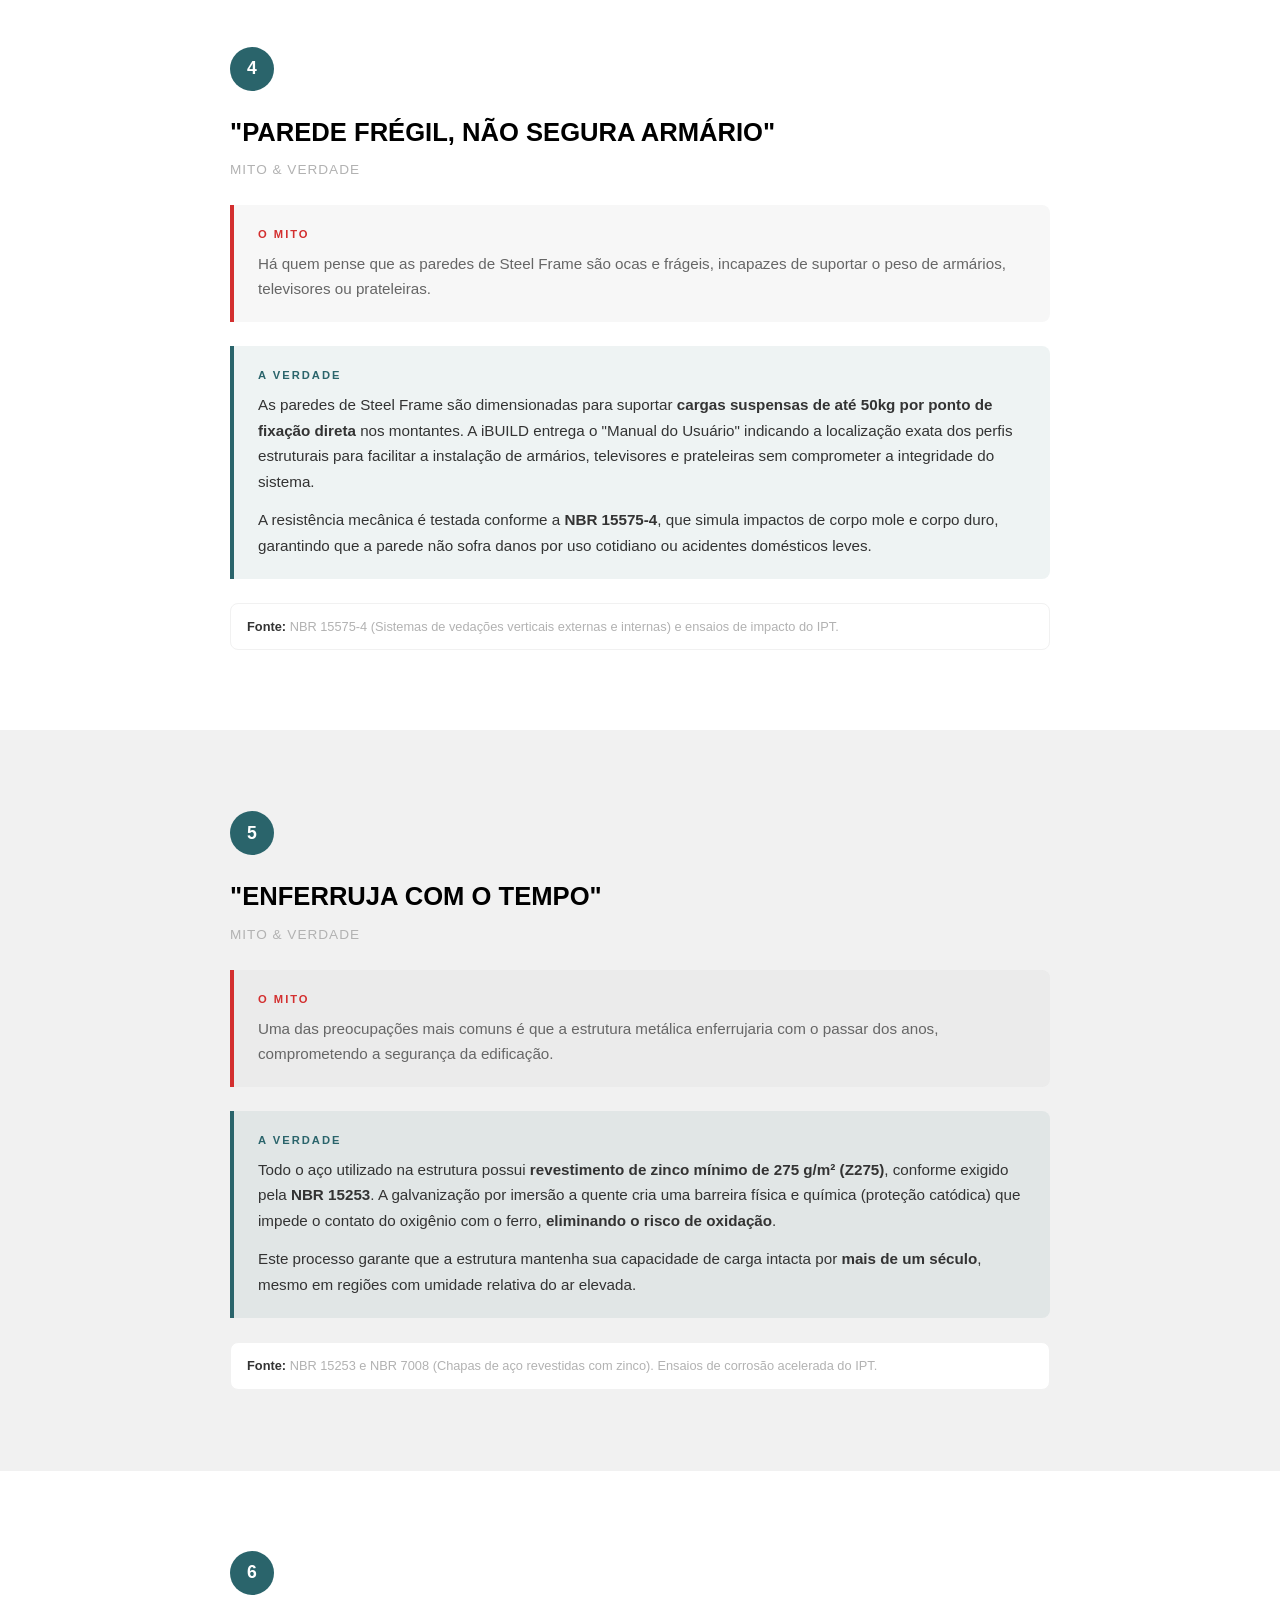
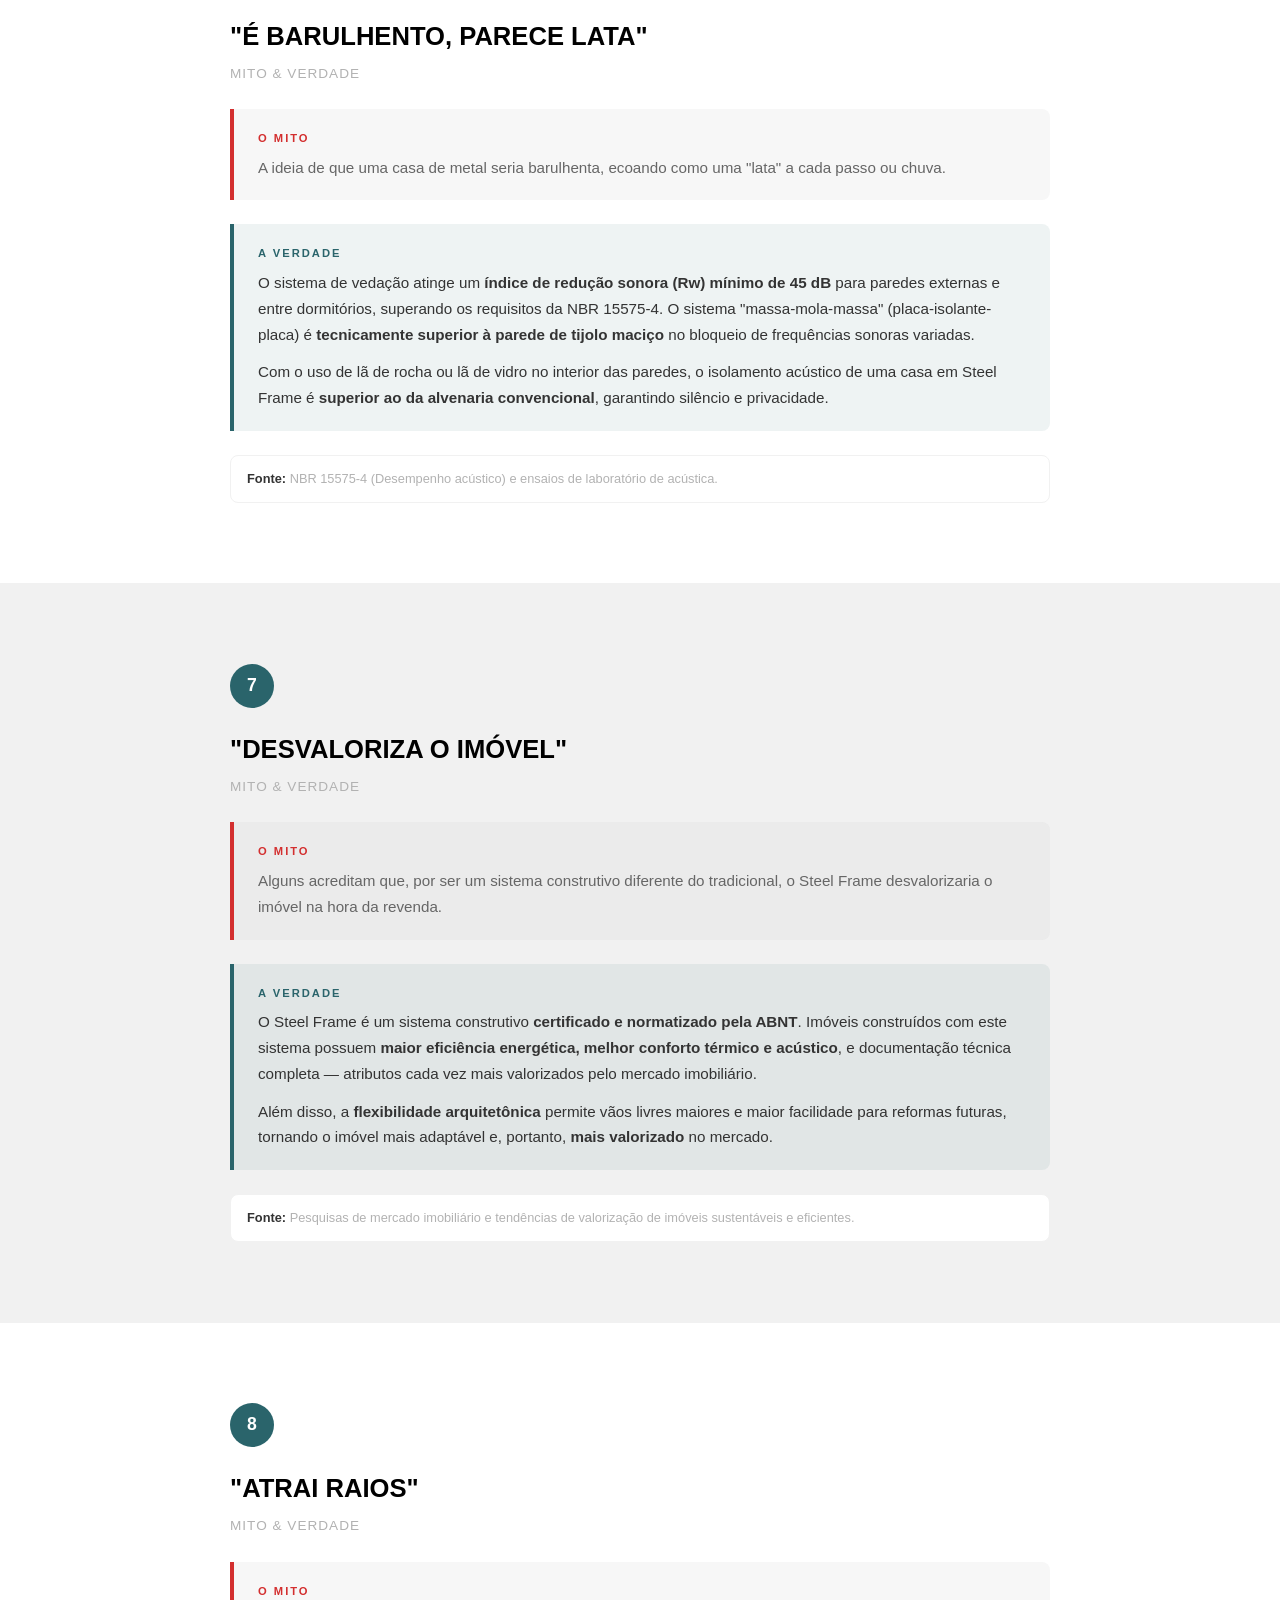
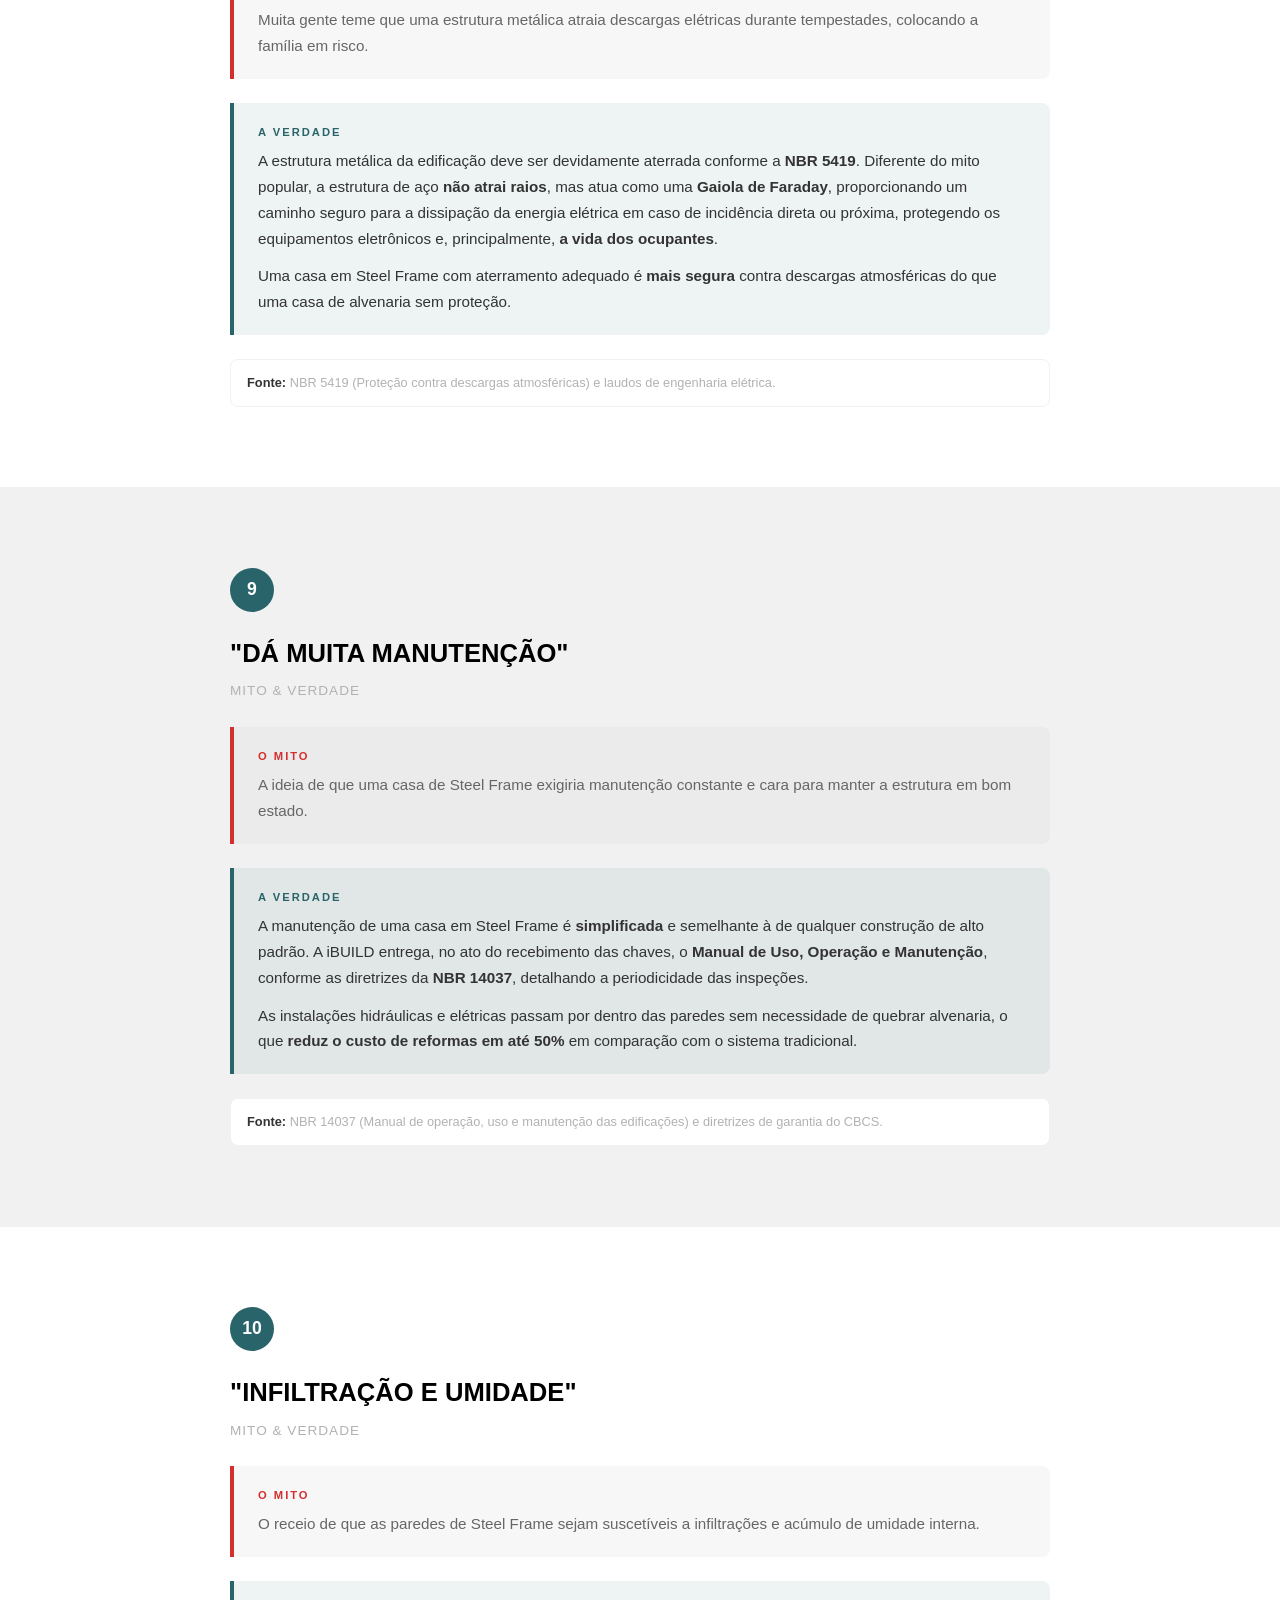
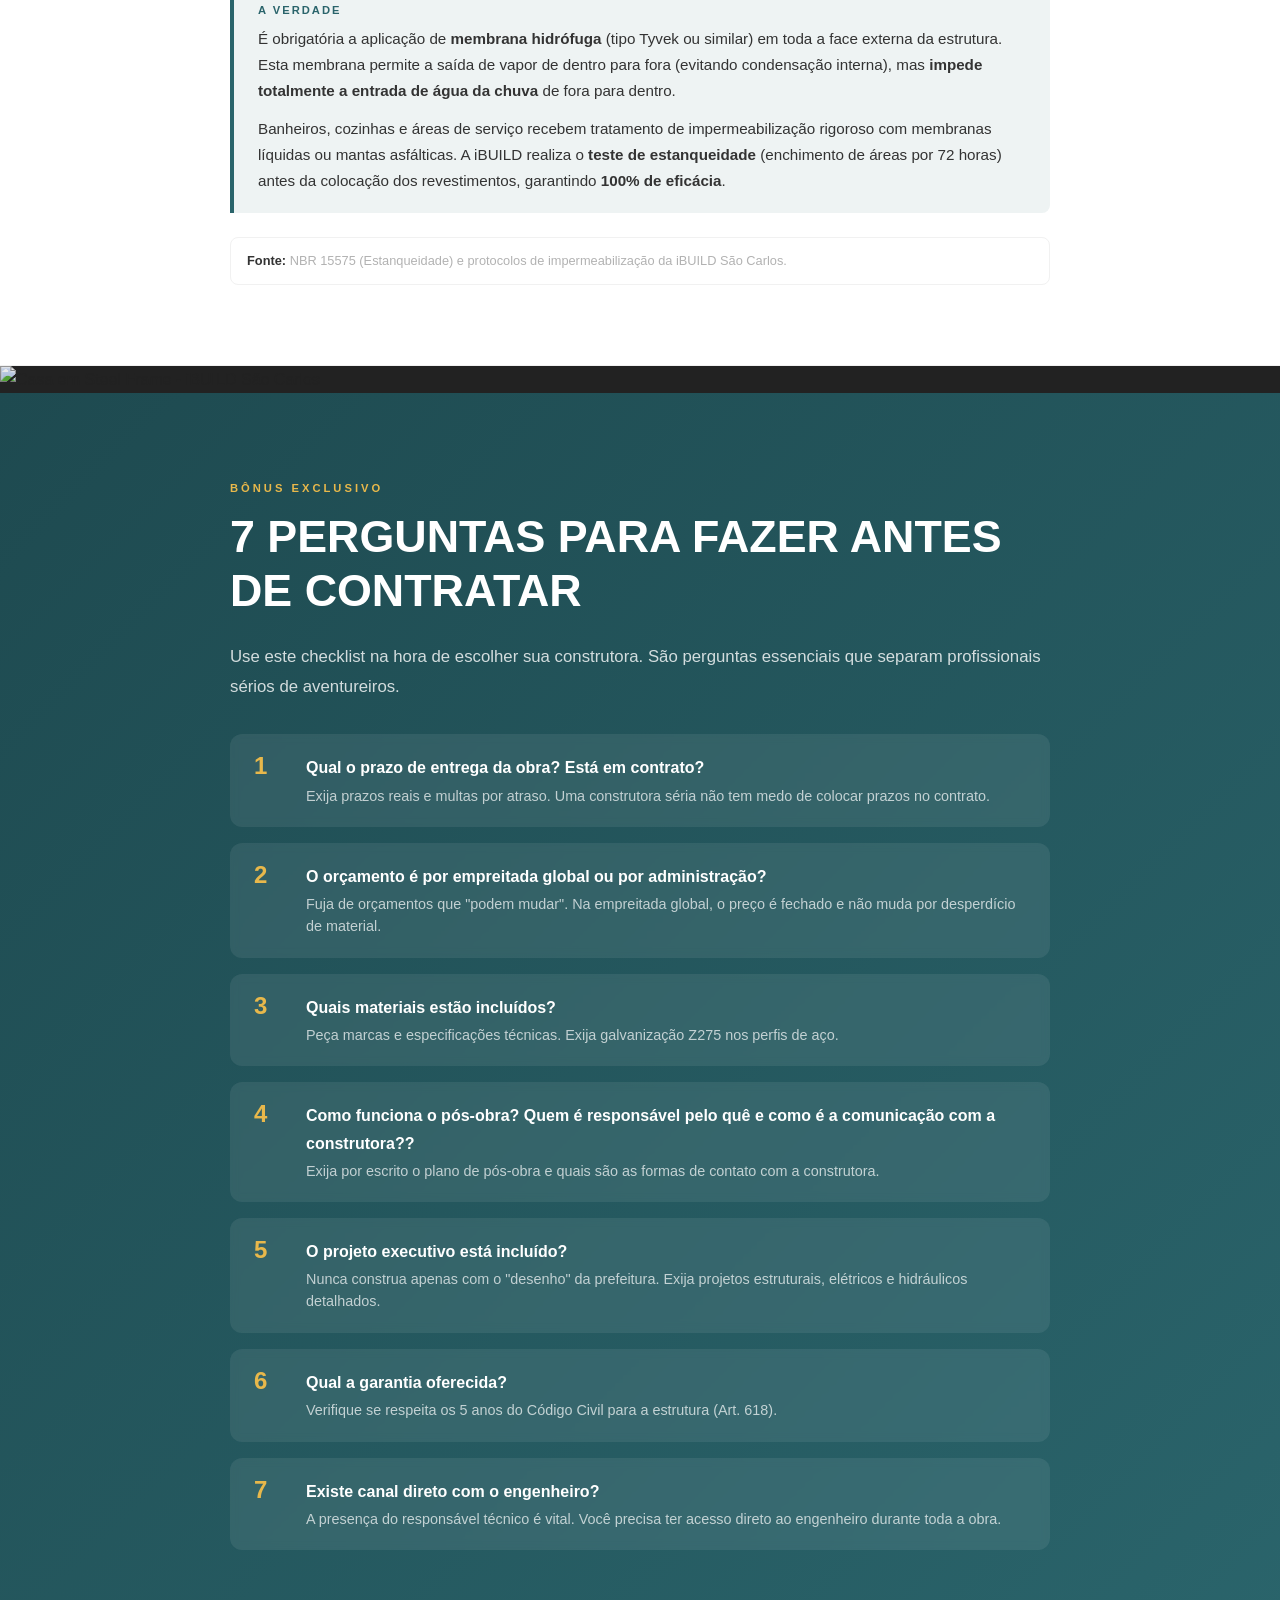
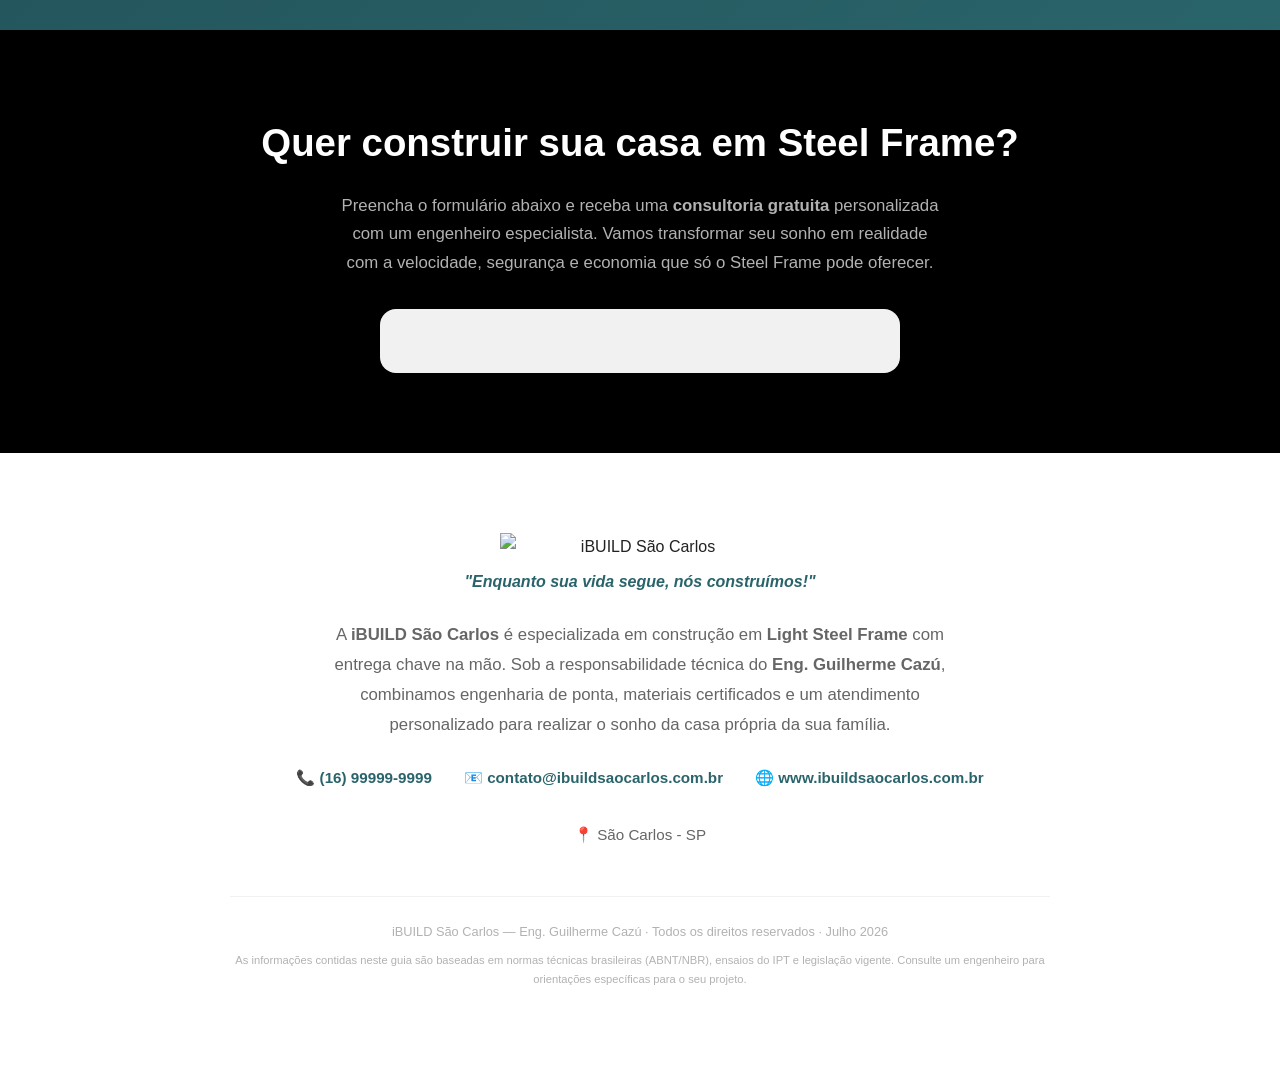
==== commit 9e09c40d: "Update about section with logo image and slogan Replaced about logo text with an image and updated s" ====
--- a/ebook/index.html
+++ b/ebook/index.html
@@ -504,15 +504,12 @@
             text-align: center;
         }
 
-        .about-logo {
-            font-size: 2.5rem;
-            font-weight: 900;
-            color: var(--black);
-            letter-spacing: -1px;
-            margin-bottom: 0.25rem;
-        }
-
-        .about-logo span { color: var(--primary); }
+        .about-logo-img {
+            max-width: 280px;
+            height: auto;
+            margin: 0 auto 0.5rem;
+            display: block;
+        }
 
         .about-slogan {
             font-size: 1rem;
@@ -1042,8 +1039,8 @@
     <!-- ===== SOBRE A iBUILD ===== -->
     <section class="about">
         <div class="container">
-            <div class="about-logo"><span>i</span>BUILD</div>
-            <p class="about-slogan">"Deixa com a gente, nós construímos!"</p>
+            <img src="assets/LOGOHORIZONTALNOVO.webp" alt="iBUILD São Carlos" class="about-logo-img" loading="lazy">            
+            <p class="about-slogan">"Enquanto sua vida segue, nós construímos!"</p>
             <p class="section-text" style="max-width:650px;margin:0 auto;">
                 A <strong>iBUILD São Carlos</strong> é especializada em construção em <strong>Light Steel Frame</strong> com entrega chave na mão. Sob a responsabilidade técnica do <strong>Eng. Guilherme Cazú</strong>, combinamos engenharia de ponta, materiais certificados e um atendimento personalizado para realizar o sonho da casa própria da sua família.
             </p>
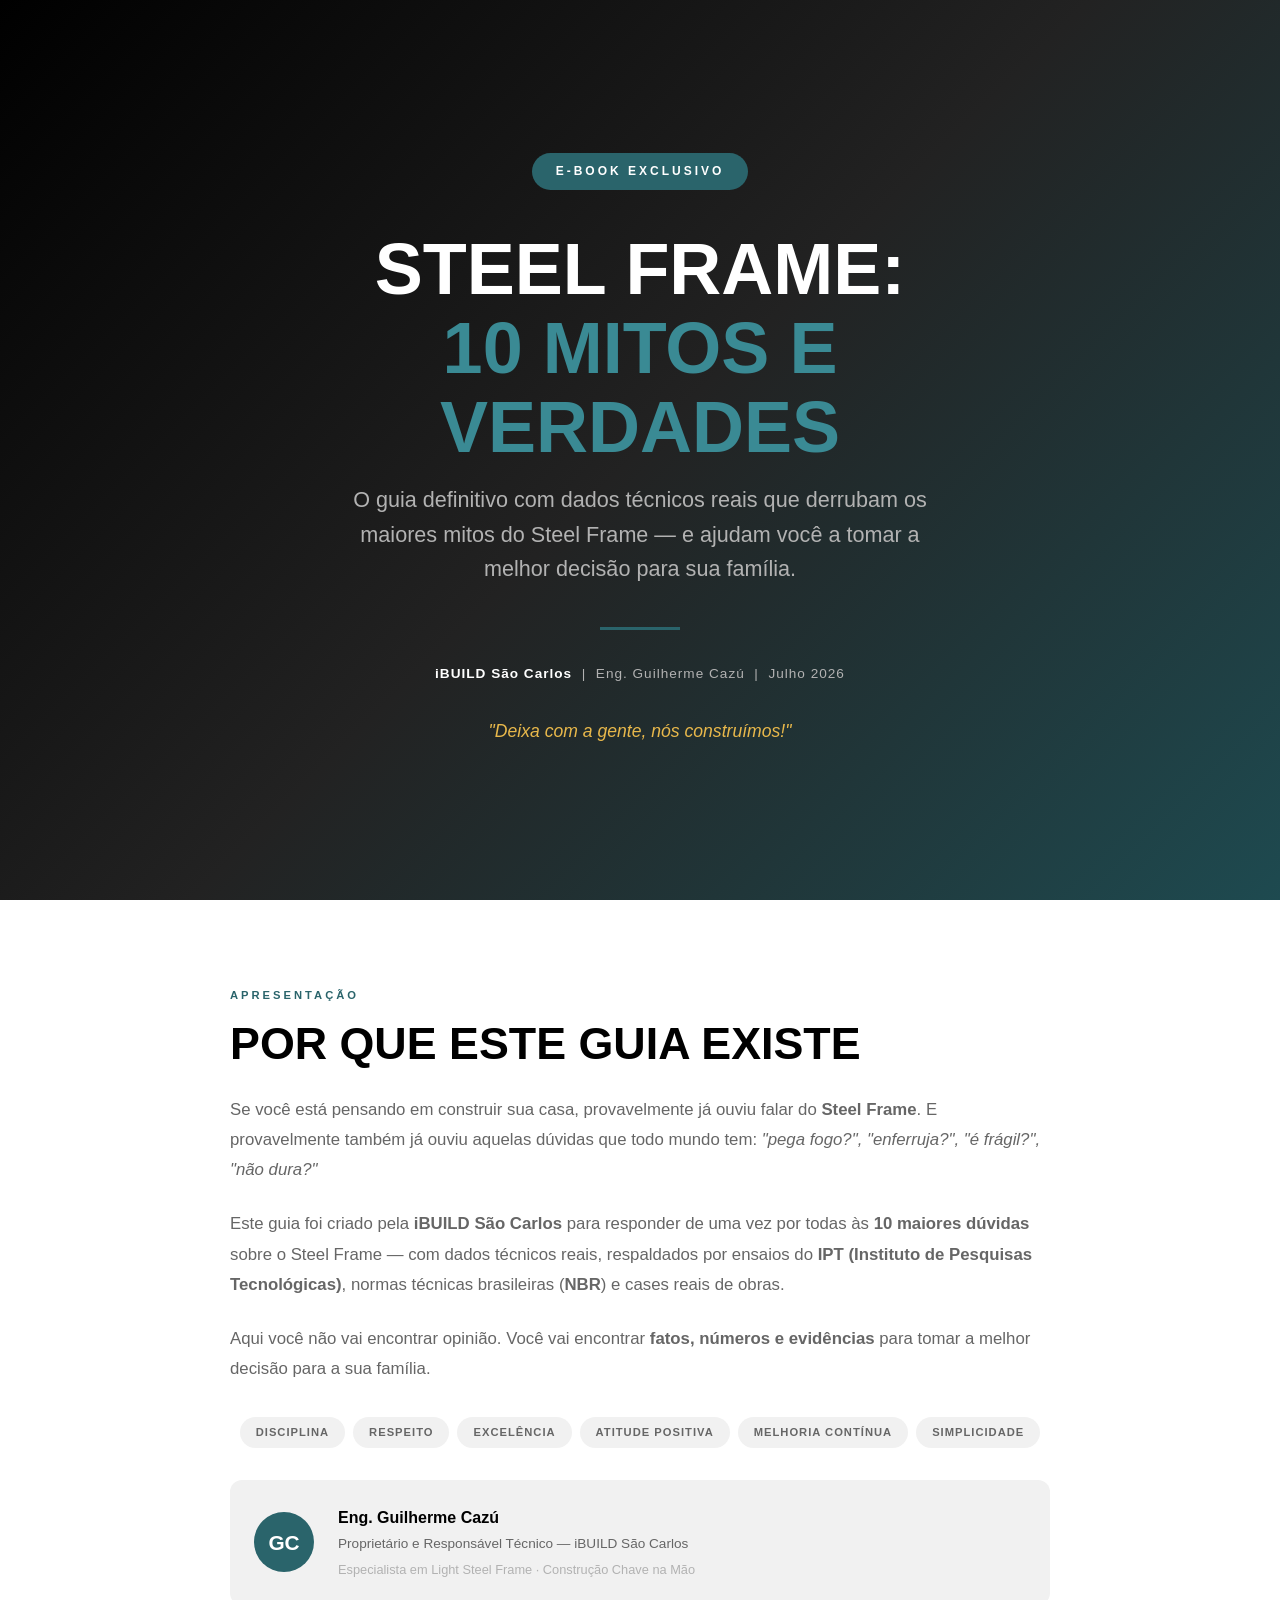
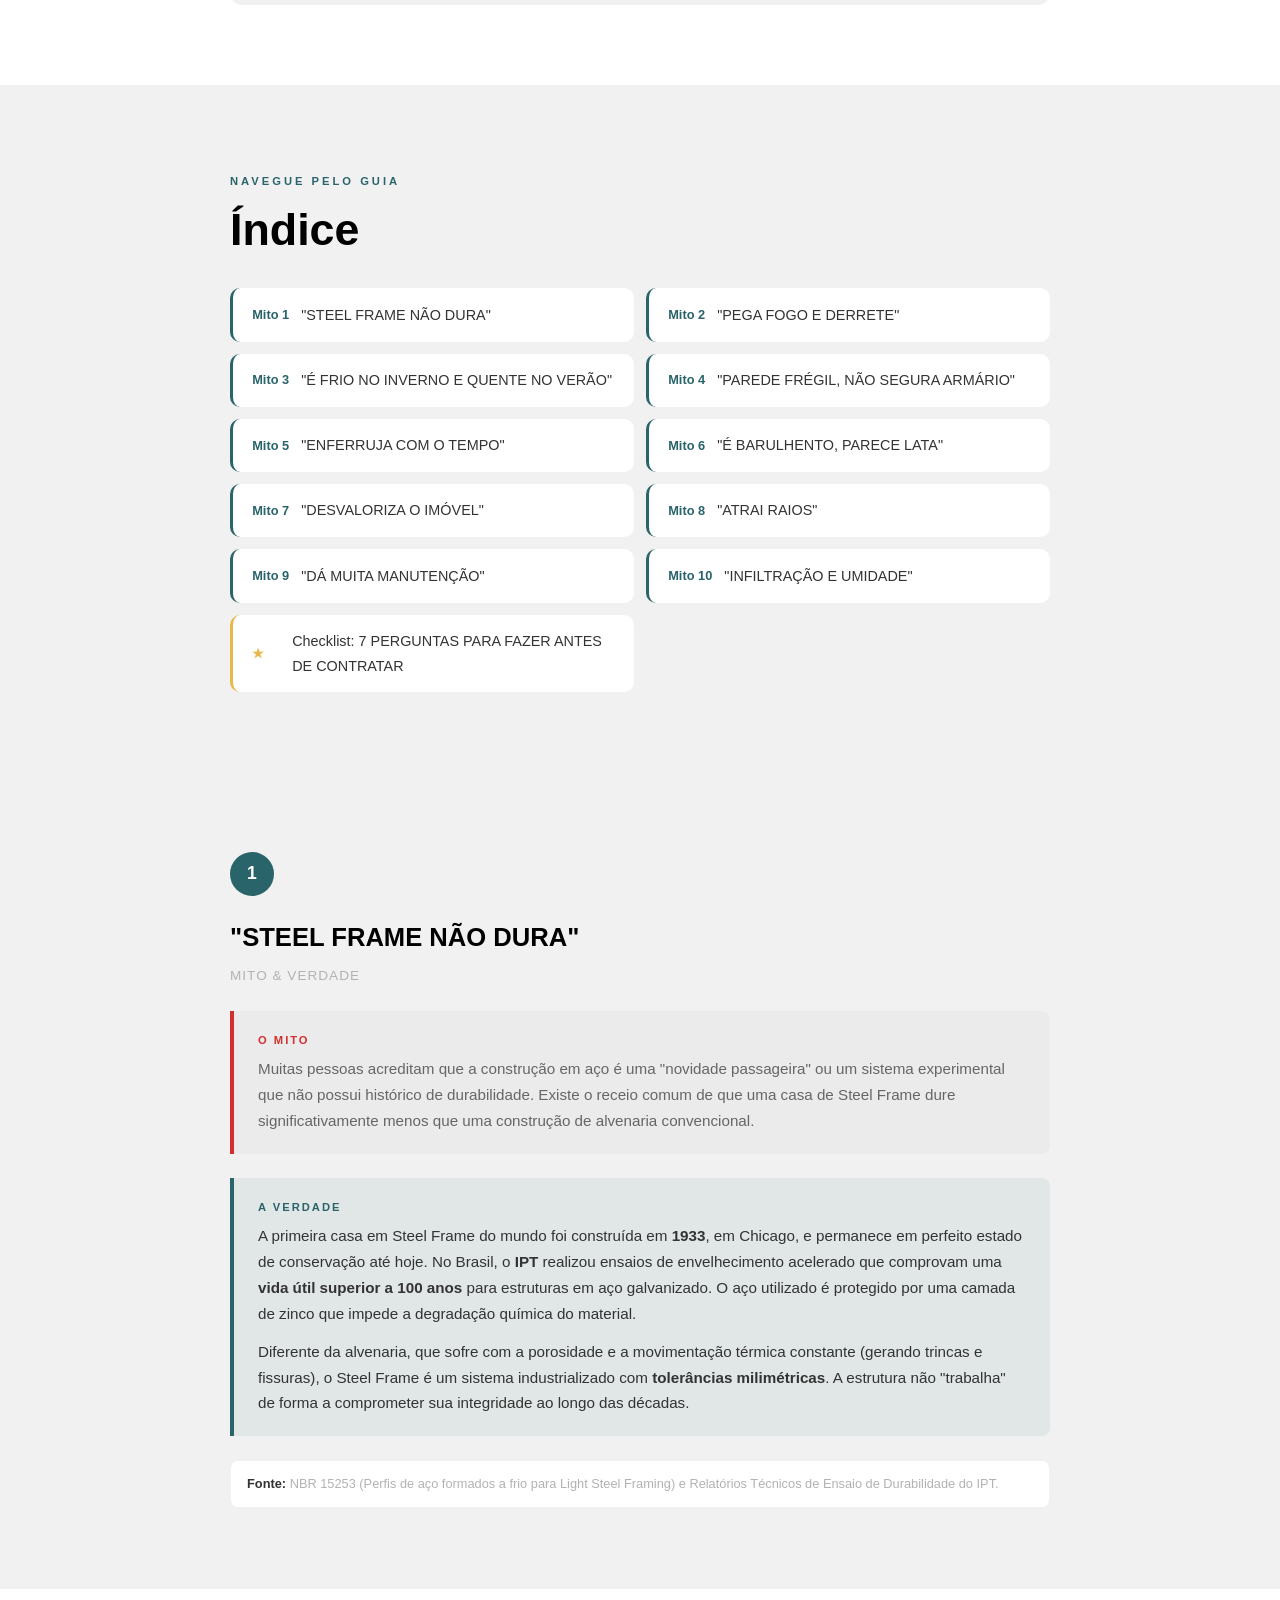
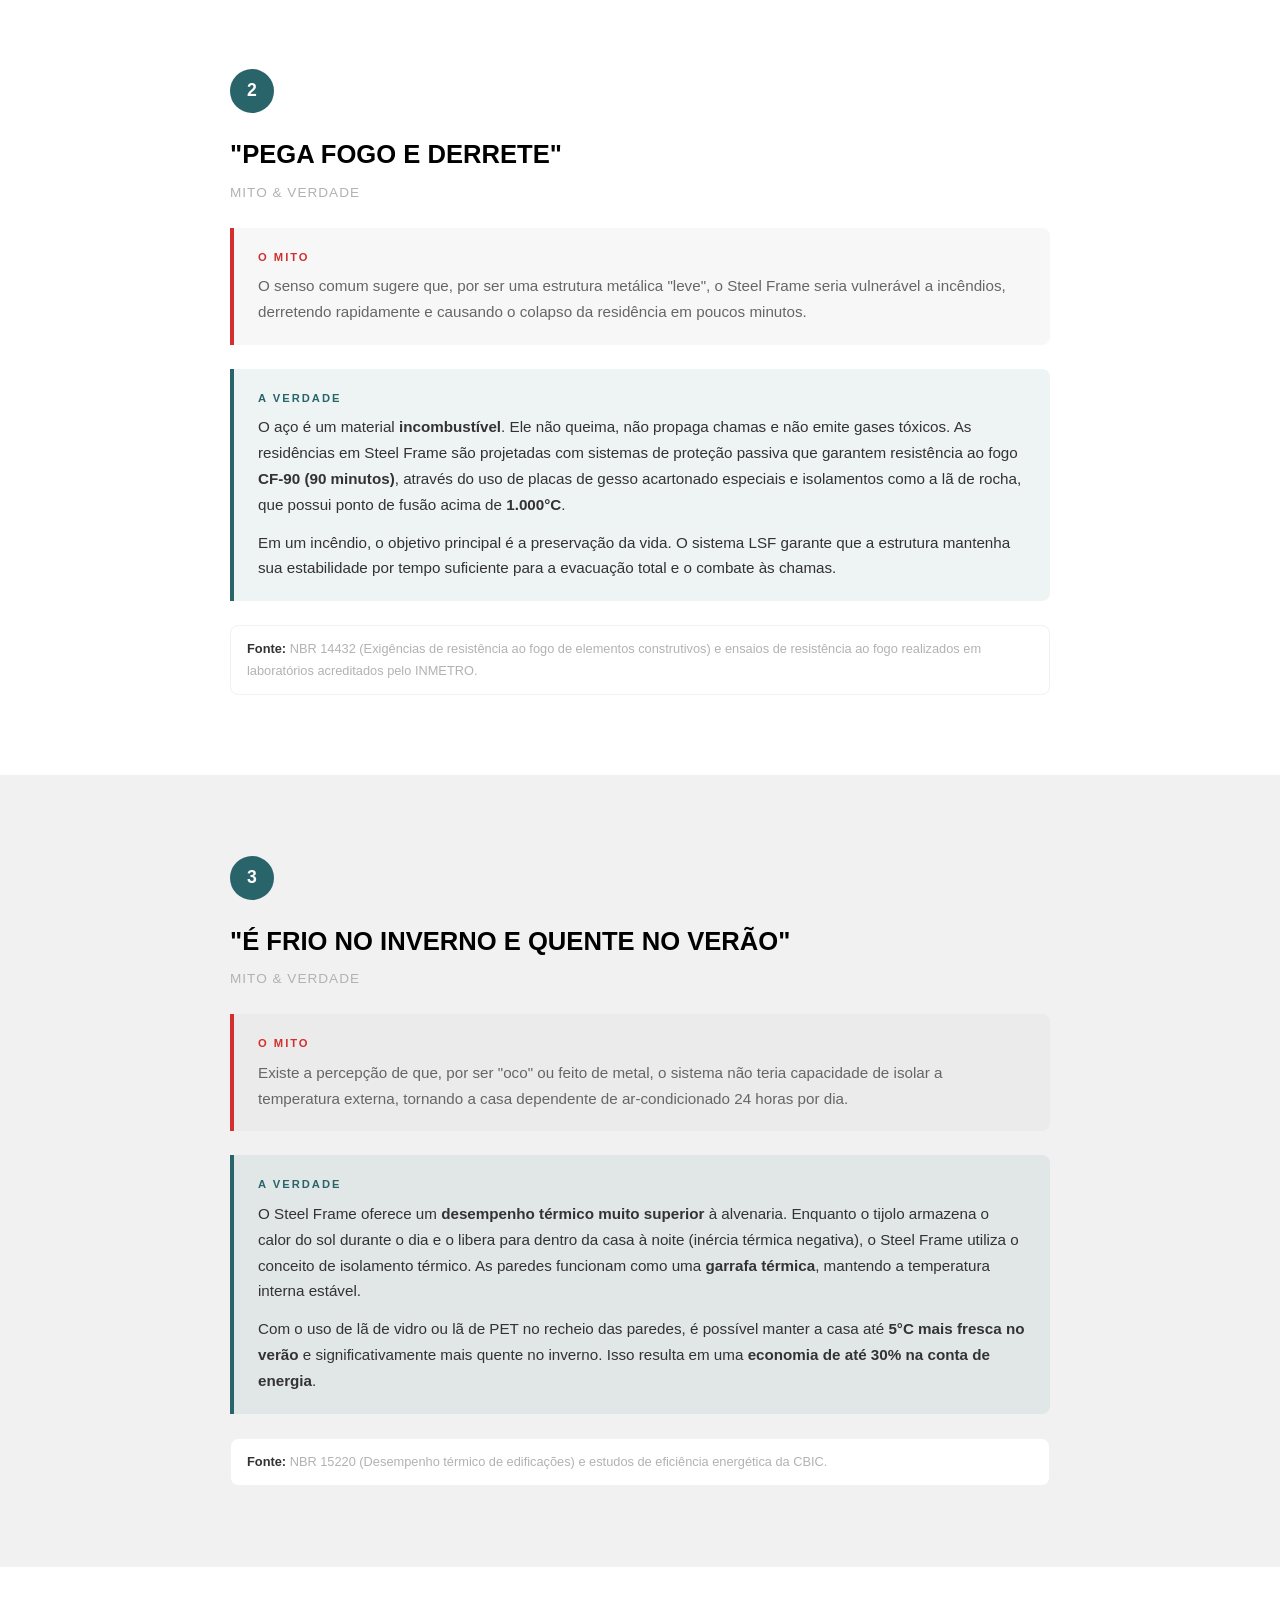
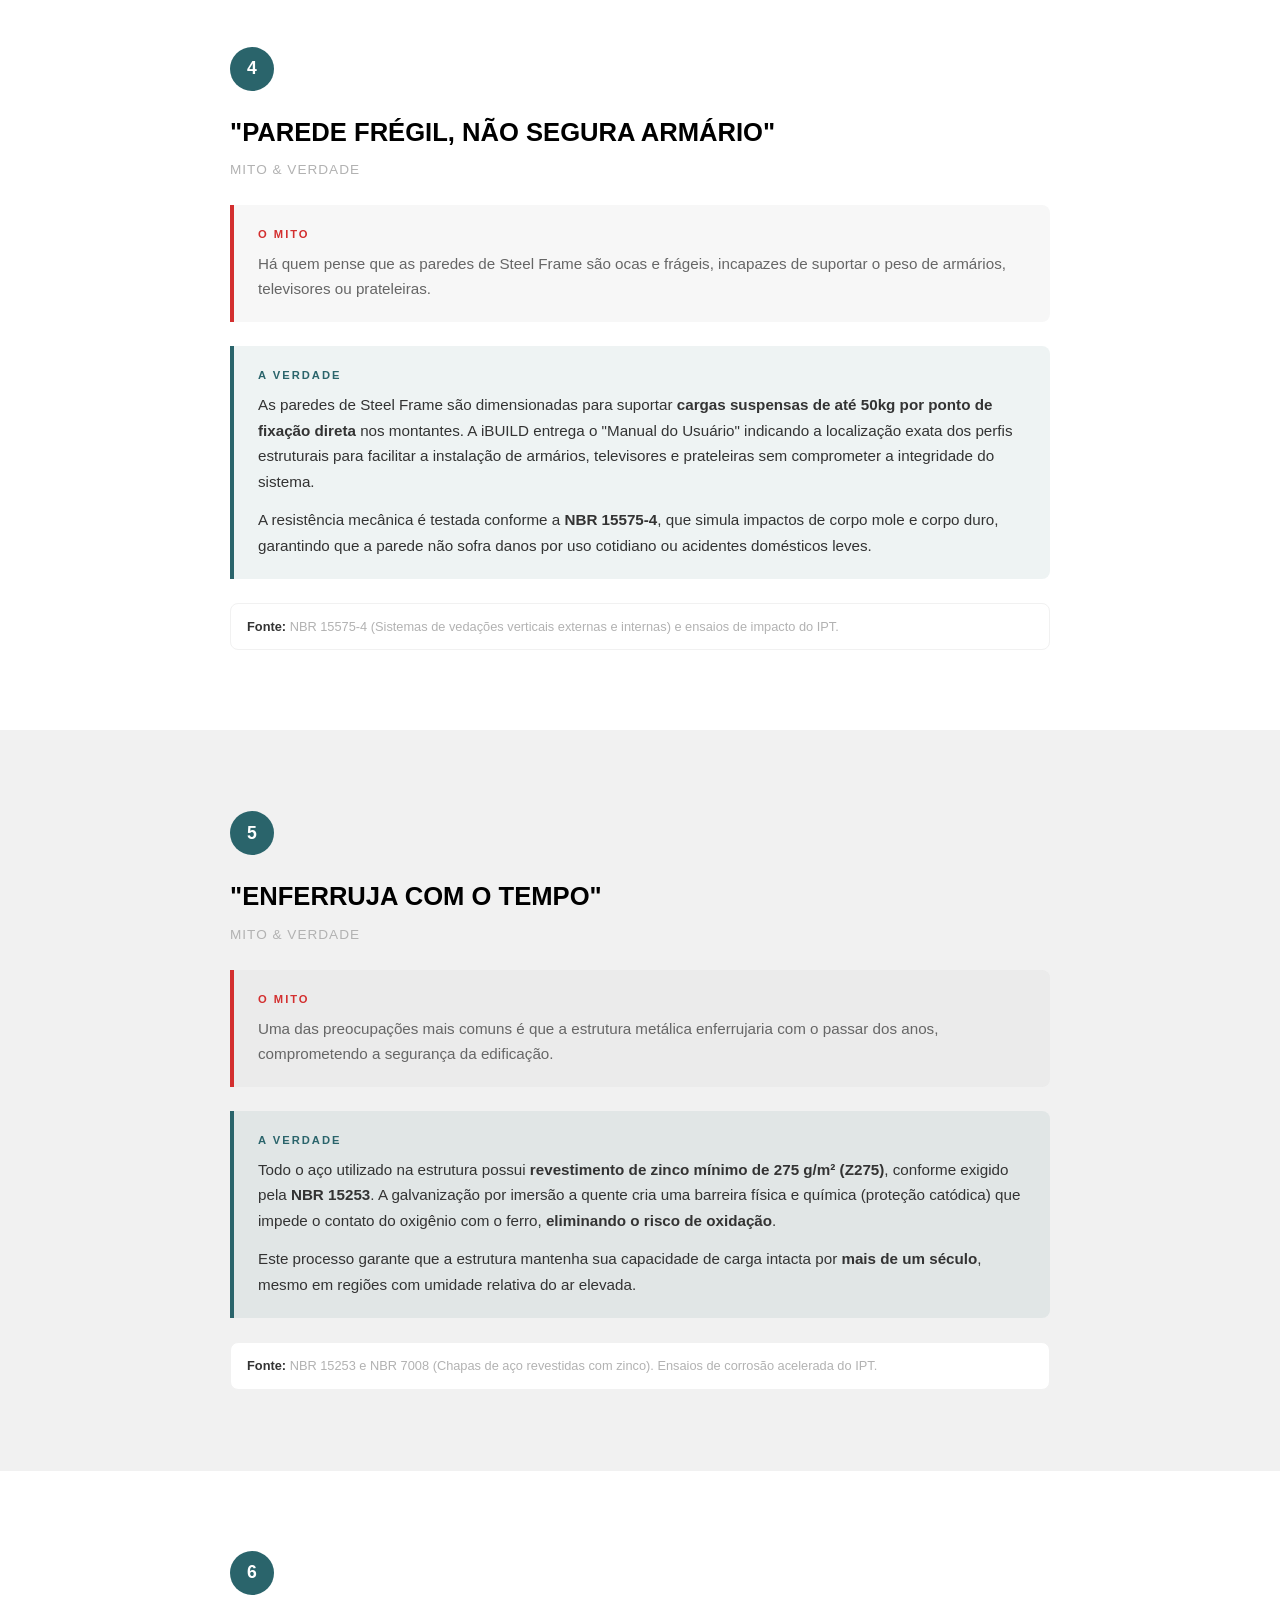
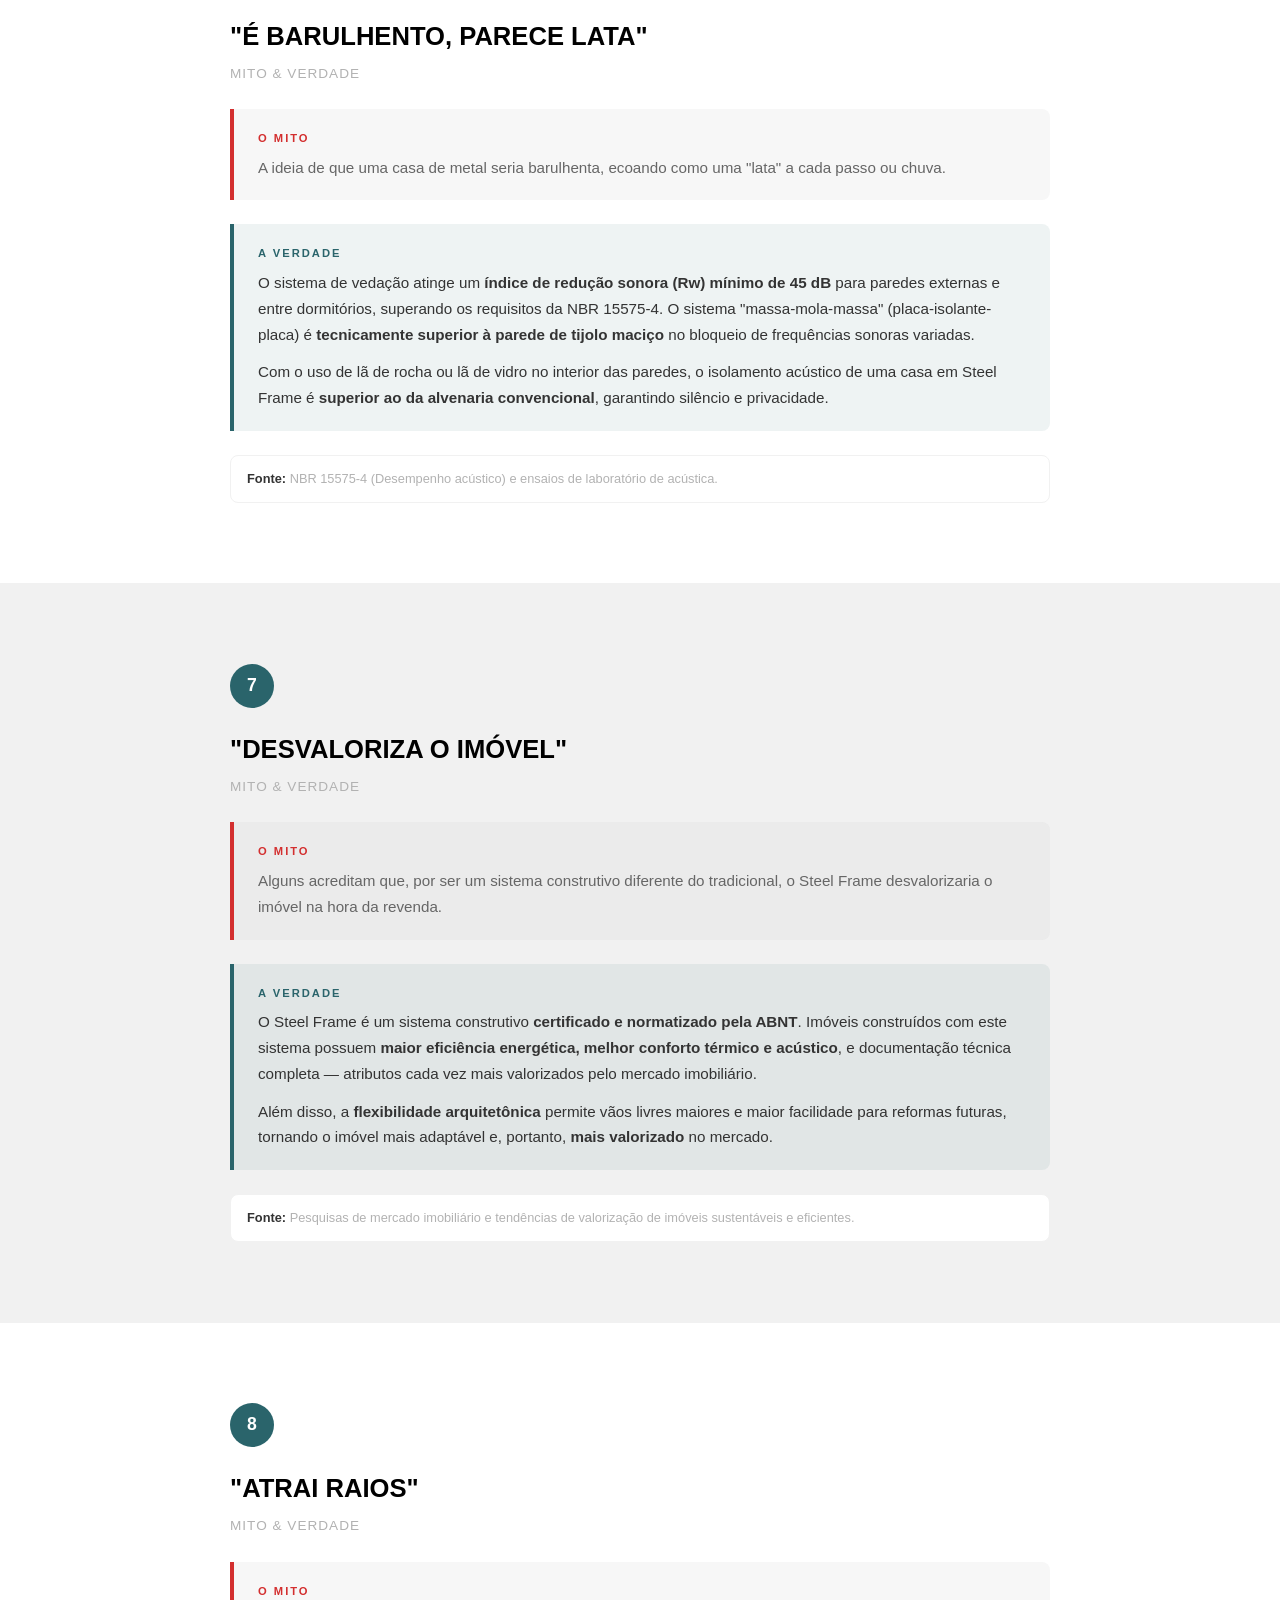
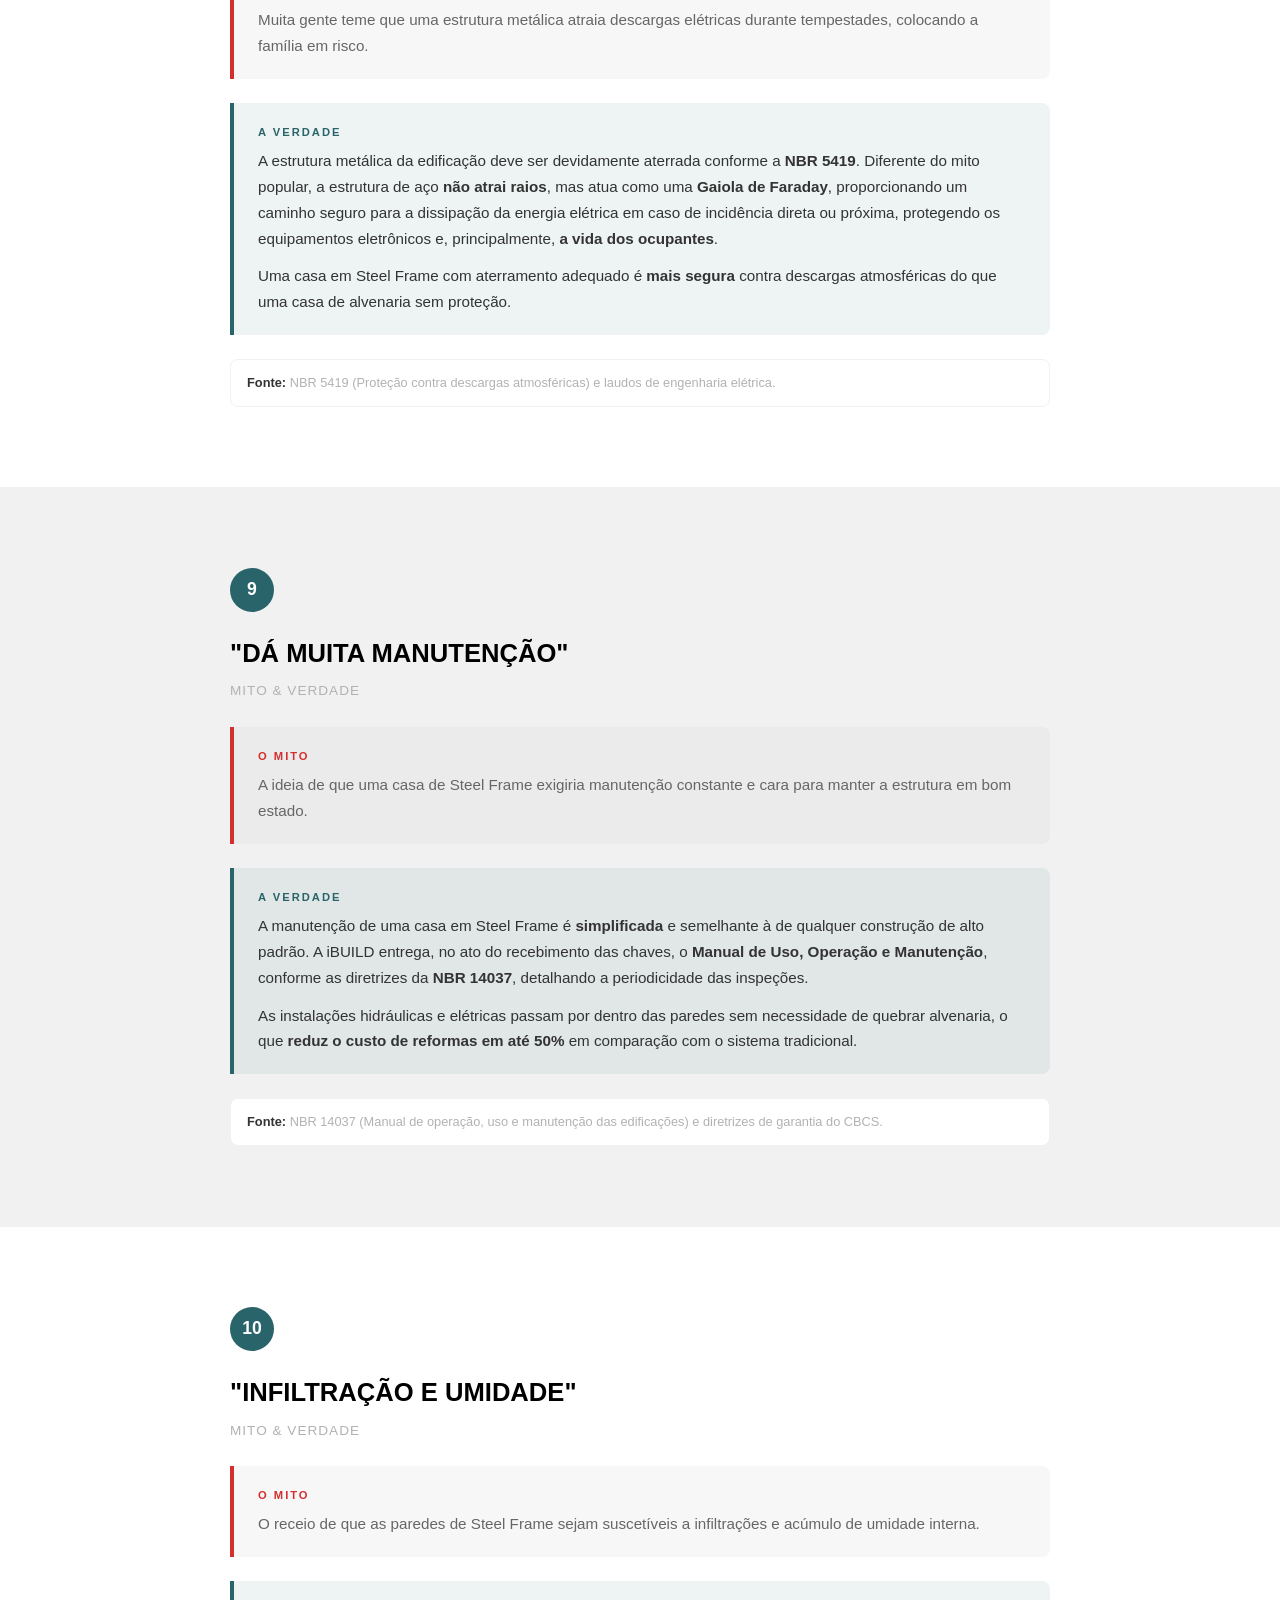
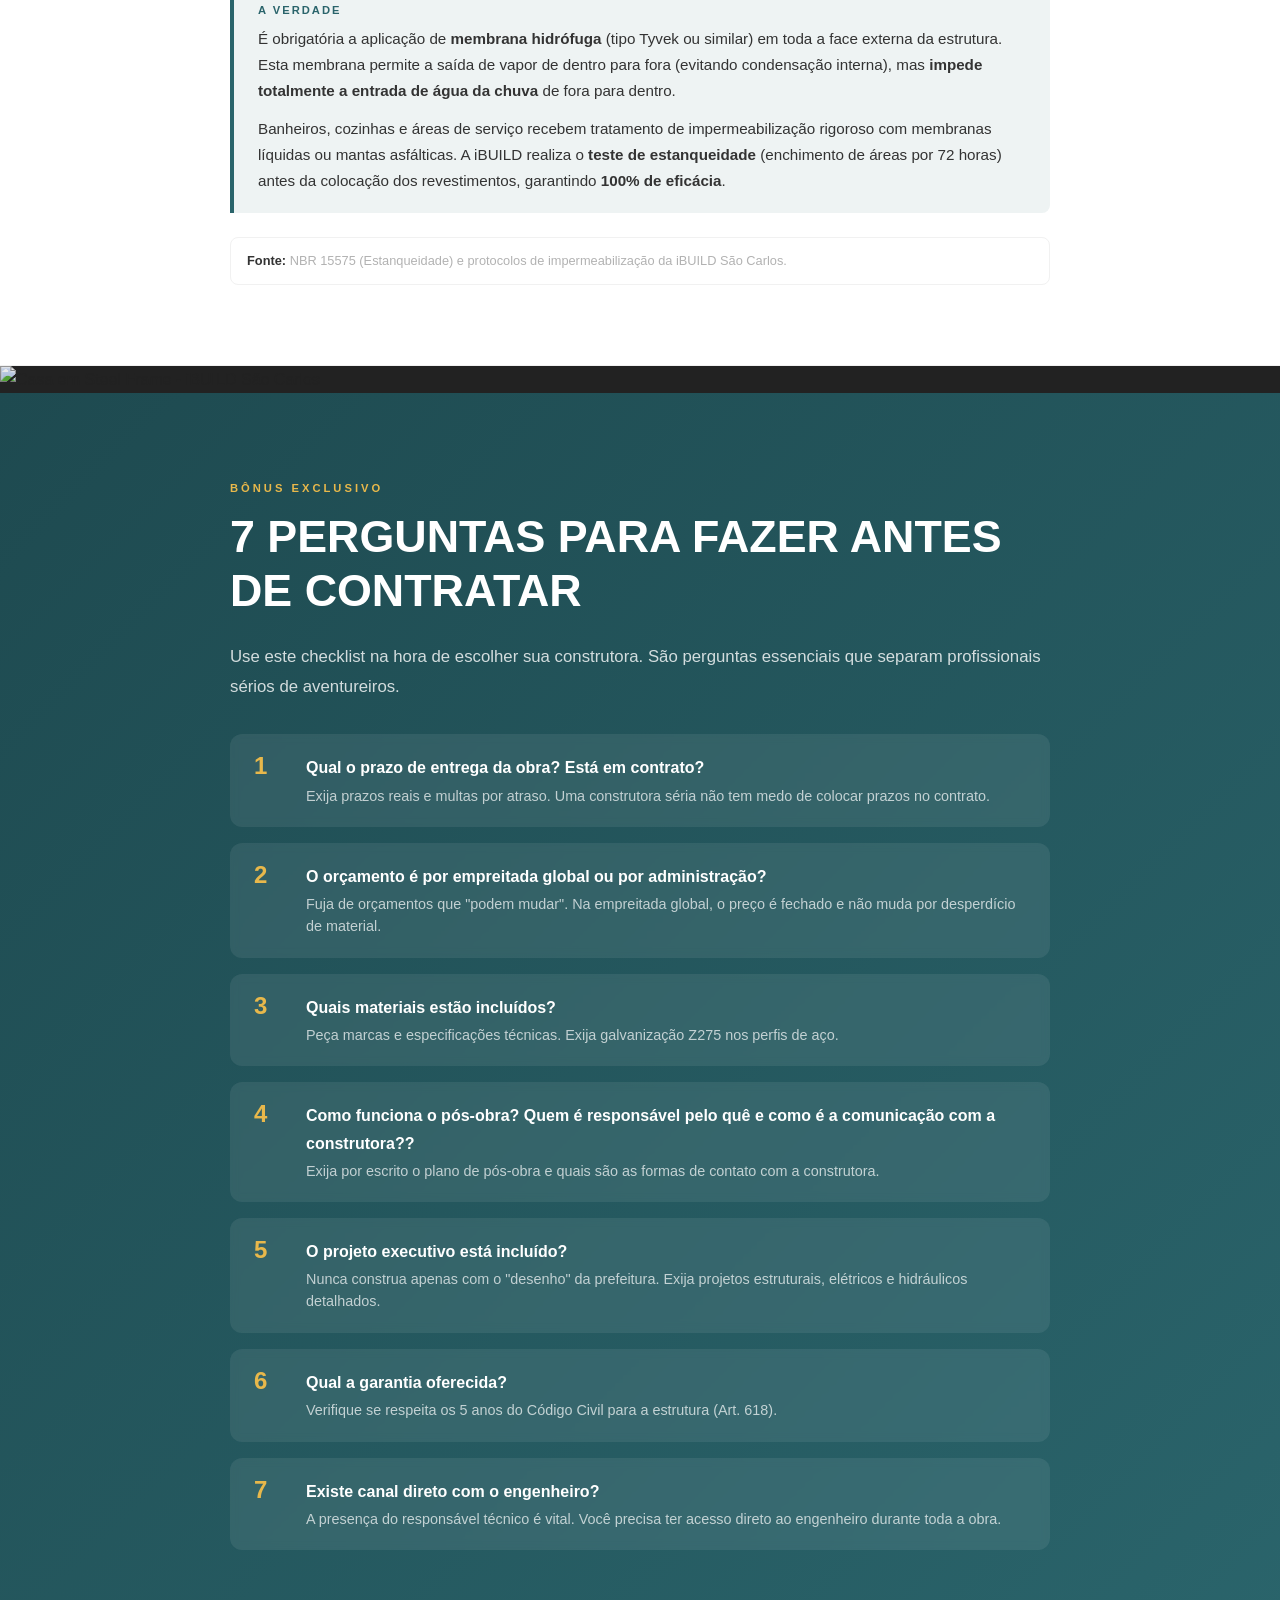
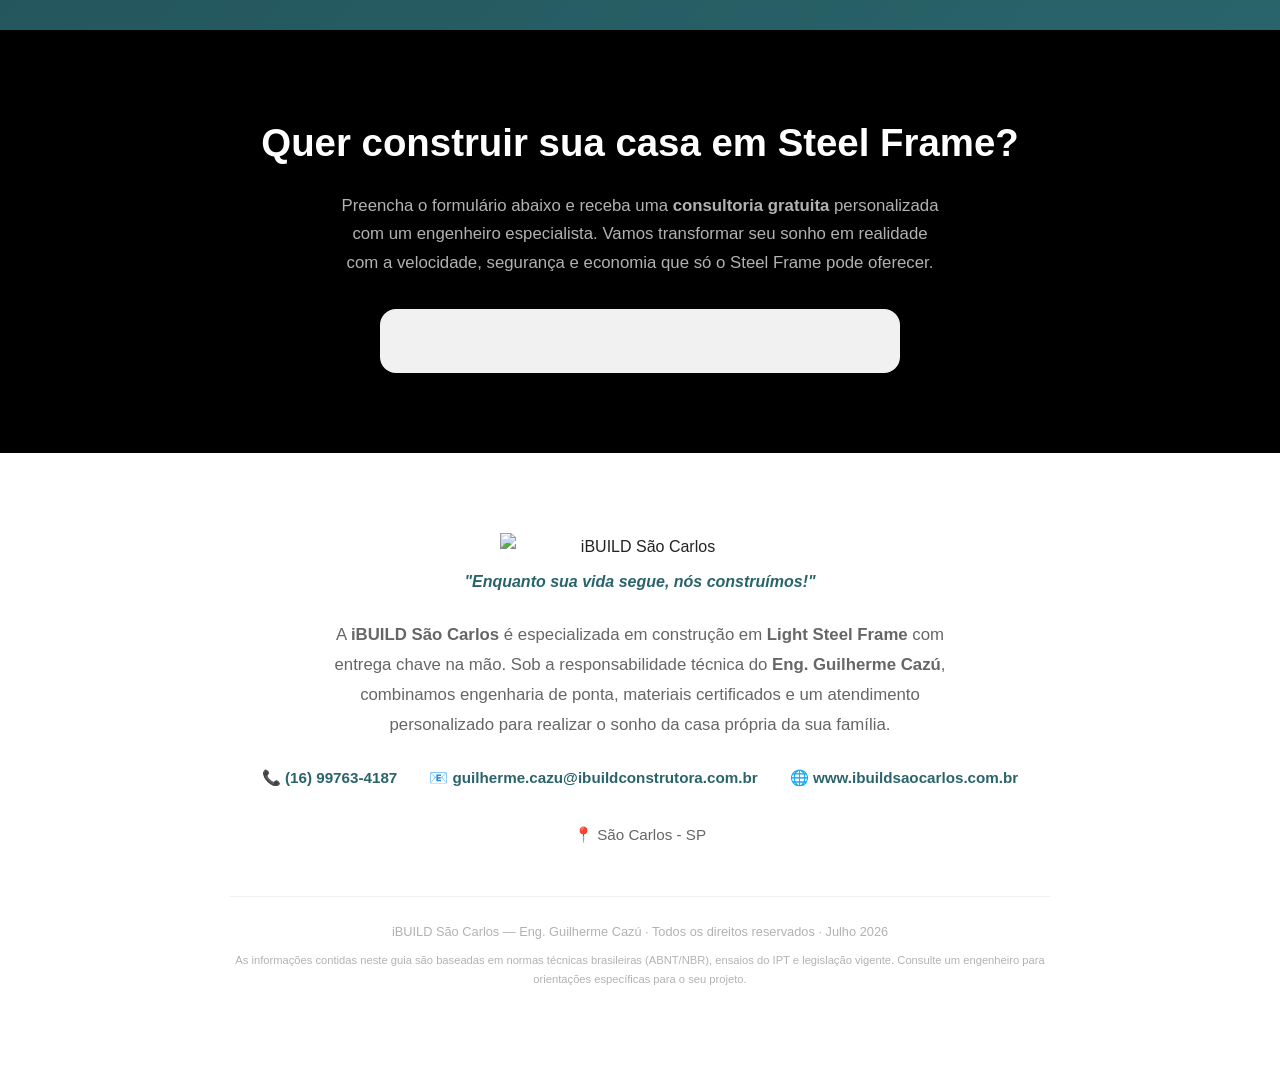
==== commit 73e50024: "Update contact information in index.html" ====
--- a/ebook/index.html
+++ b/ebook/index.html
@@ -1046,8 +1046,8 @@
             </p>
 
             <div class="about-contact">
-                <span>📞 <a href="tel:+5516999999999">(16) 99999-9999</a></span>
-                <span>📧 <a href="mailto:contato@ibuildsaocarlos.com.br">contato@ibuildsaocarlos.com.br</a></span>
+                <span>📞 <a href="tel:+551697634187">(16) 99763-4187</a></span>
+                <span>📧 <a href="mailto:guilherme.cazu@ibuildconstrutora.com.br">guilherme.cazu@ibuildconstrutora.com.br</a></span>
                 <span>🌐 <a href="https://www.ibuildsaocarlos.com.br" target="_blank">www.ibuildsaocarlos.com.br</a></span>
                 <span>📍 São Carlos - SP</span>
             </div>
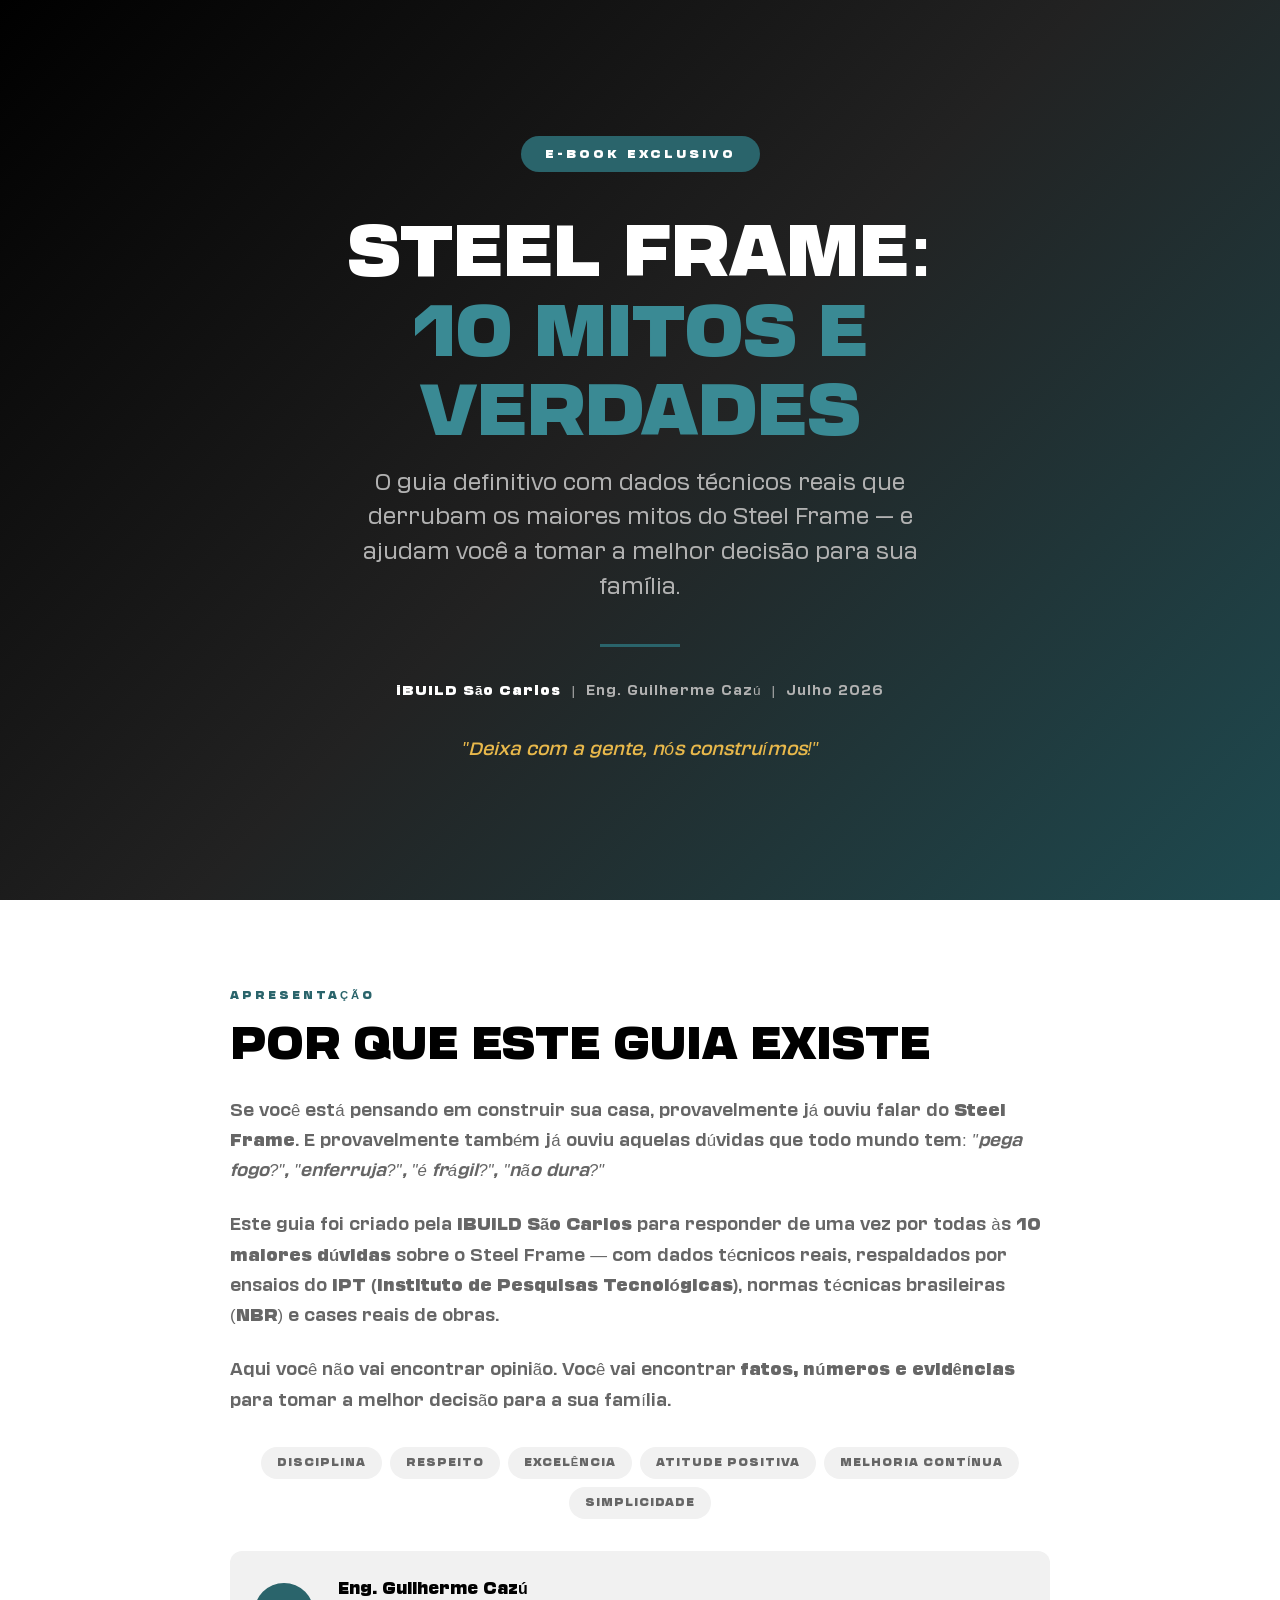
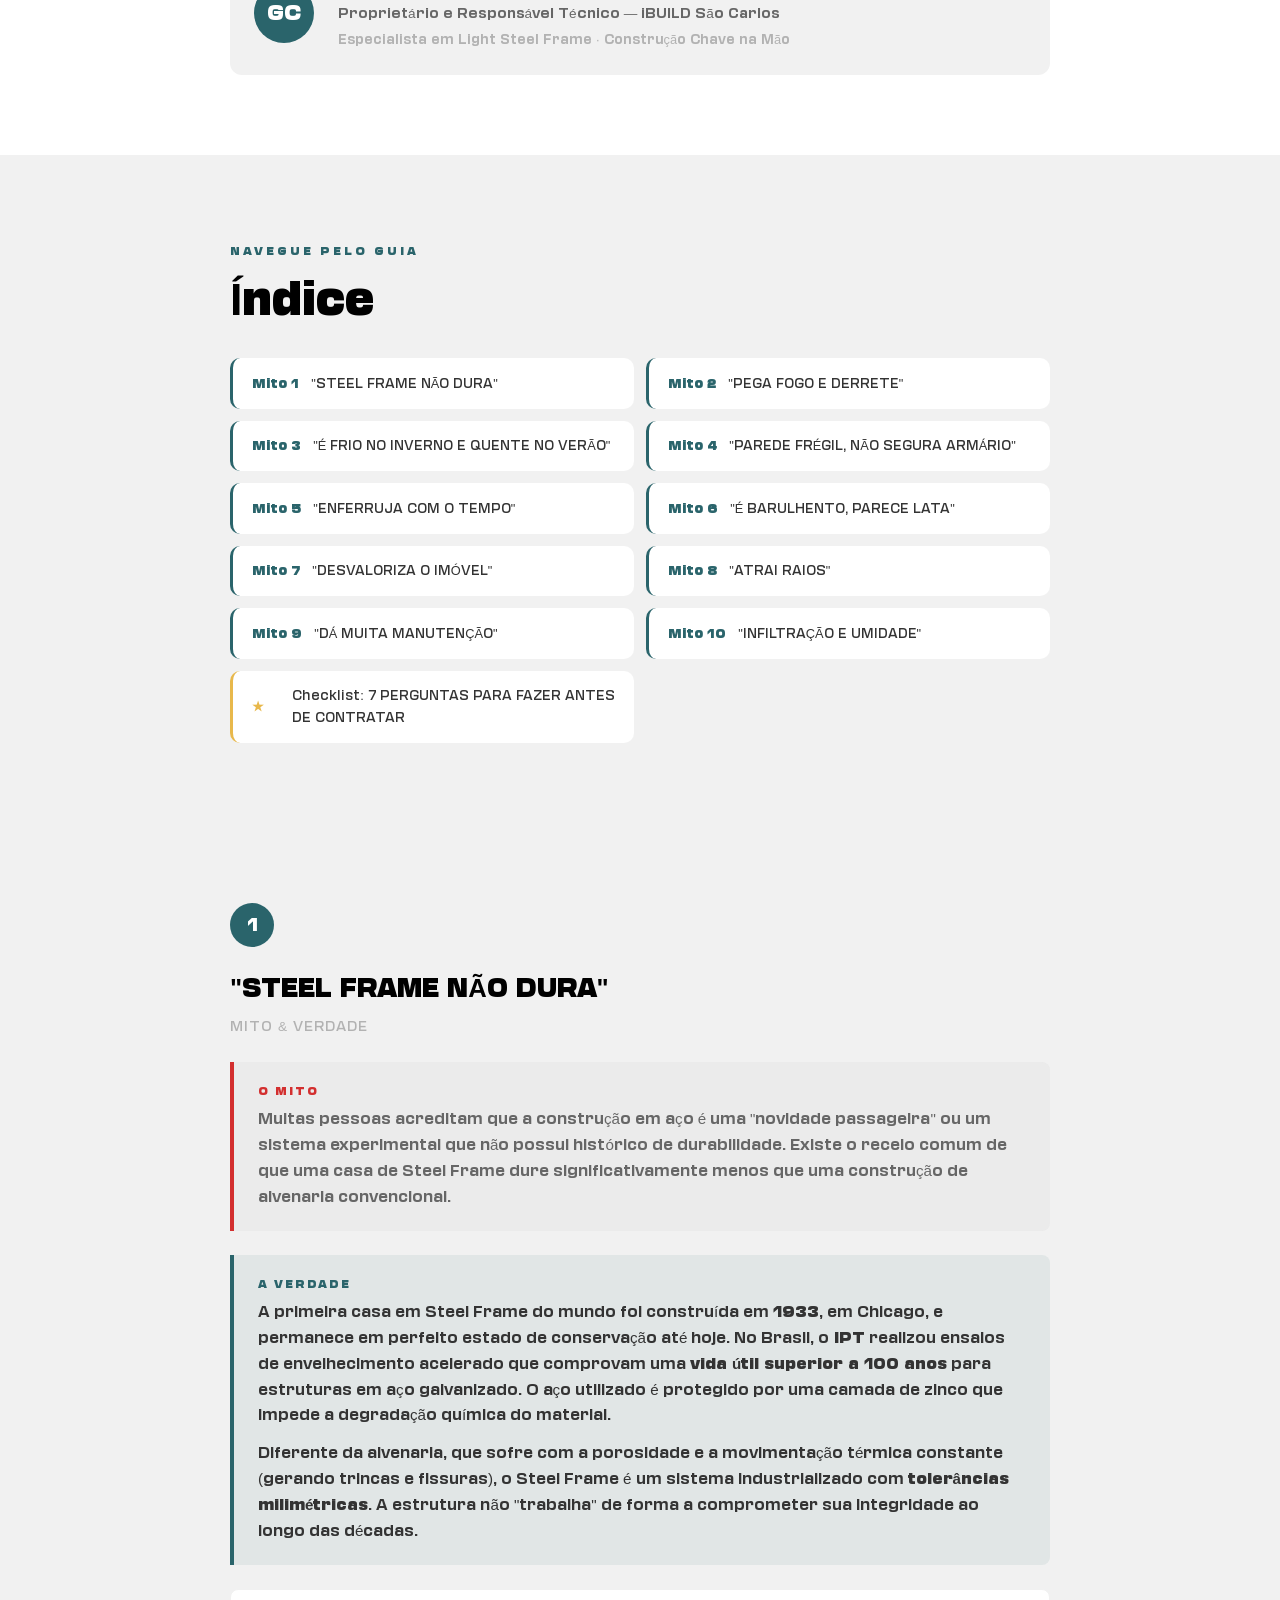
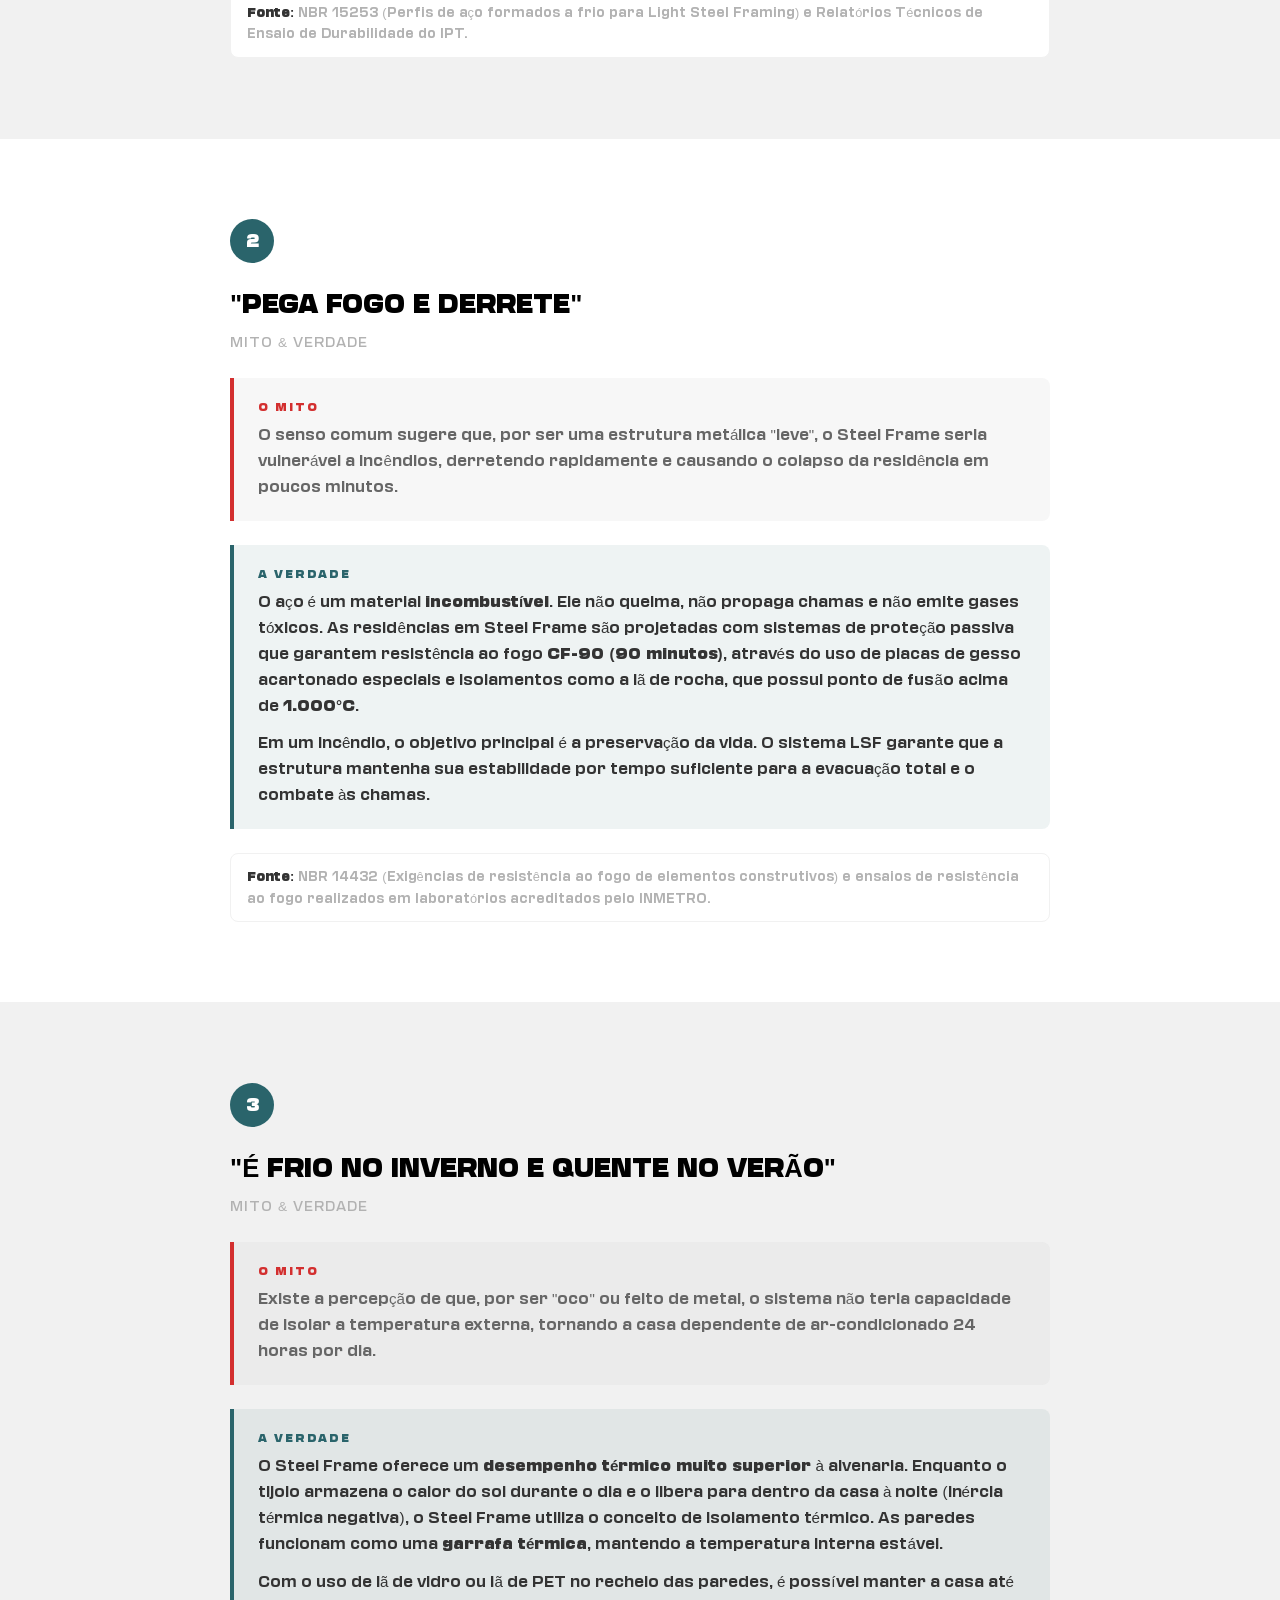
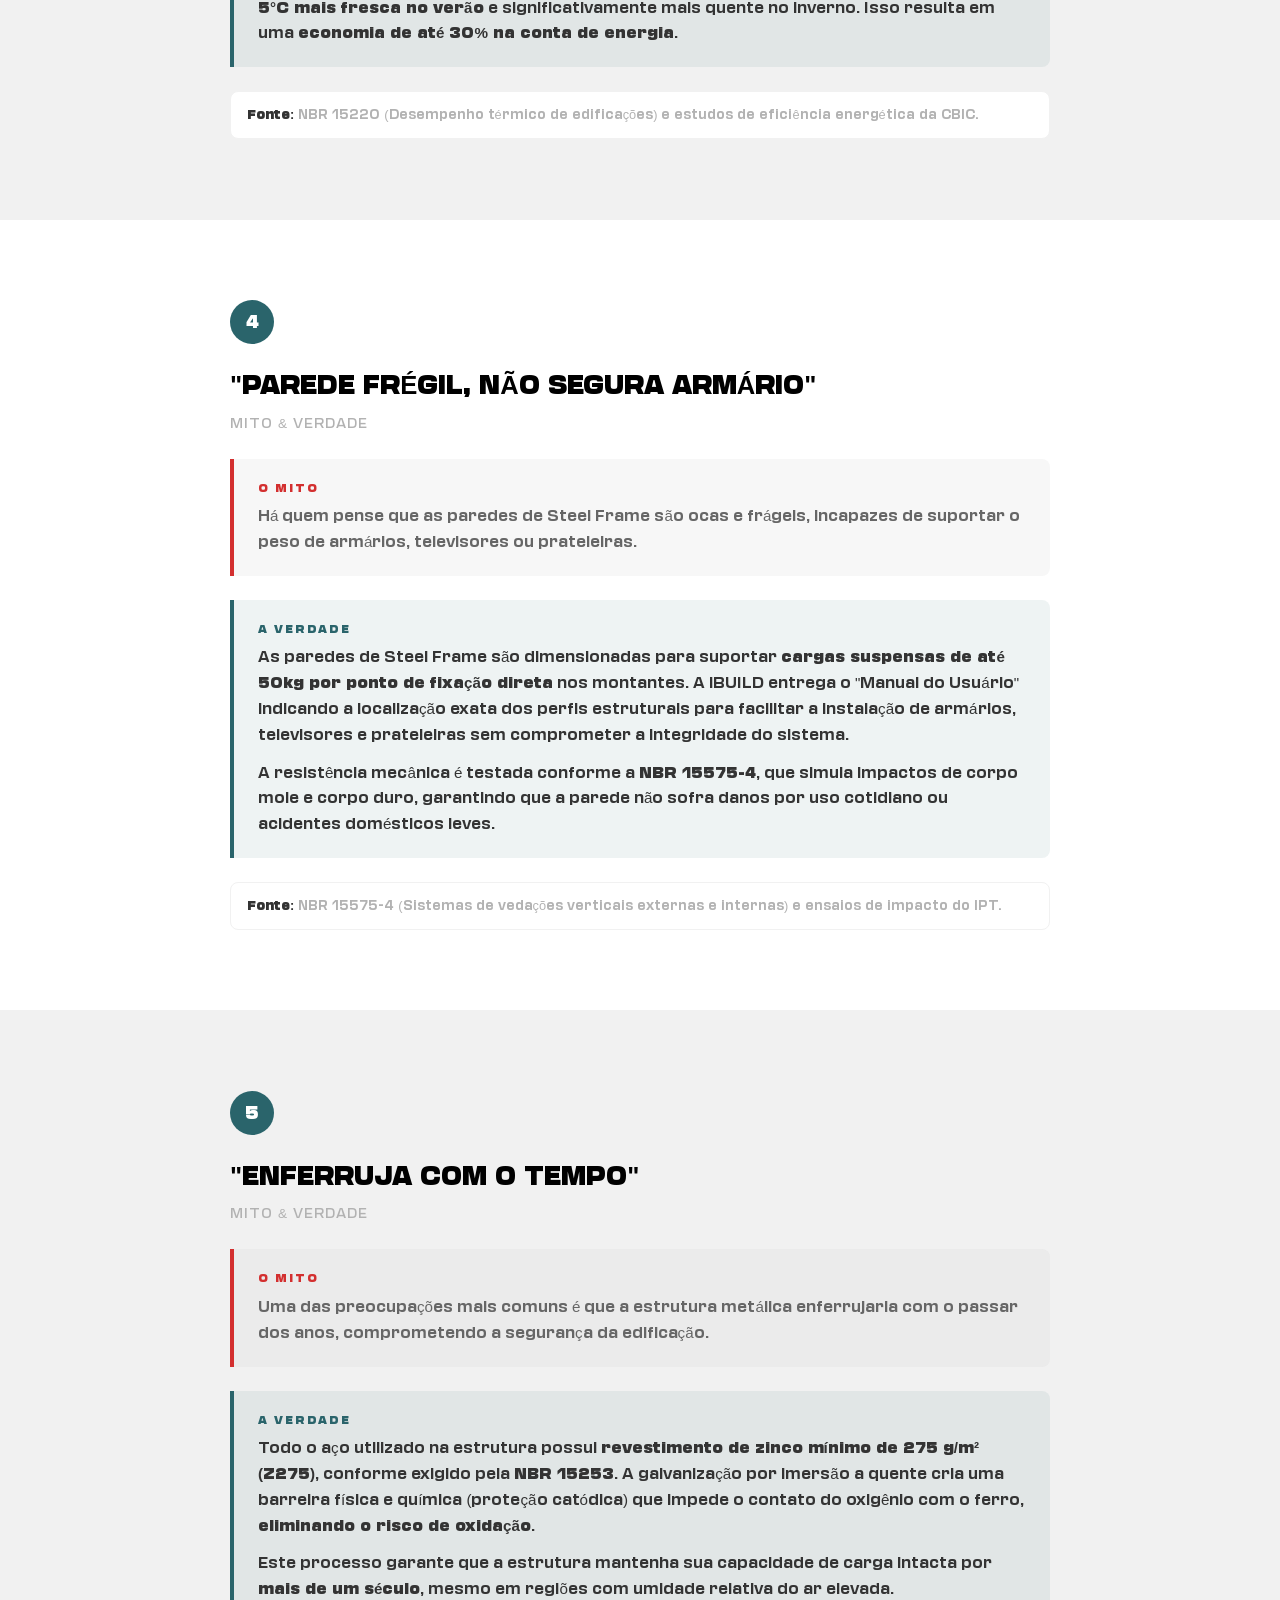
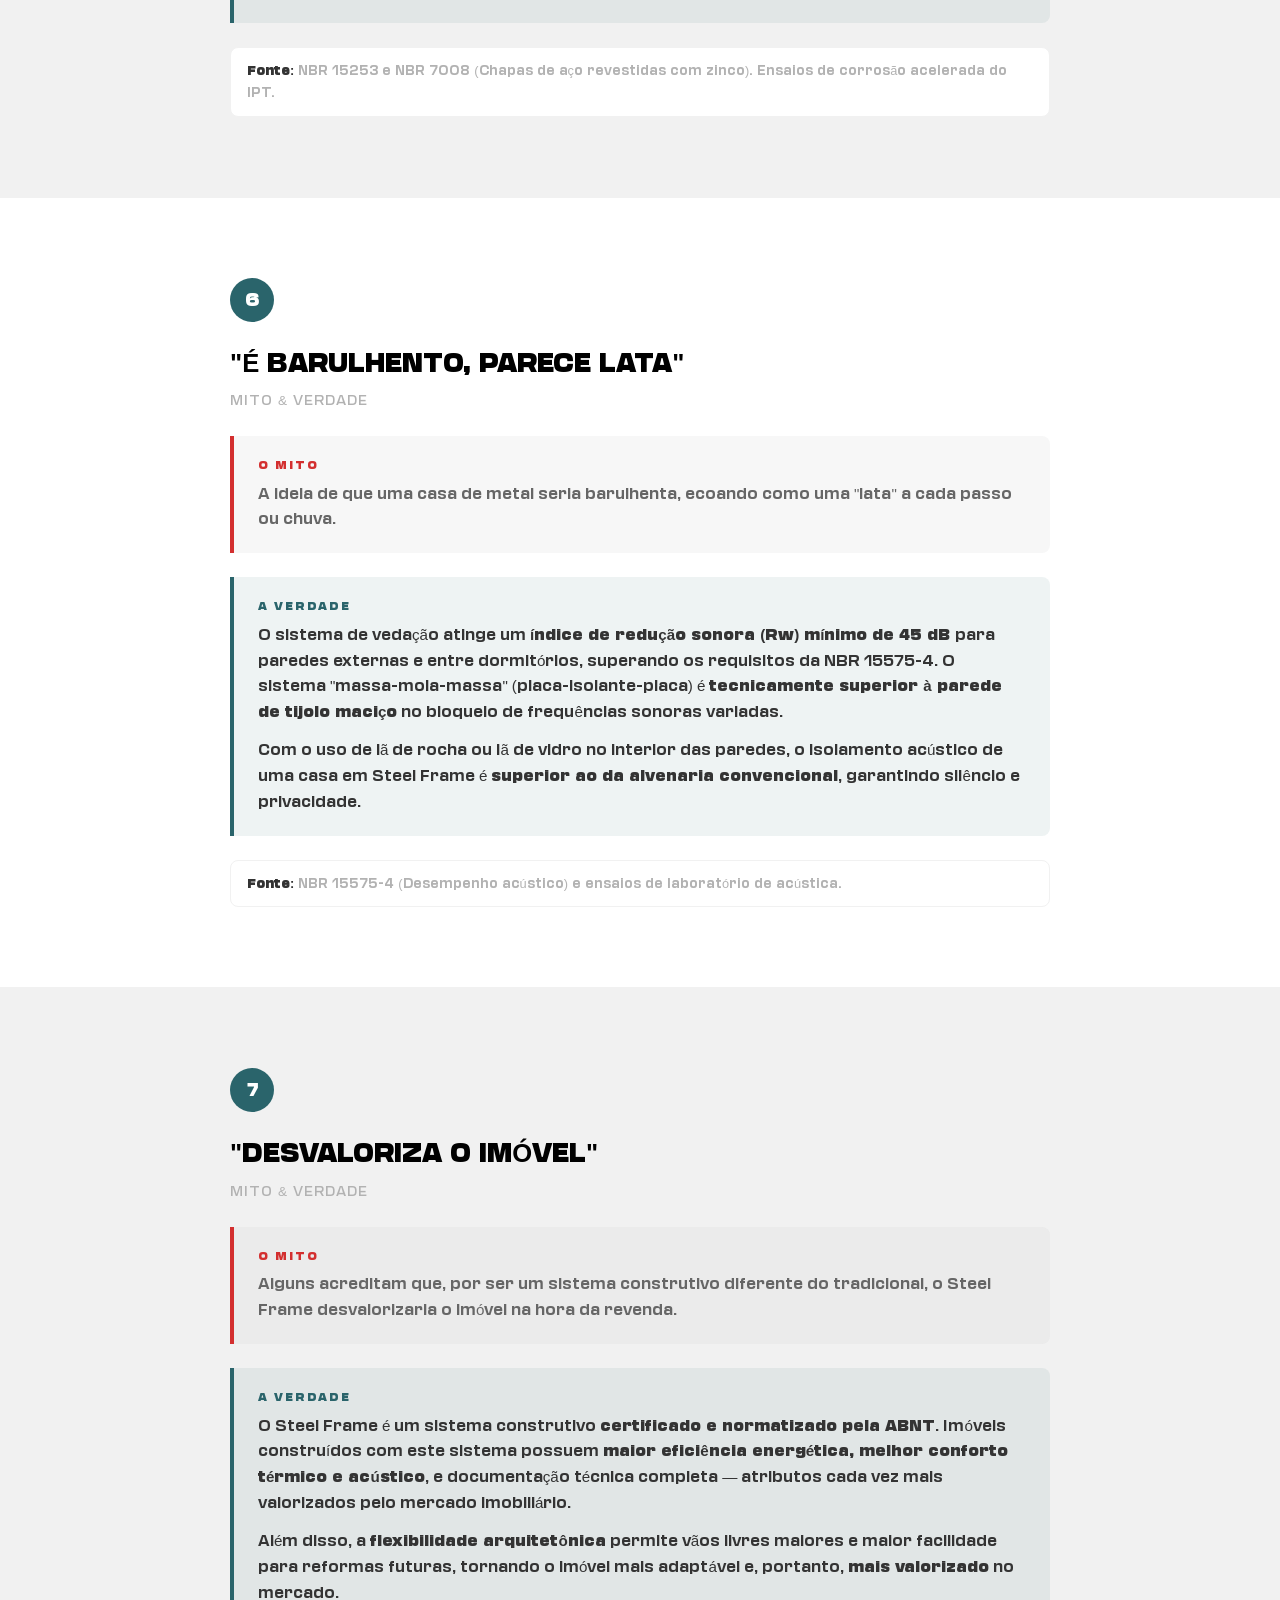
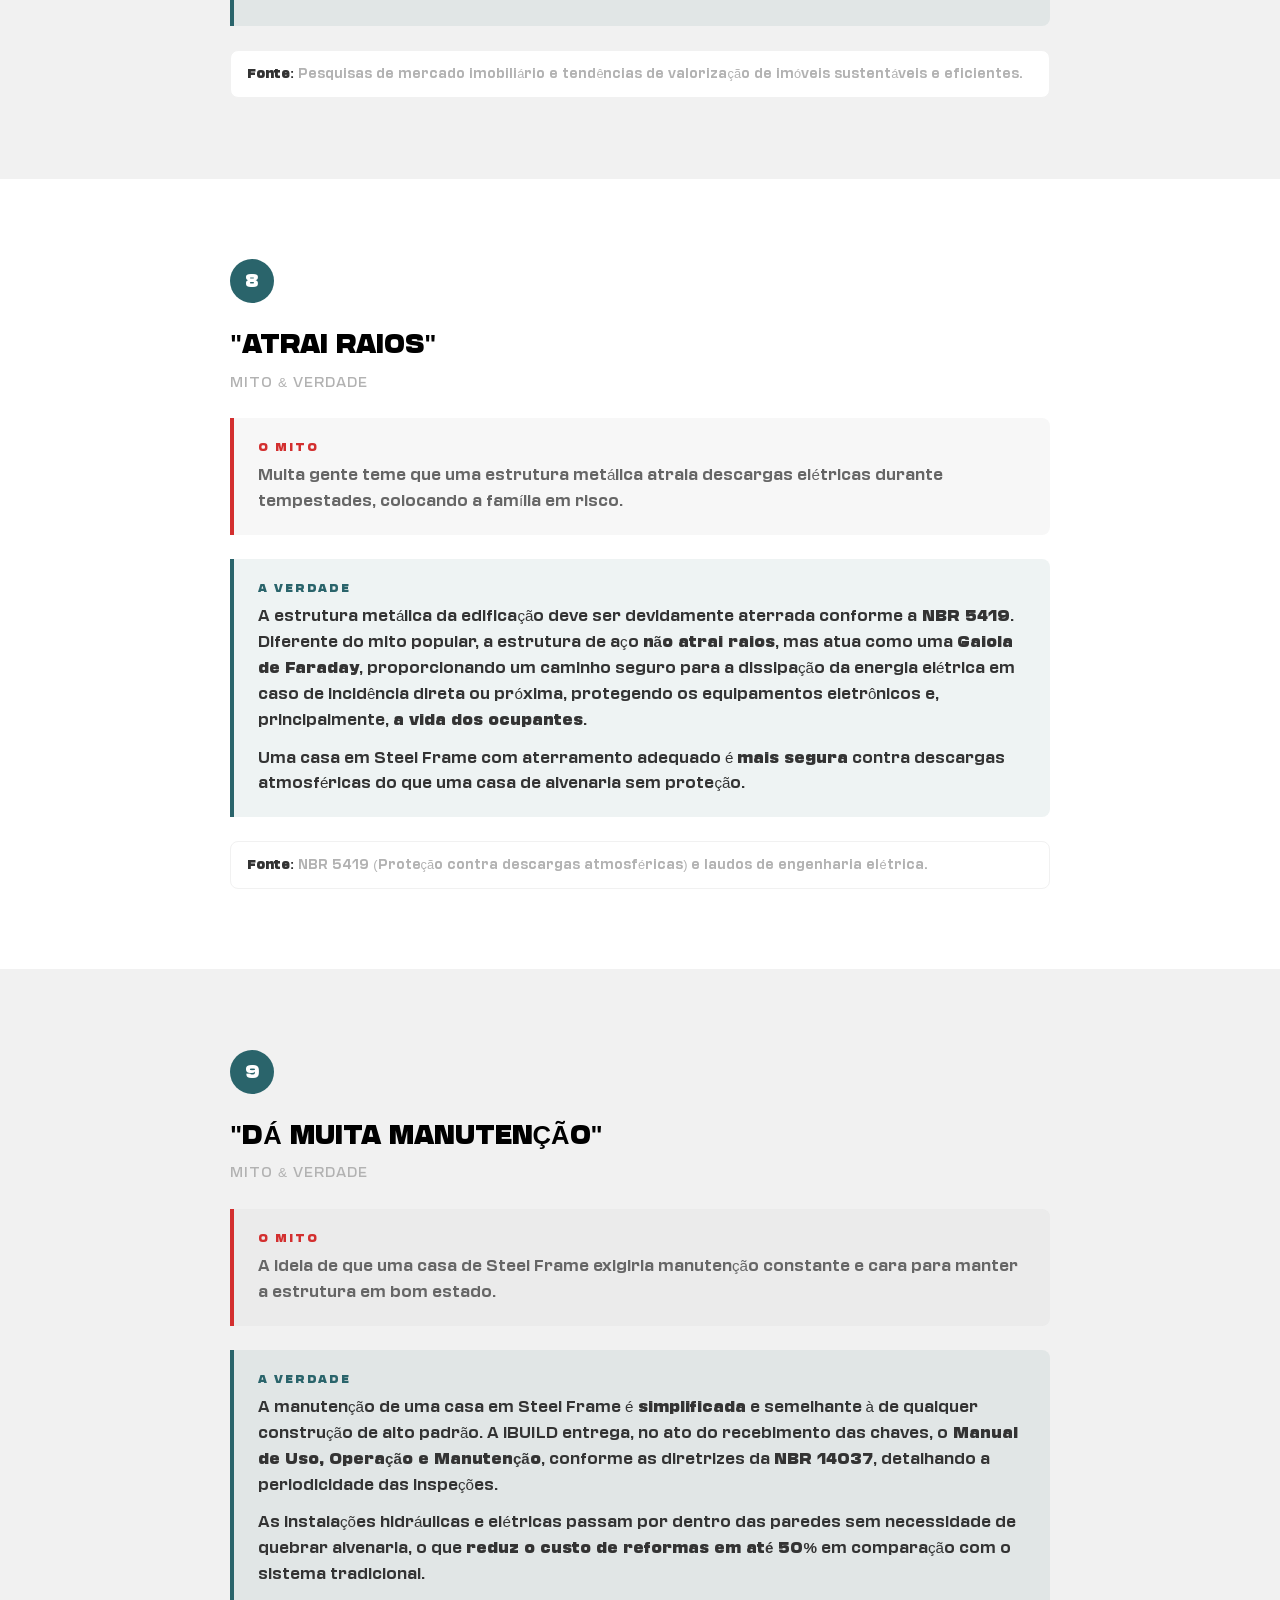
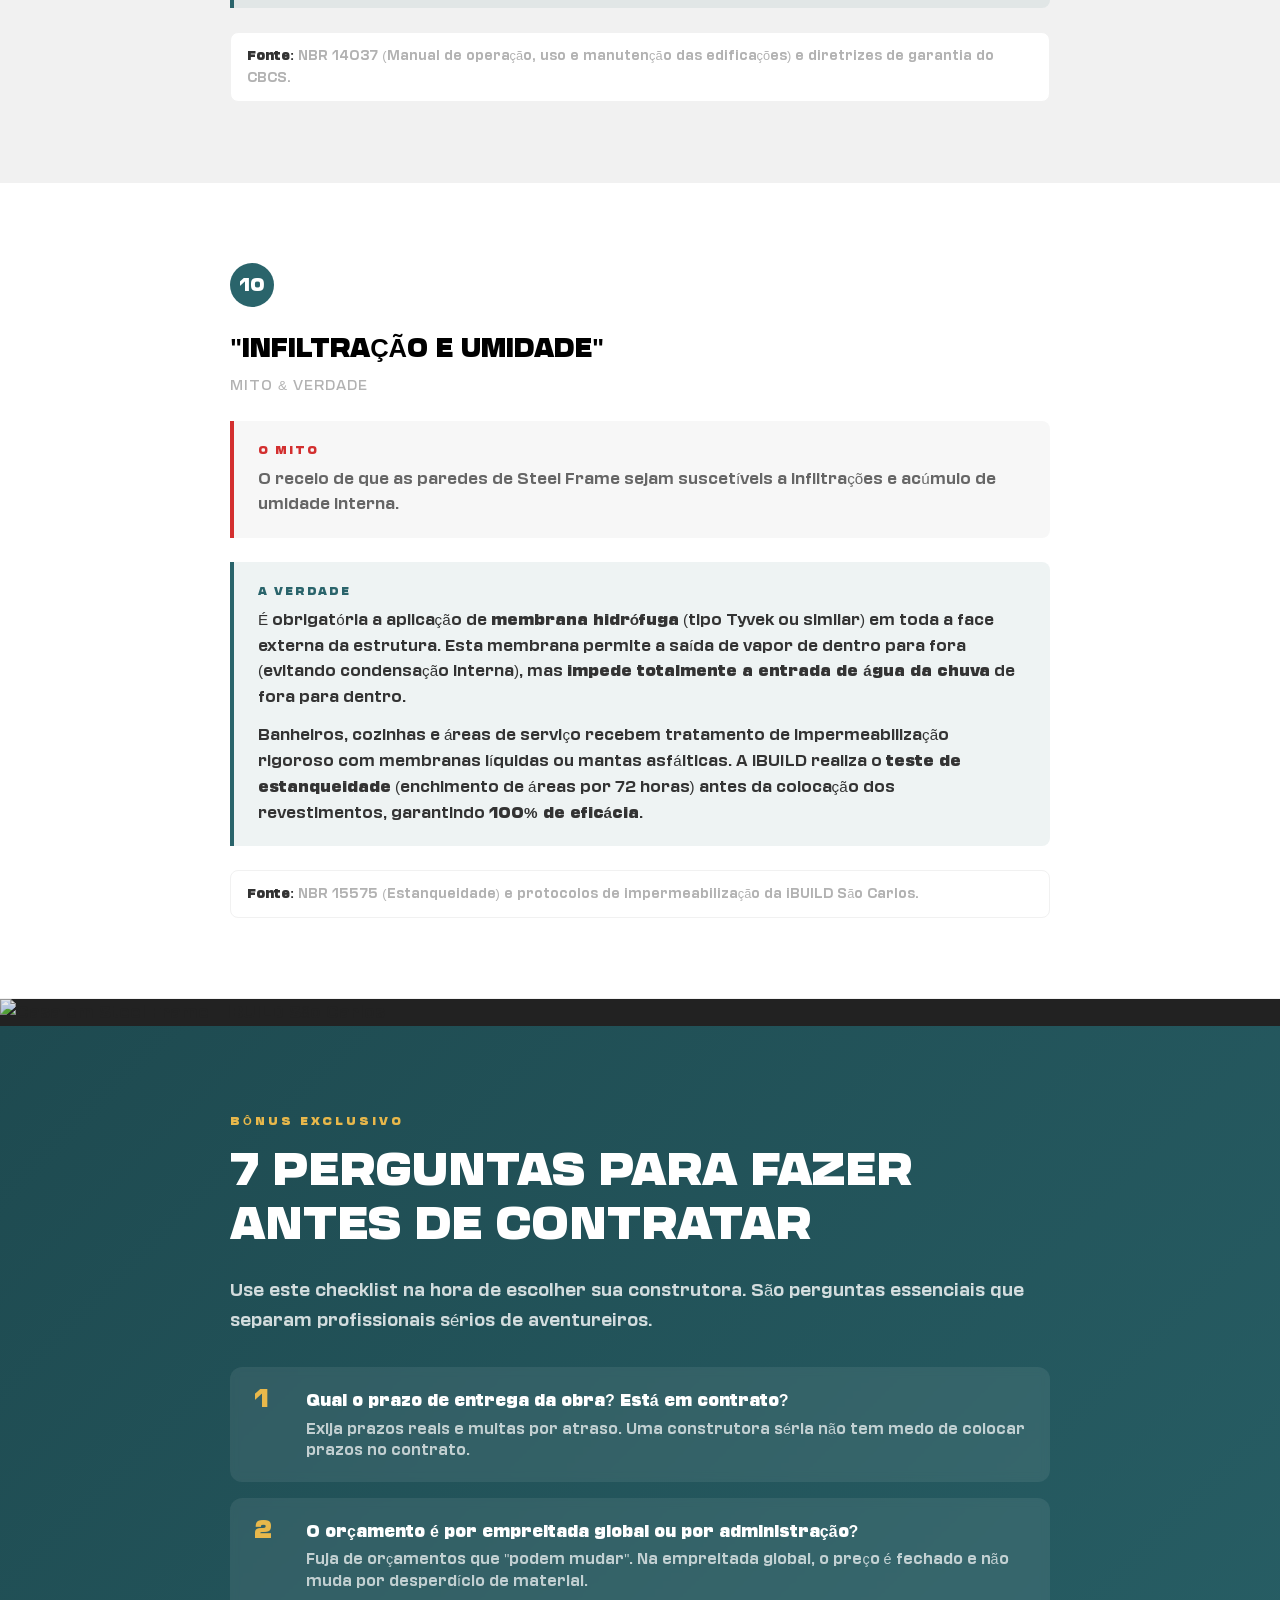
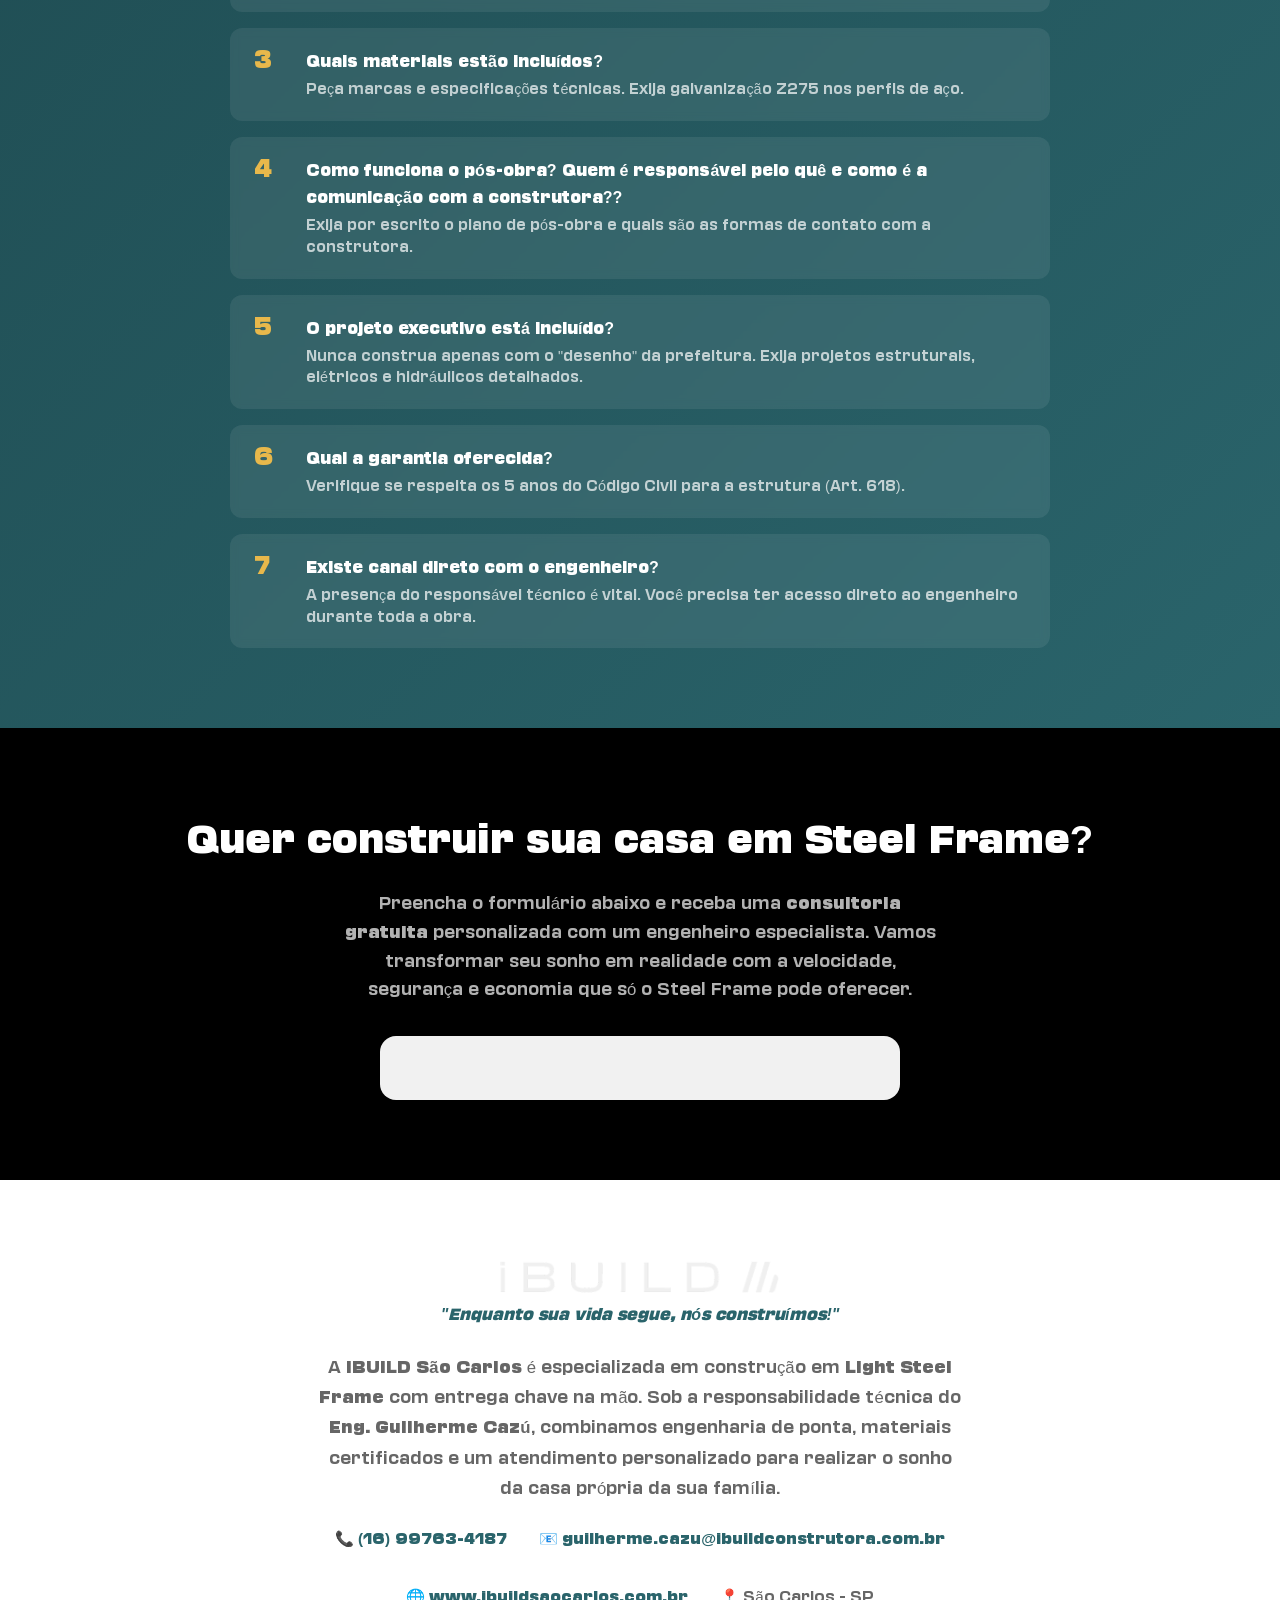
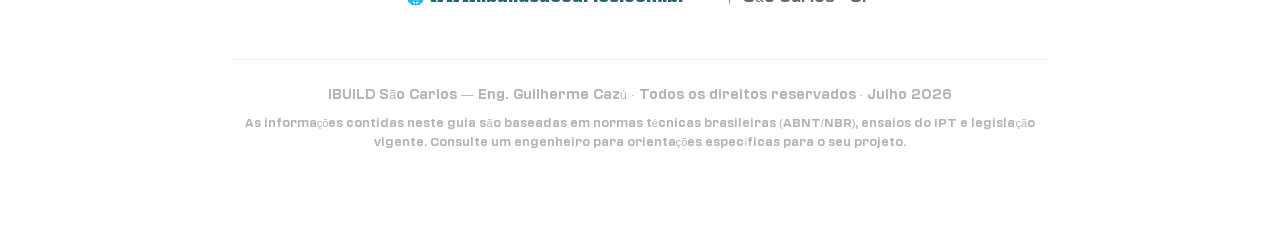
==== commit 97b99af4: "Atualizar o index.html" ====
--- a/ebook/index.html
+++ b/ebook/index.html
@@ -216,7 +216,7 @@
             border-radius: 10px;
             text-decoration: none;
             color: var(--gray-700);
-            font-size: 0.9rem;
+            font-size: 0.8rem;
             font-weight: 500;
             transition: all 0.2s;
             border-left: 3px solid var(--primary);
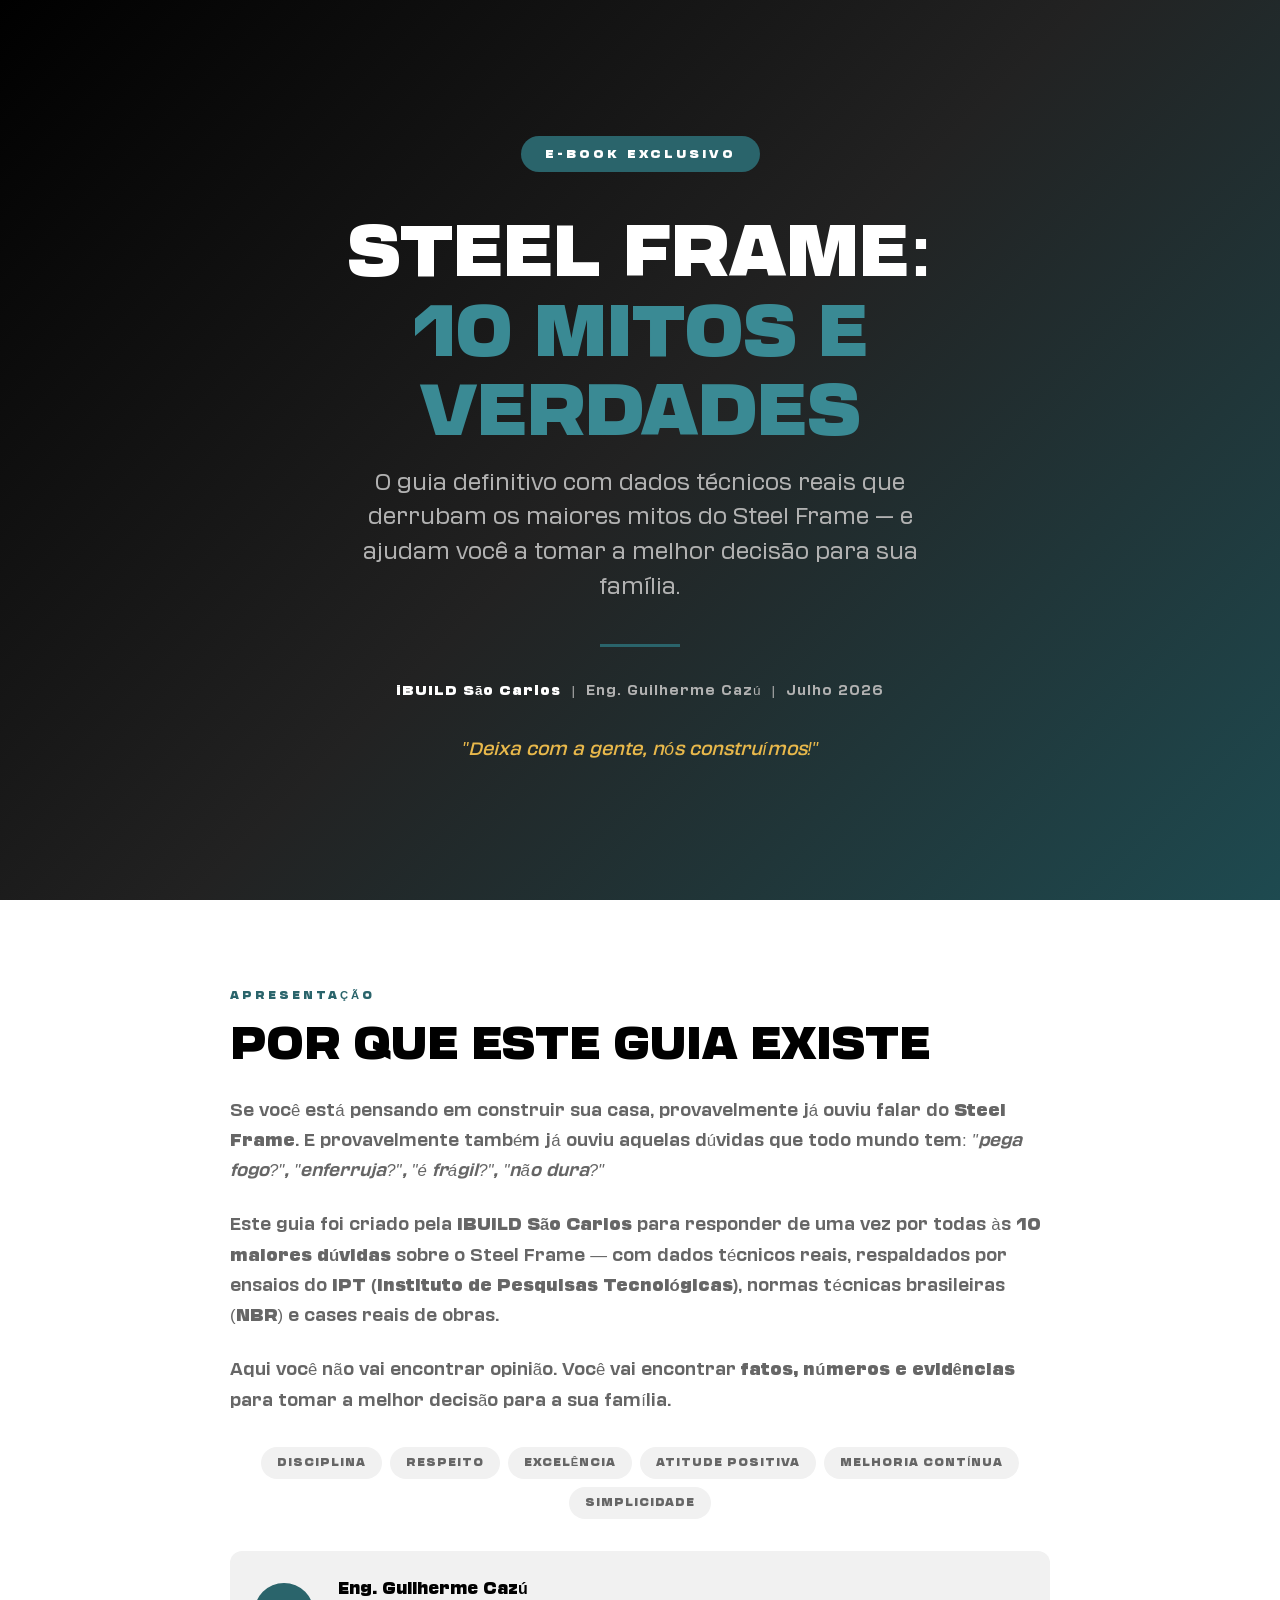
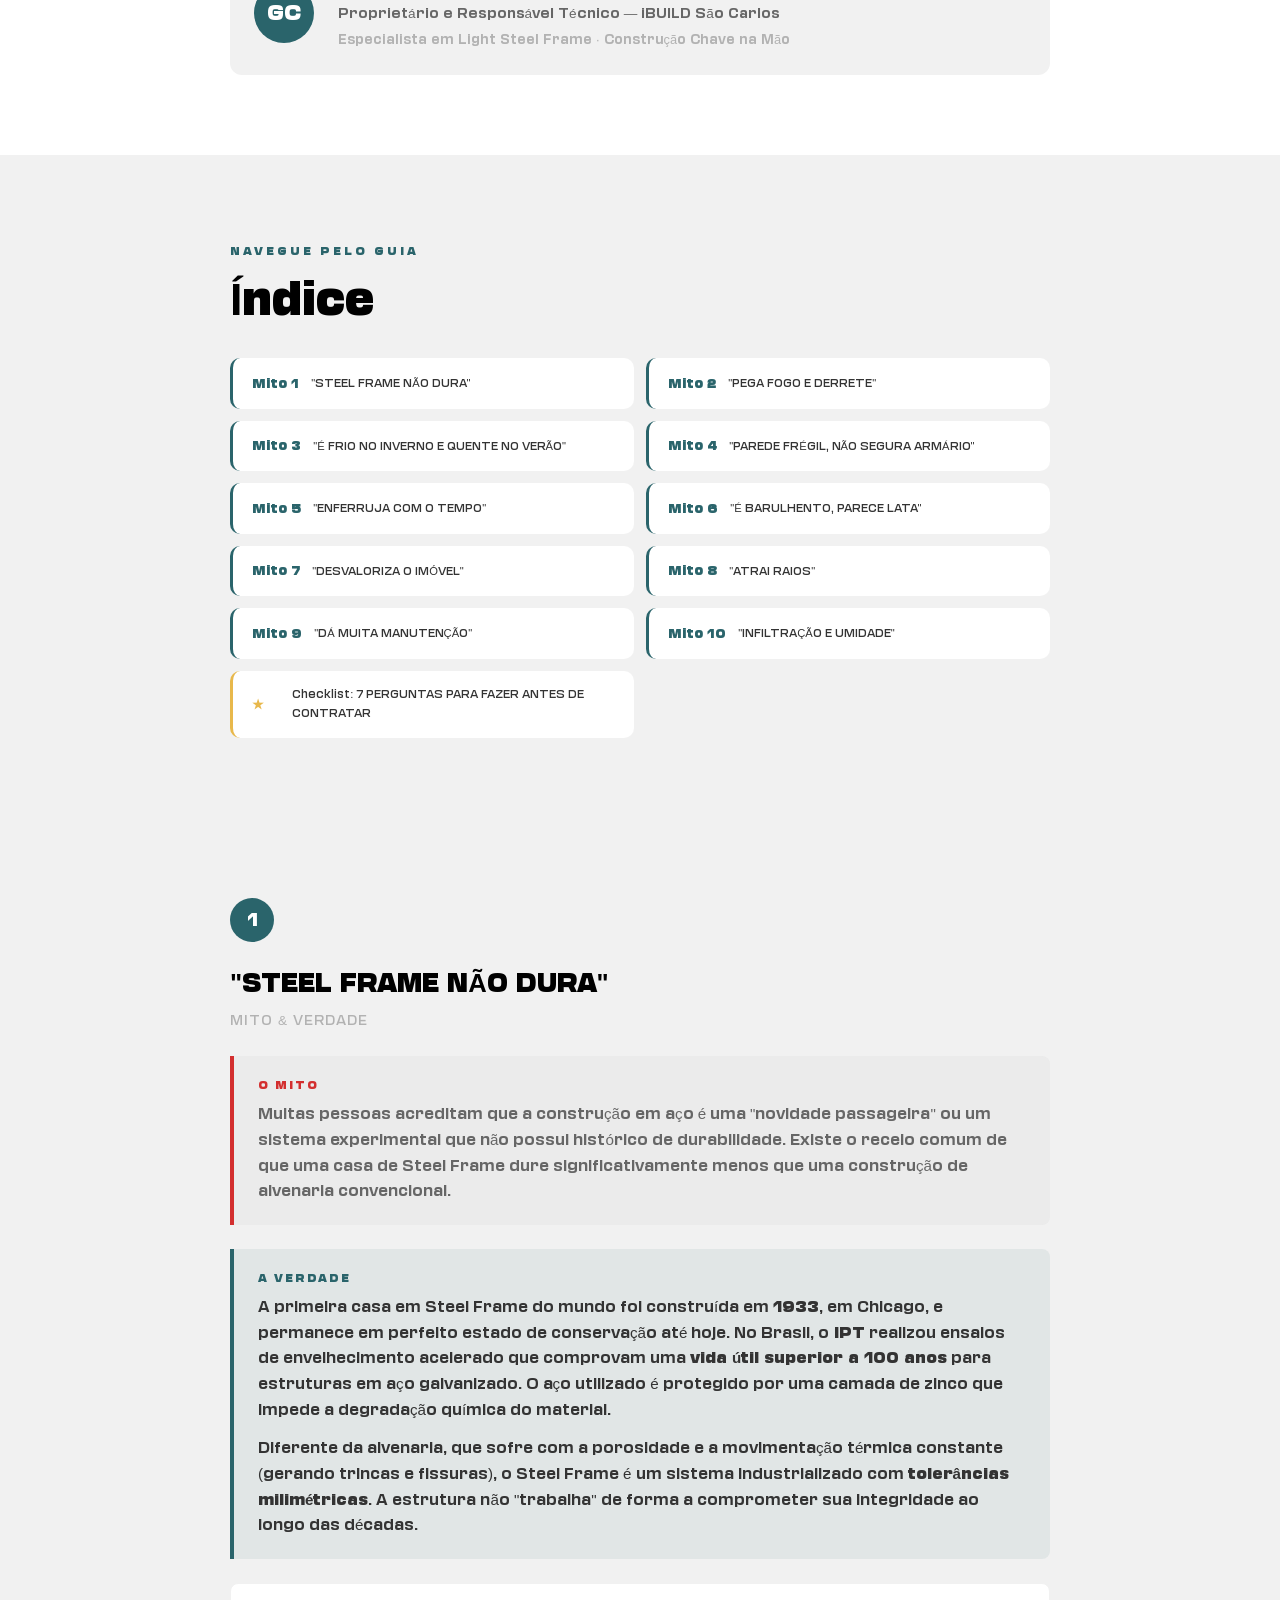
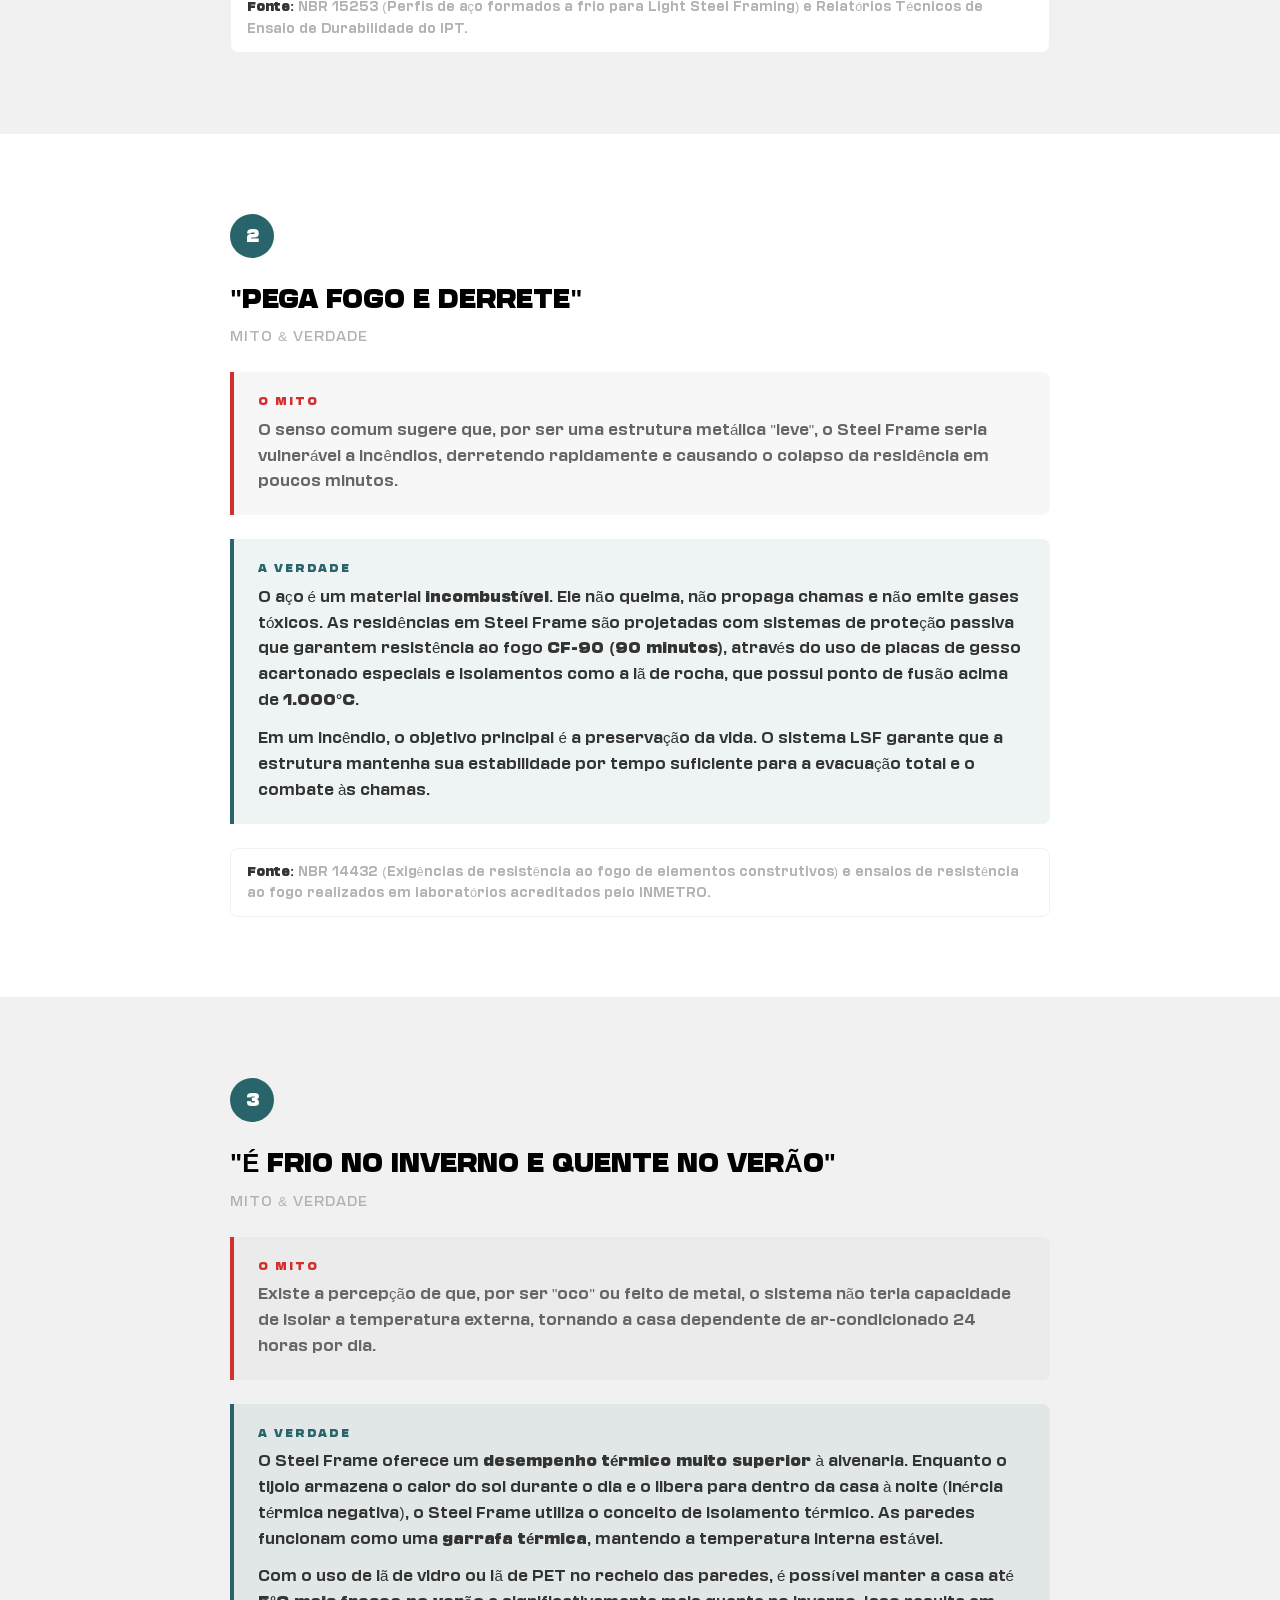
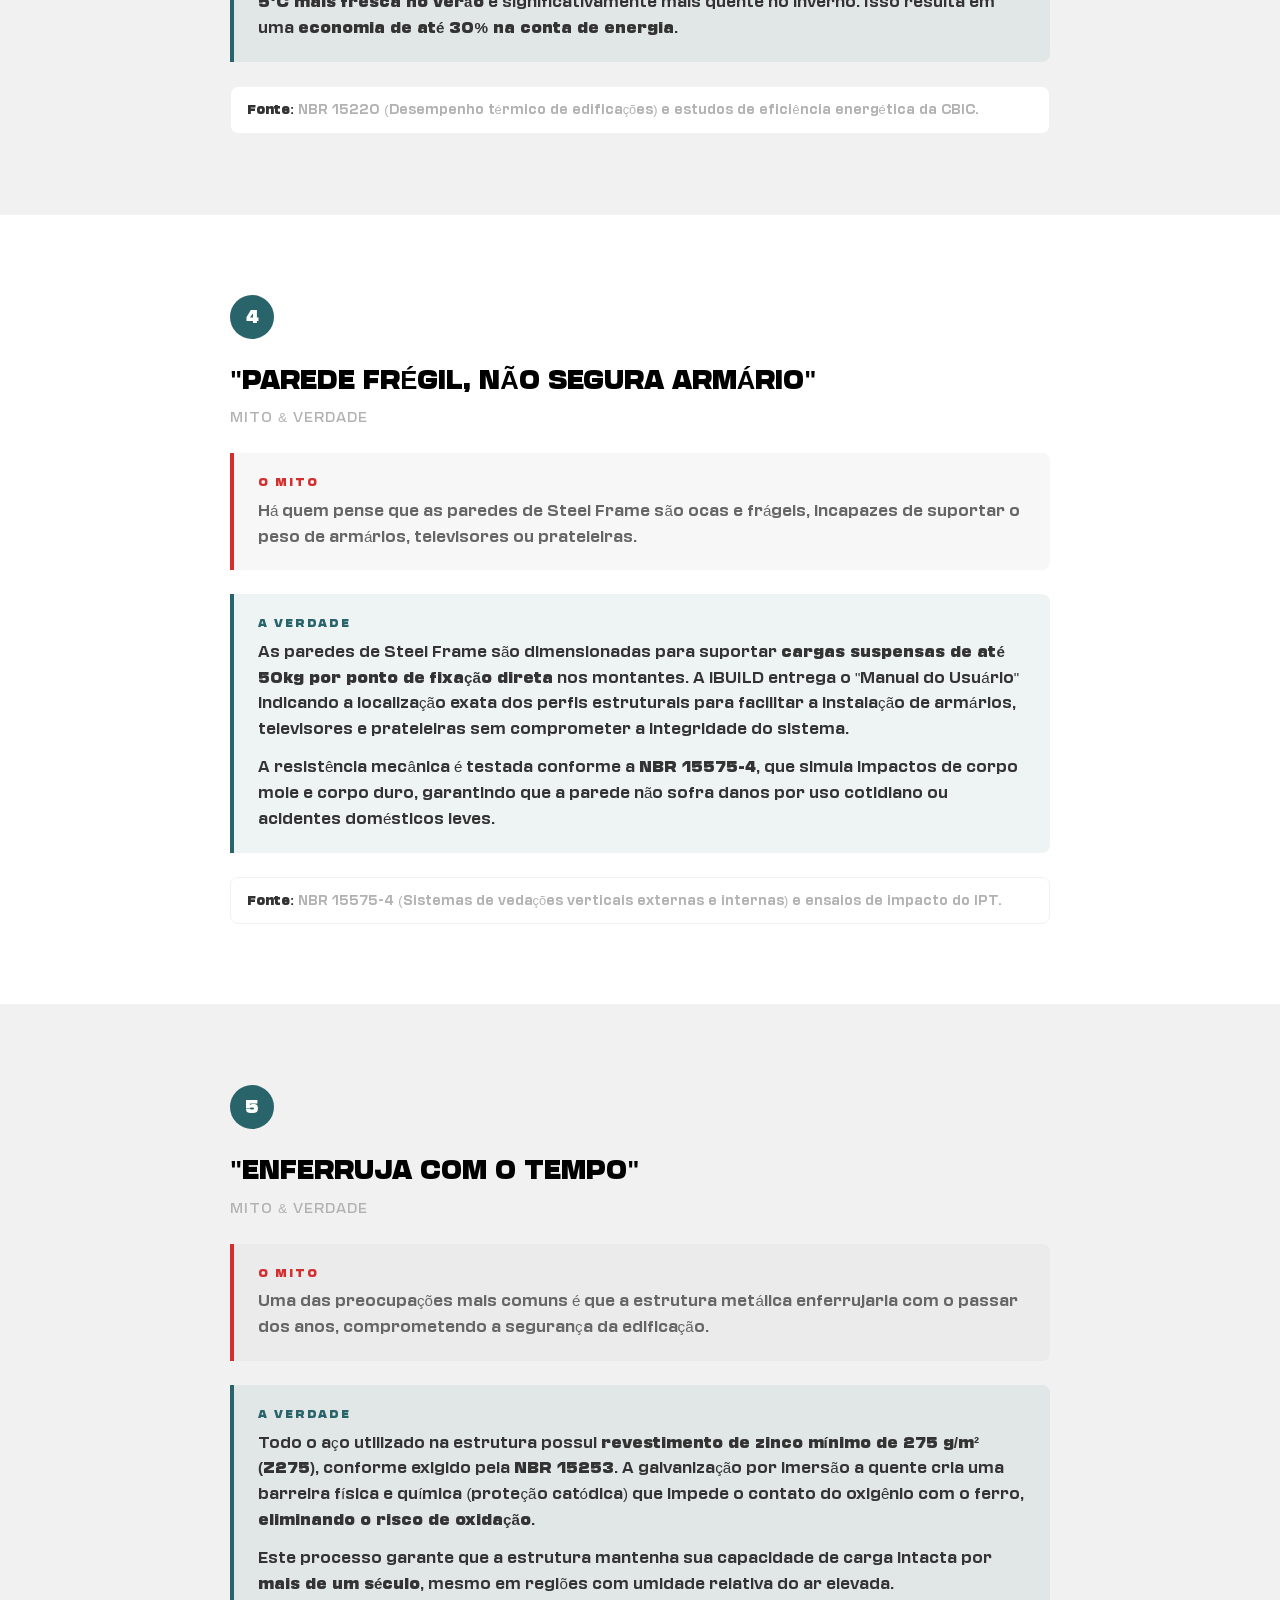
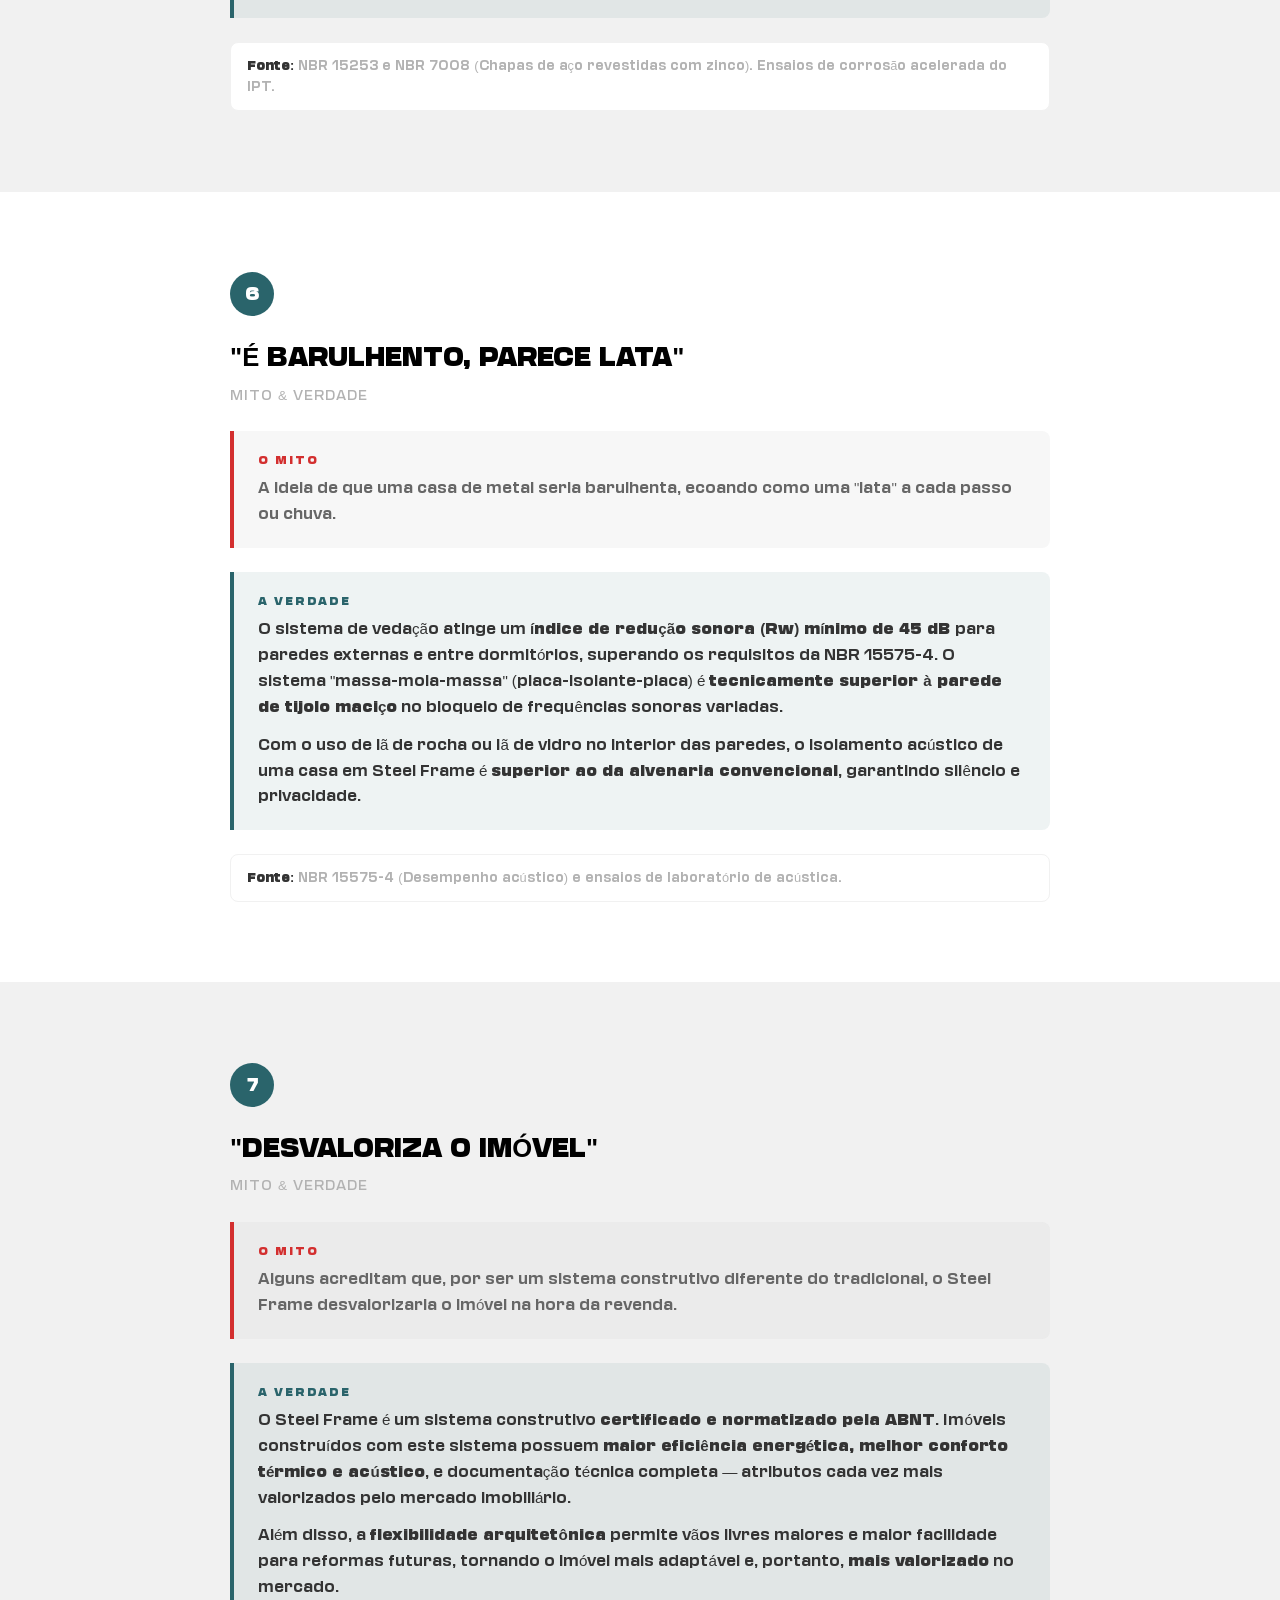
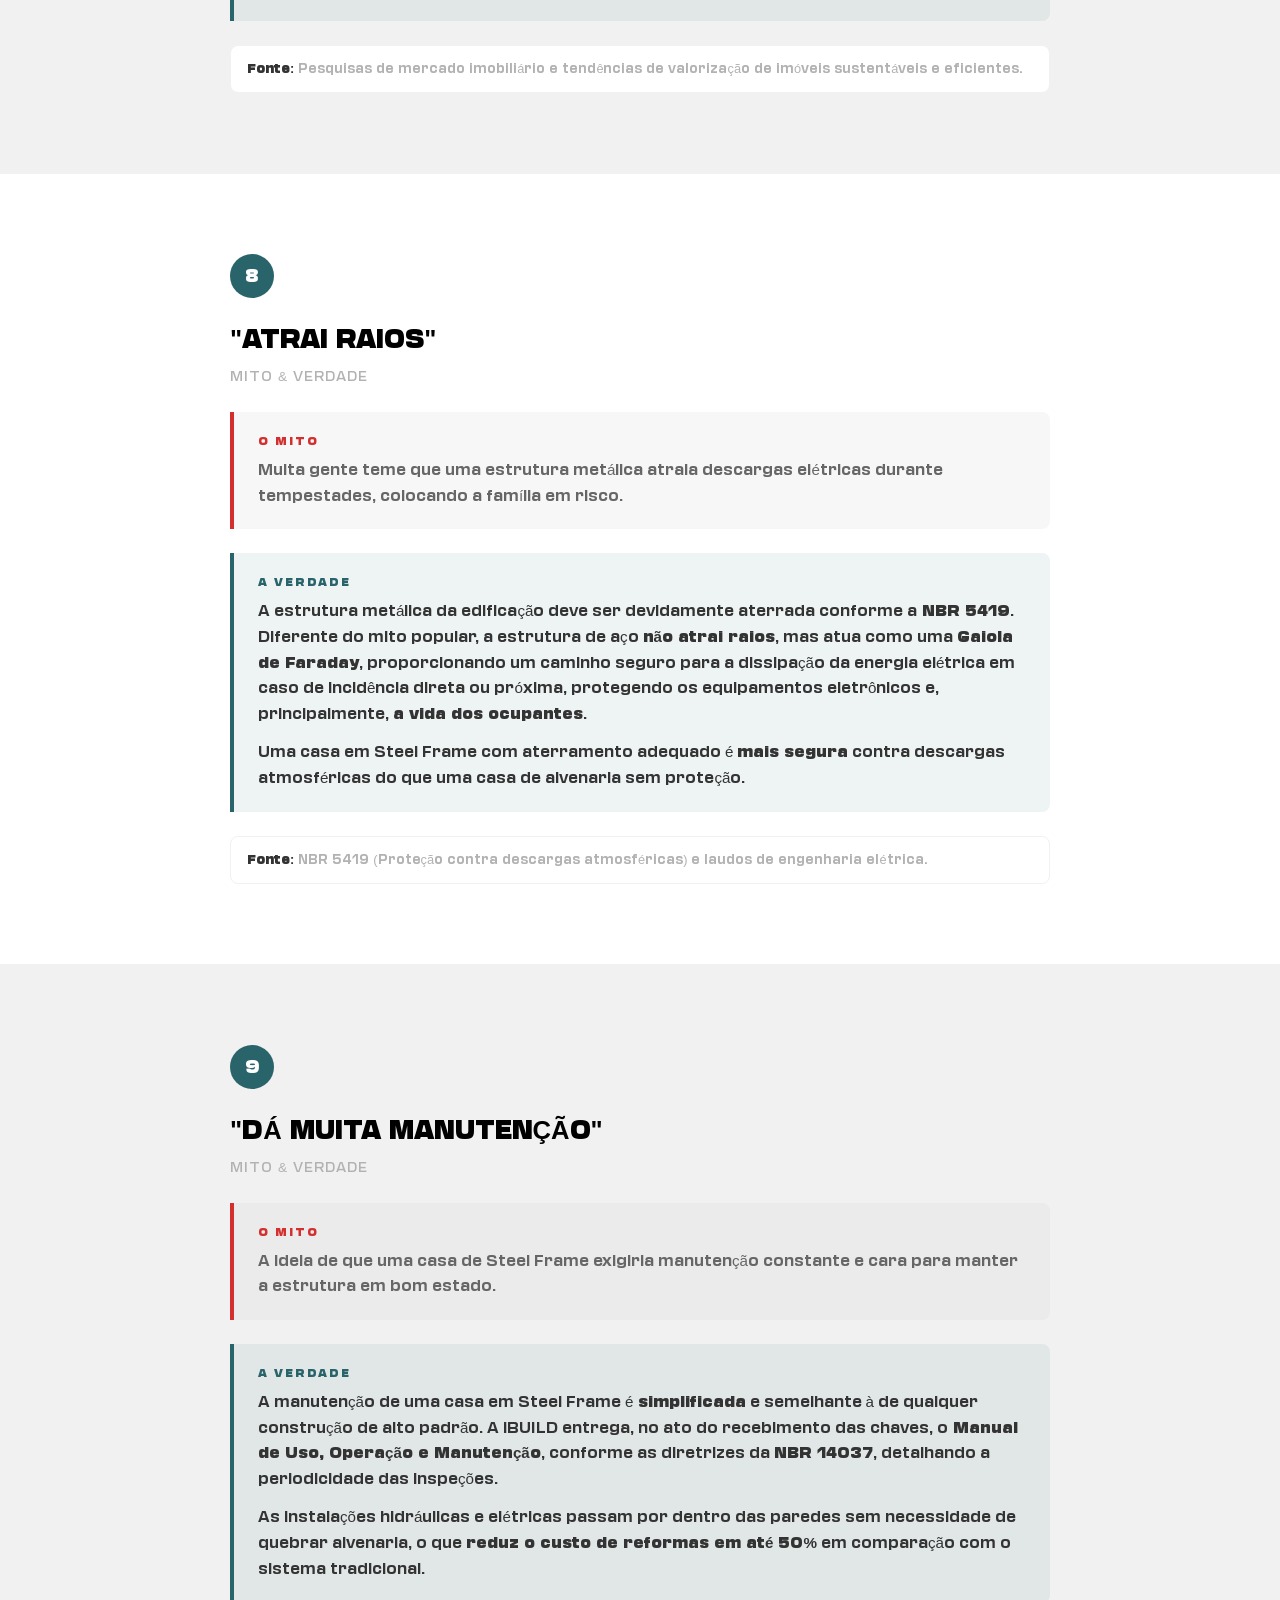
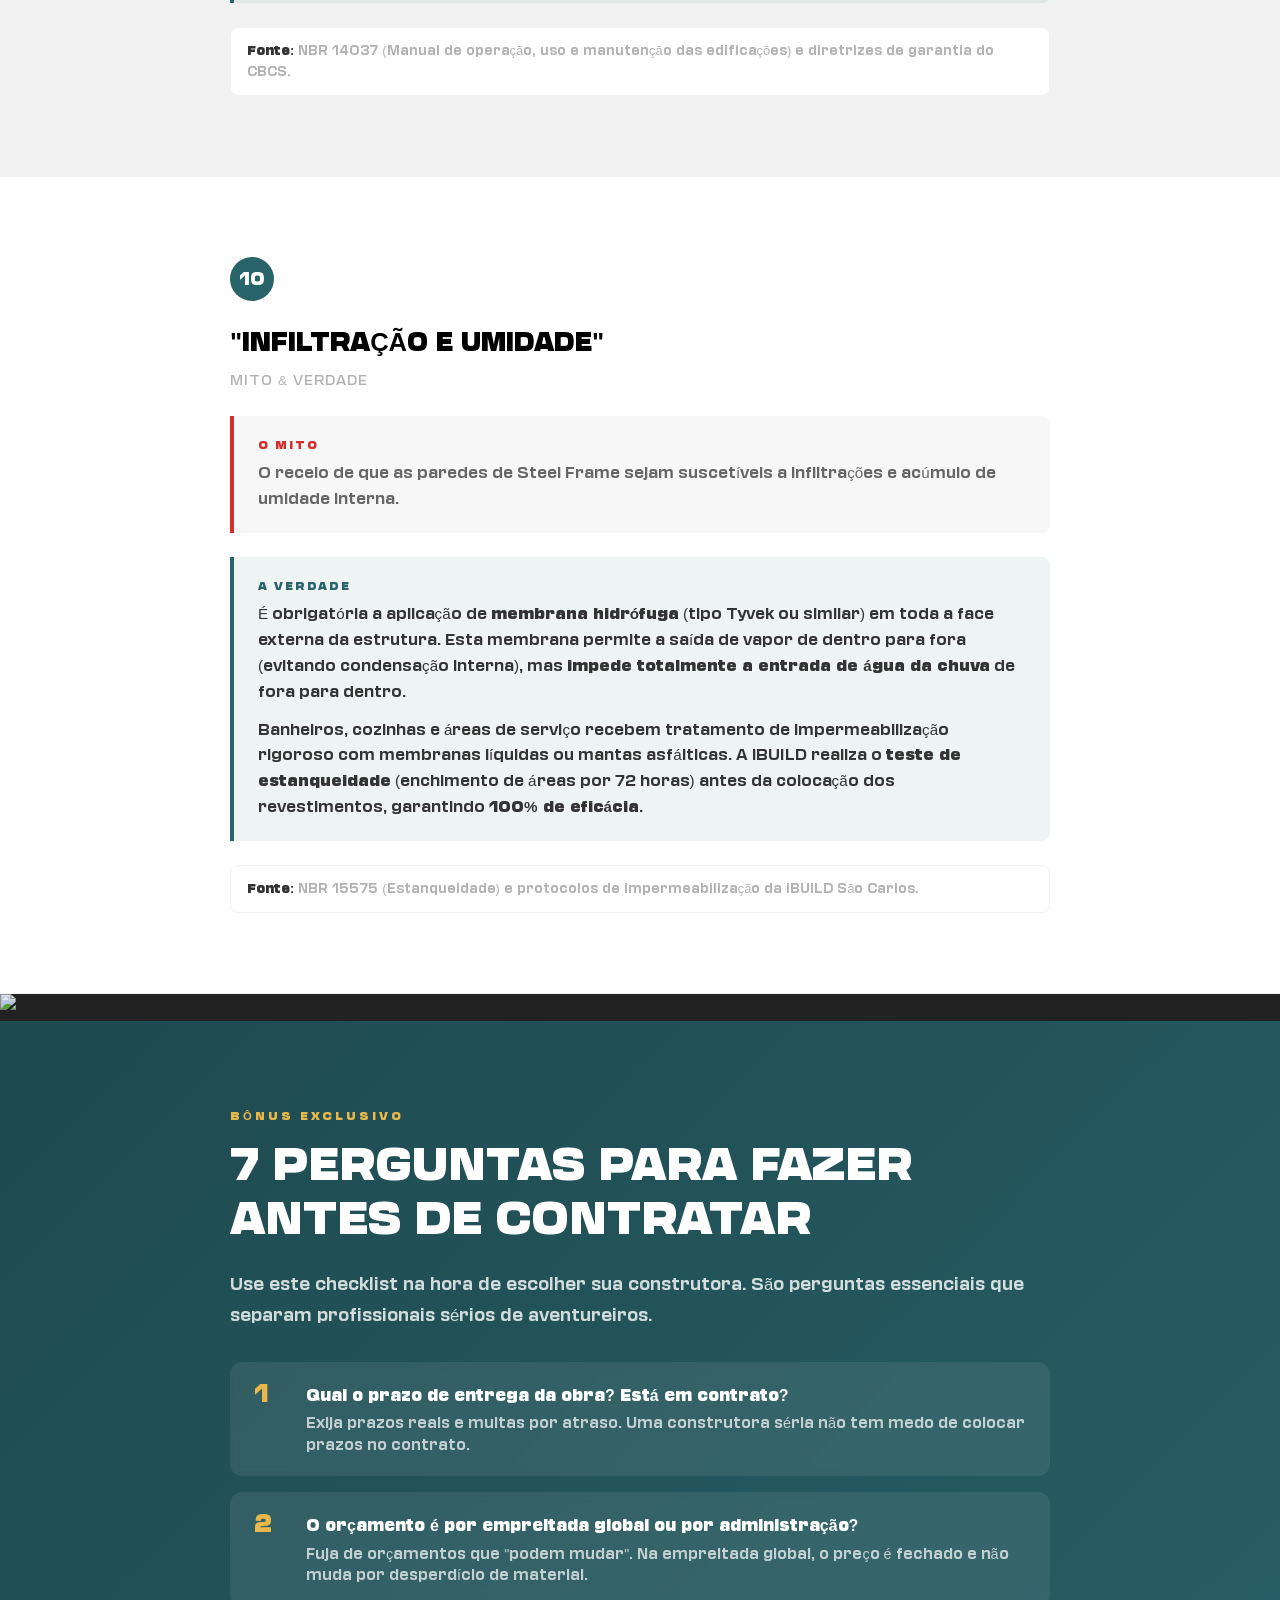
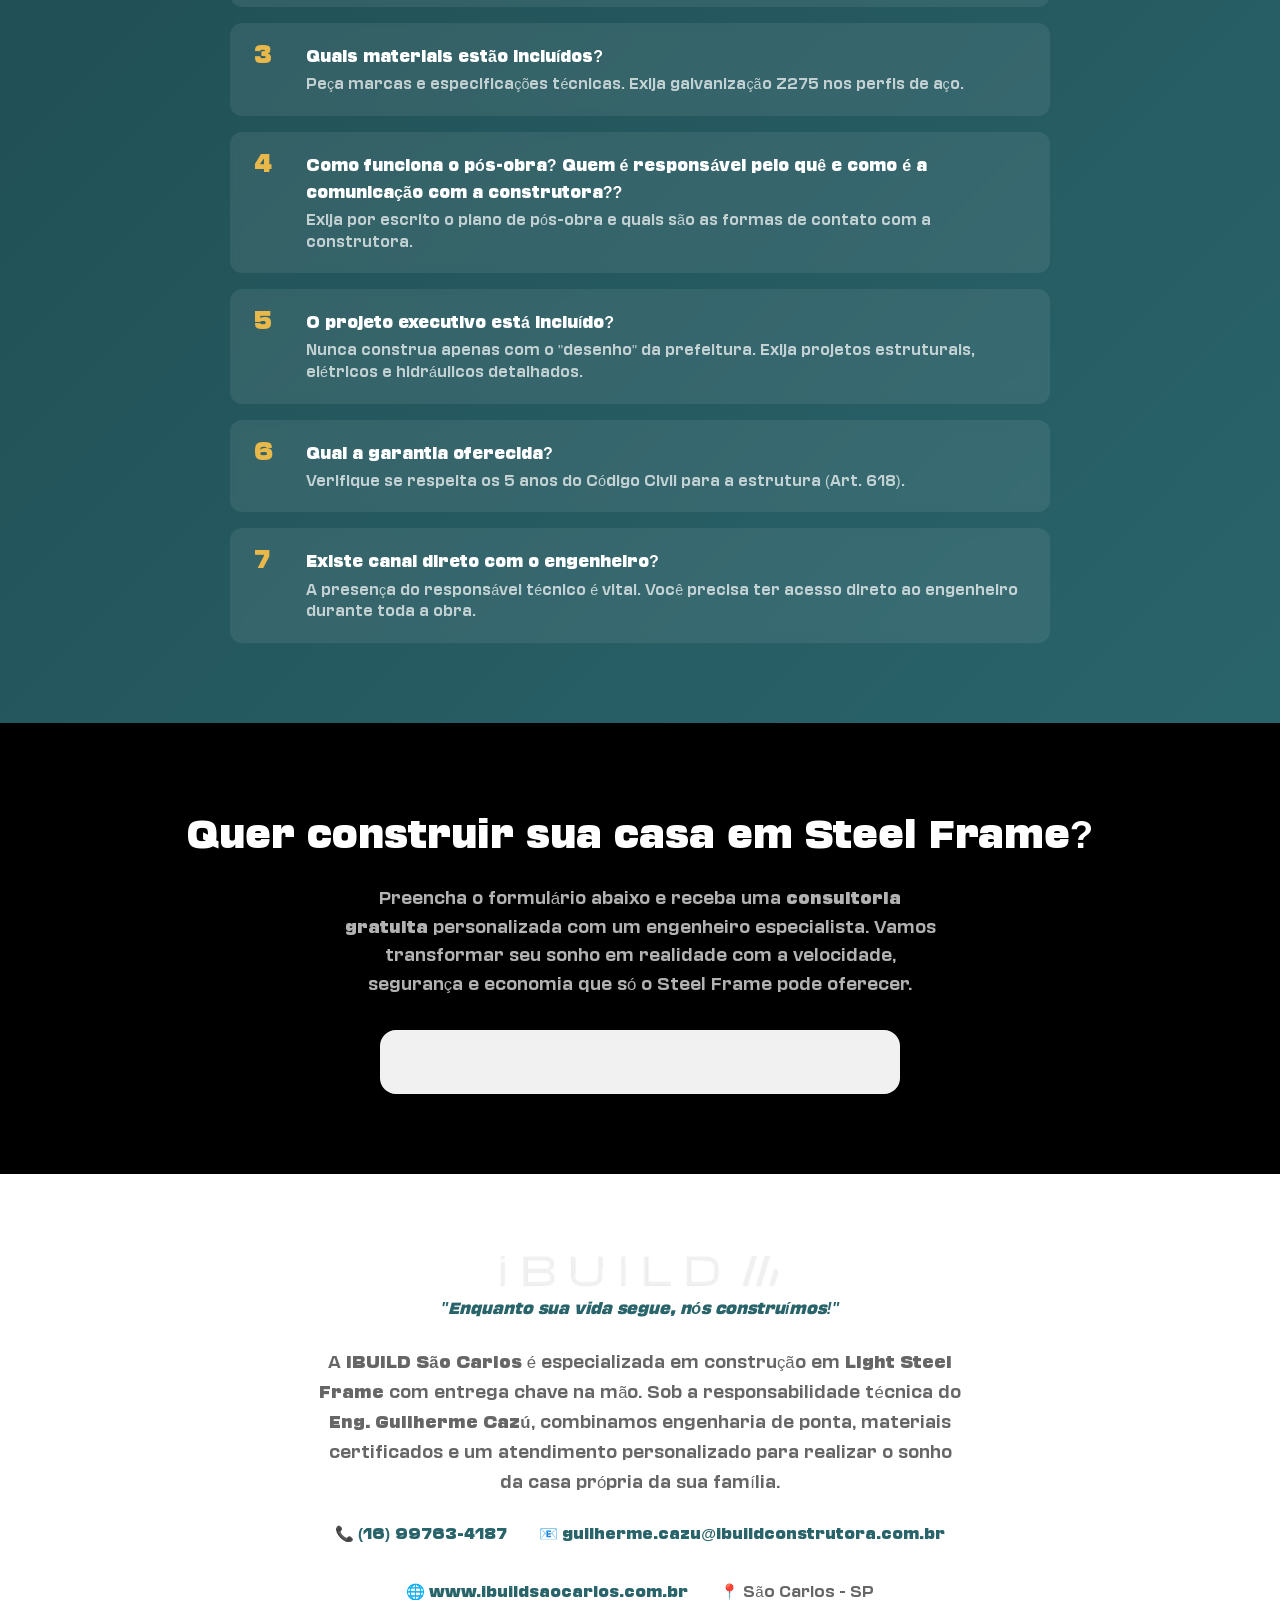
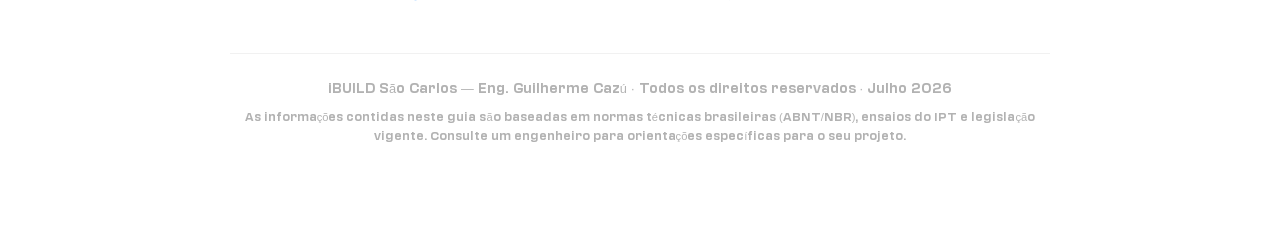
==== commit 1c26e6f5: "Atualizar o index.html" ====
--- a/ebook/index.html
+++ b/ebook/index.html
@@ -216,7 +216,7 @@
             border-radius: 10px;
             text-decoration: none;
             color: var(--gray-700);
-            font-size: 0.8rem;
+            font-size: 0.7rem;
             font-weight: 500;
             transition: all 0.2s;
             border-left: 3px solid var(--primary);
